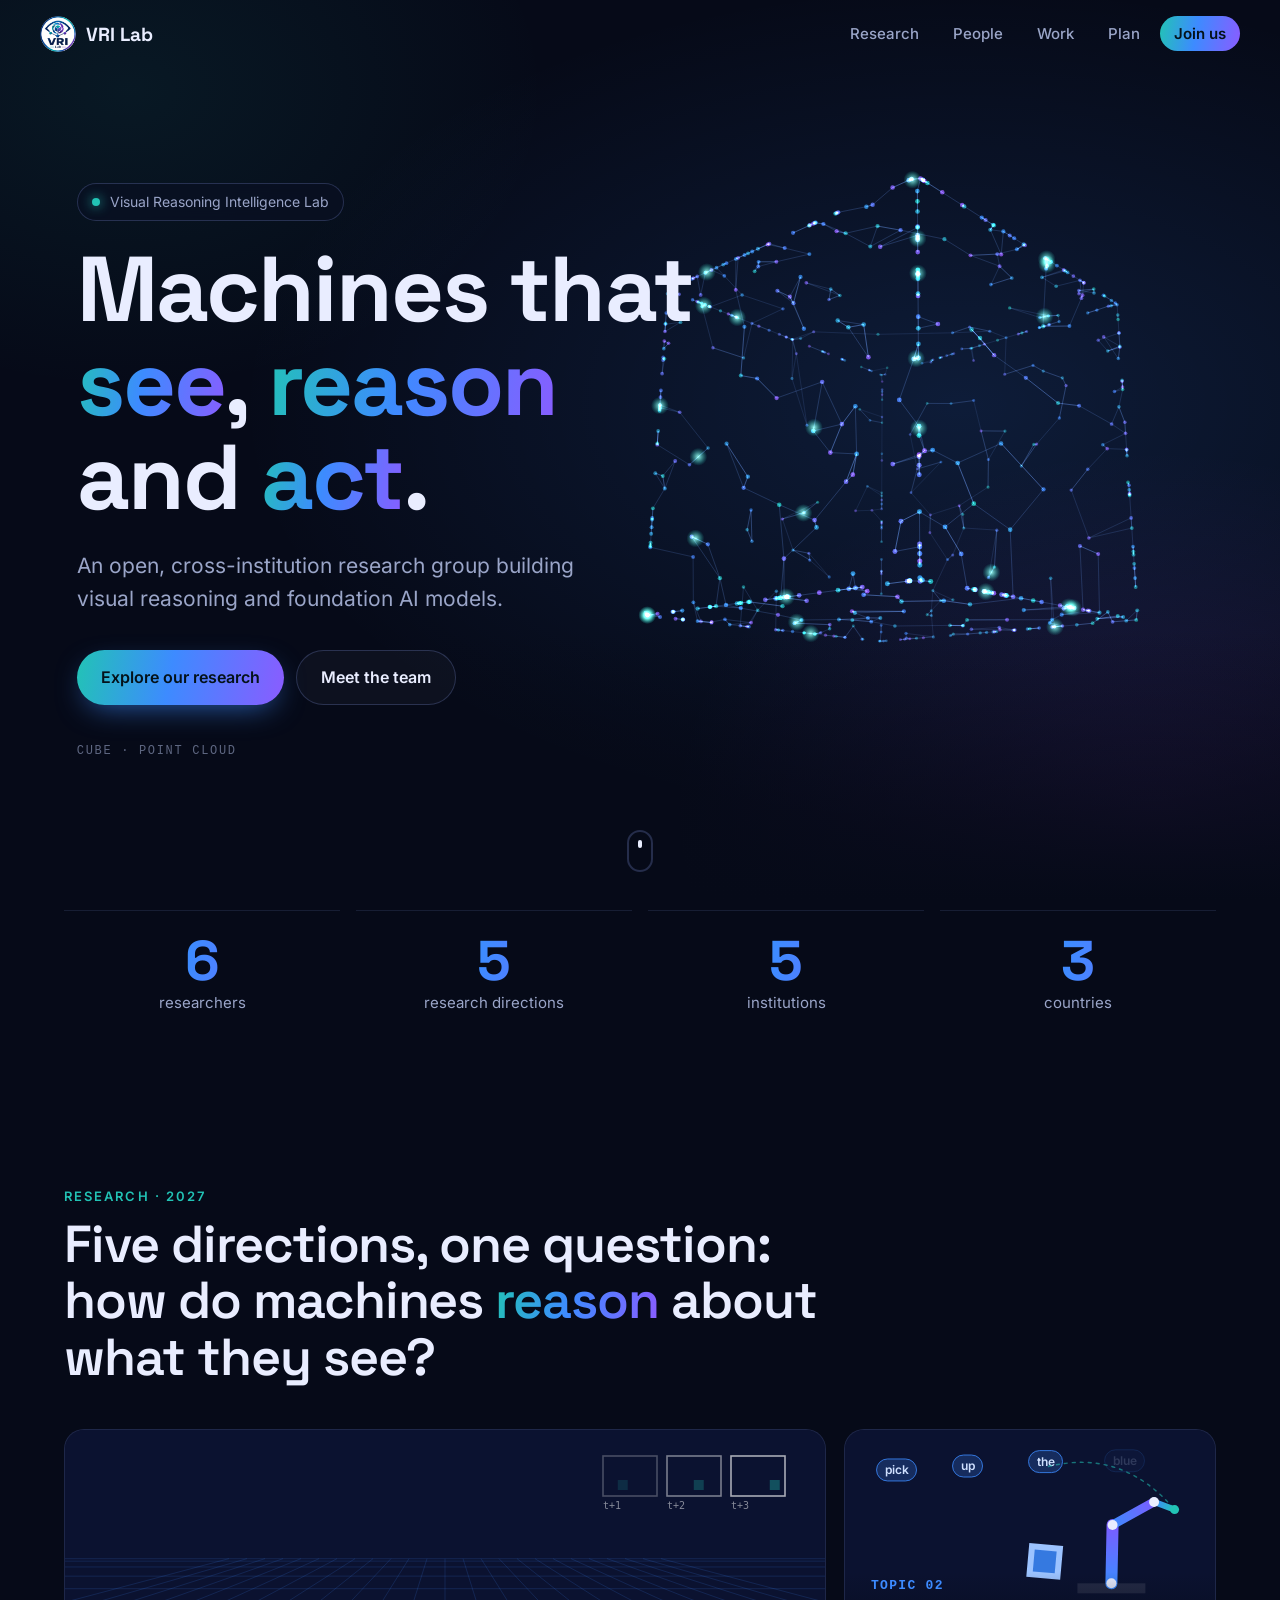
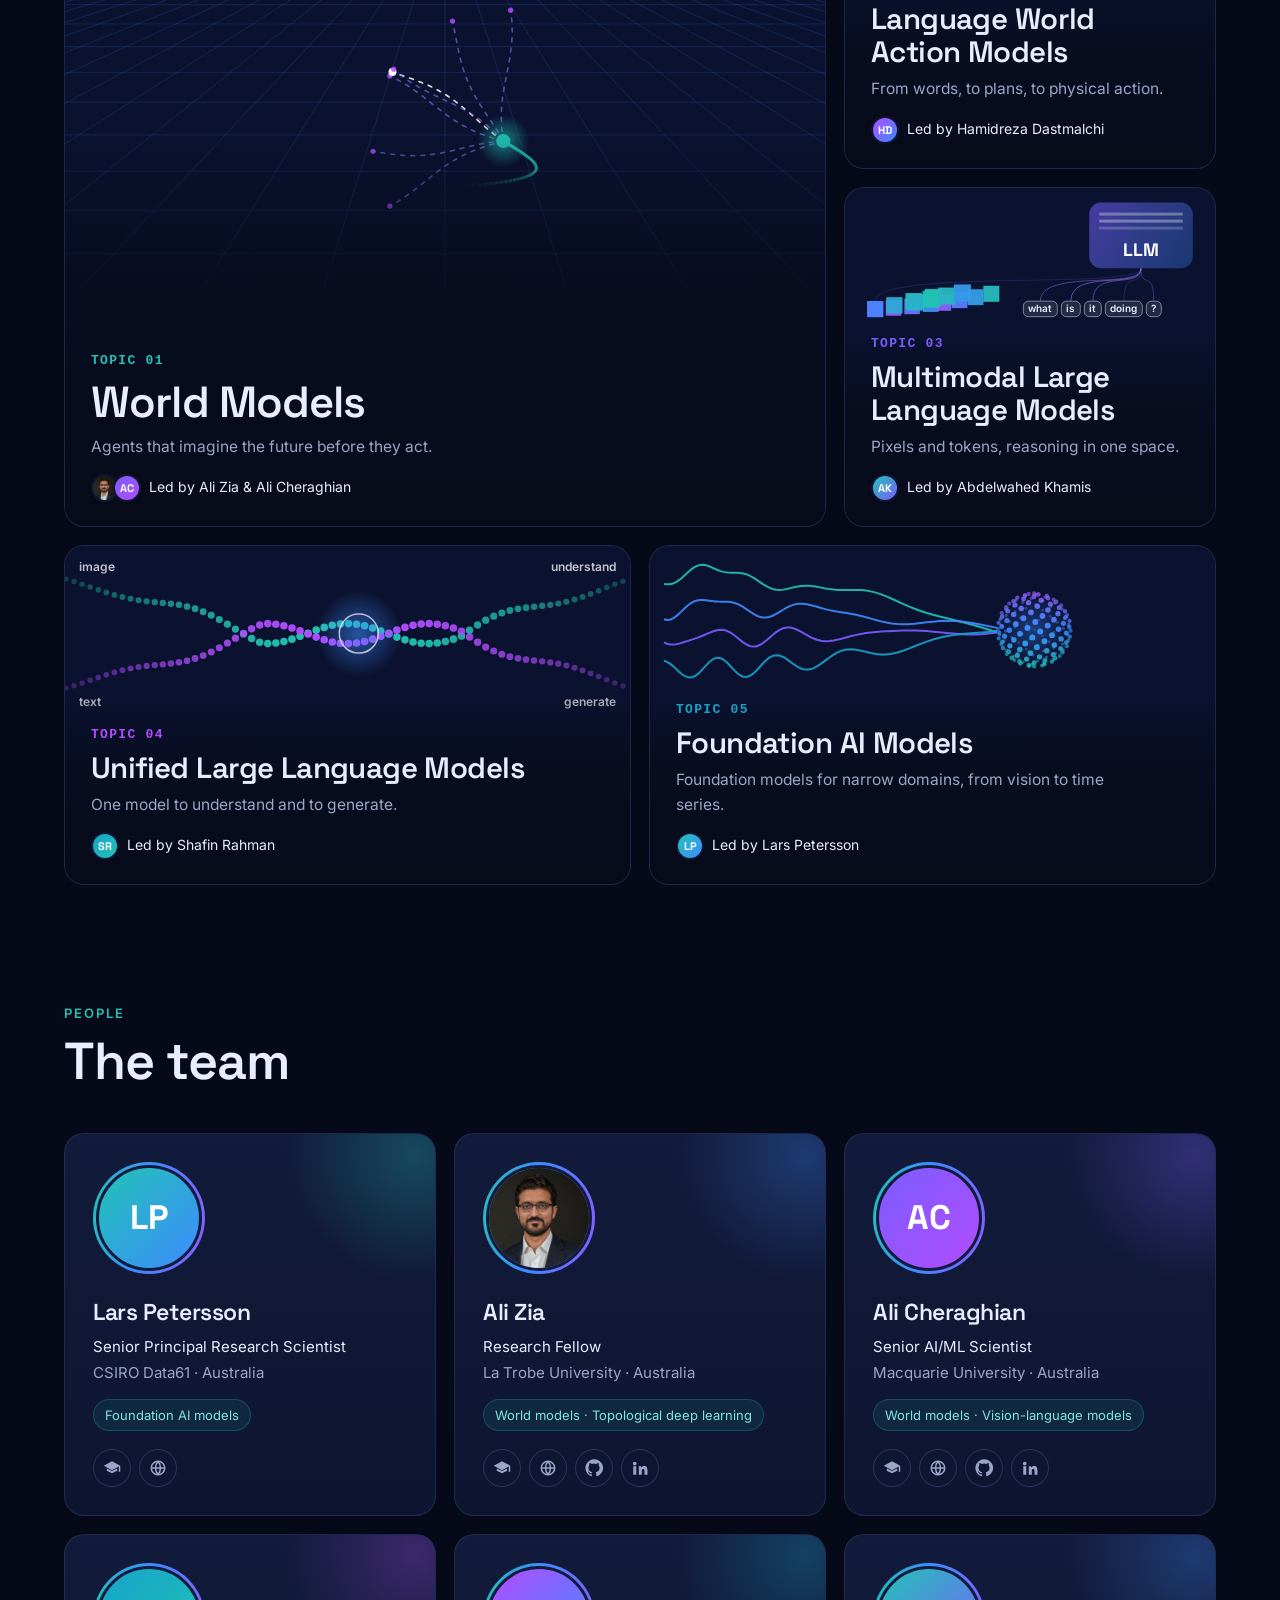
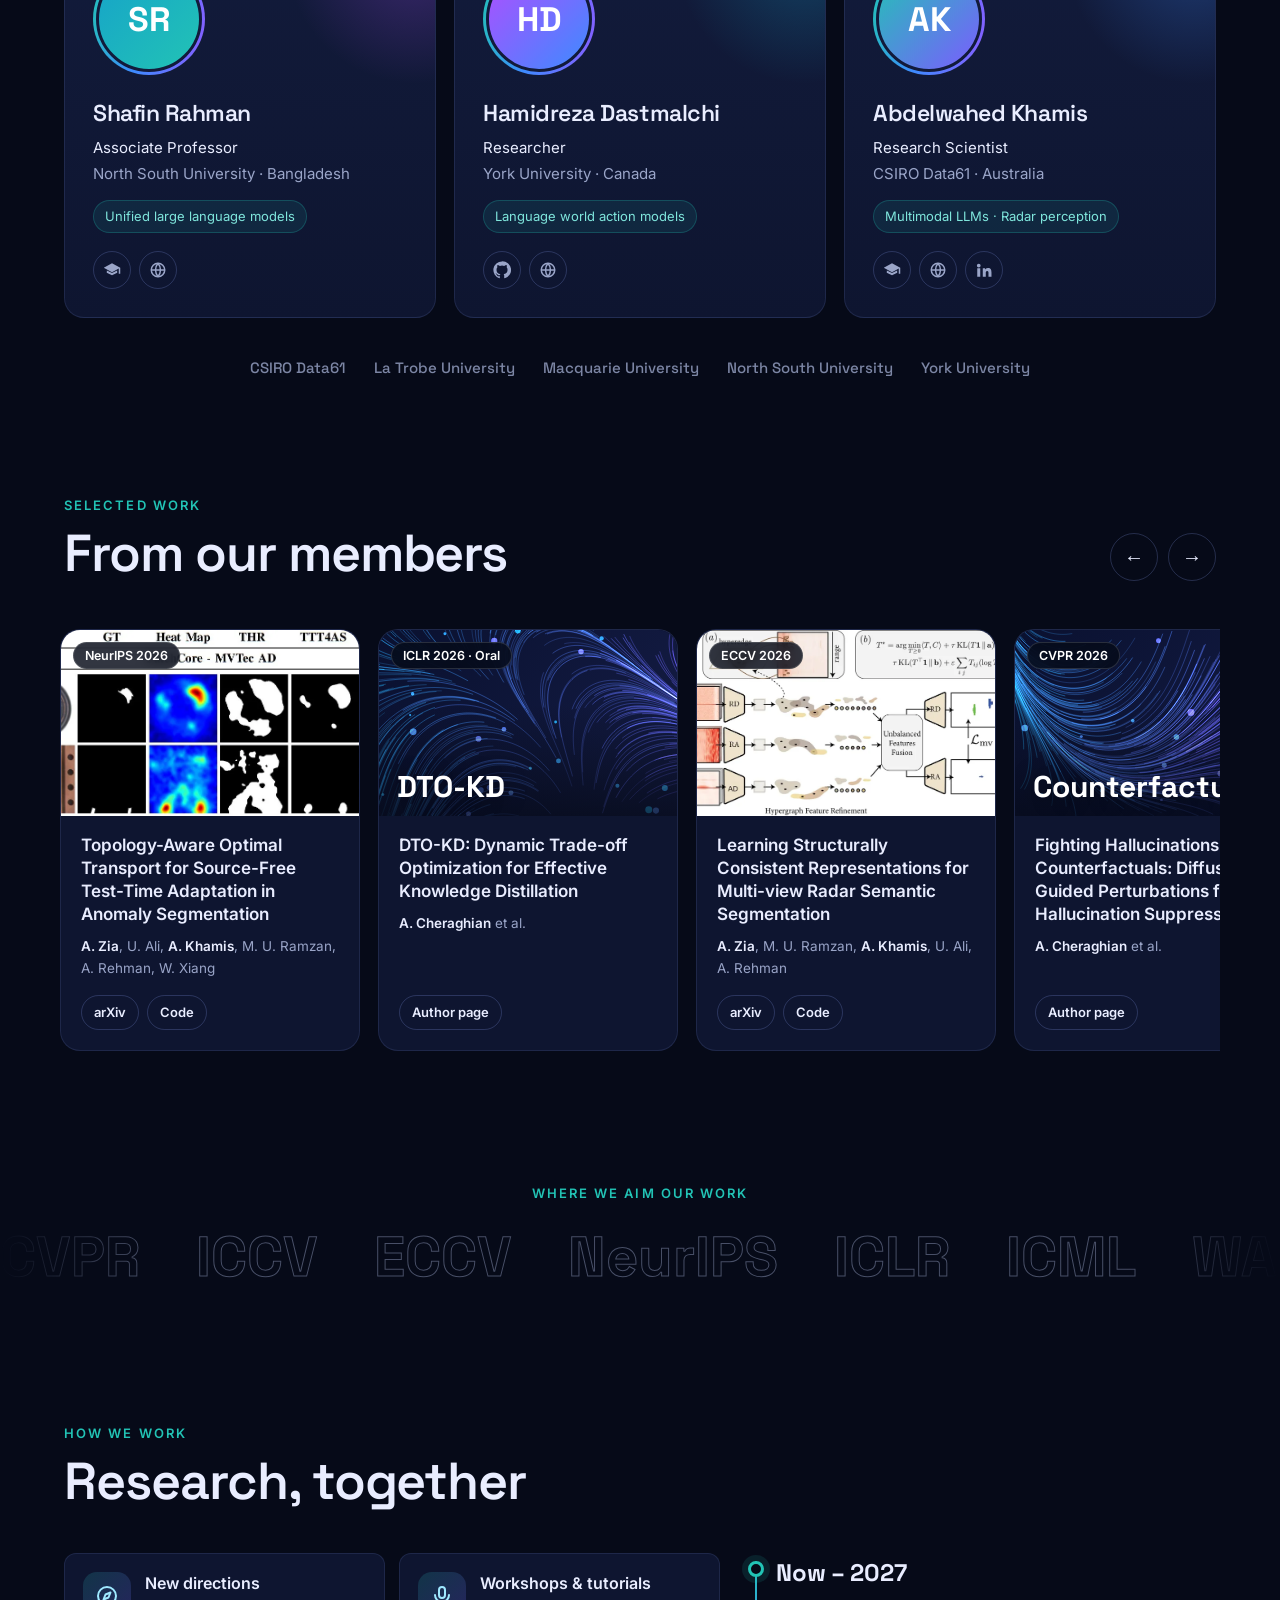
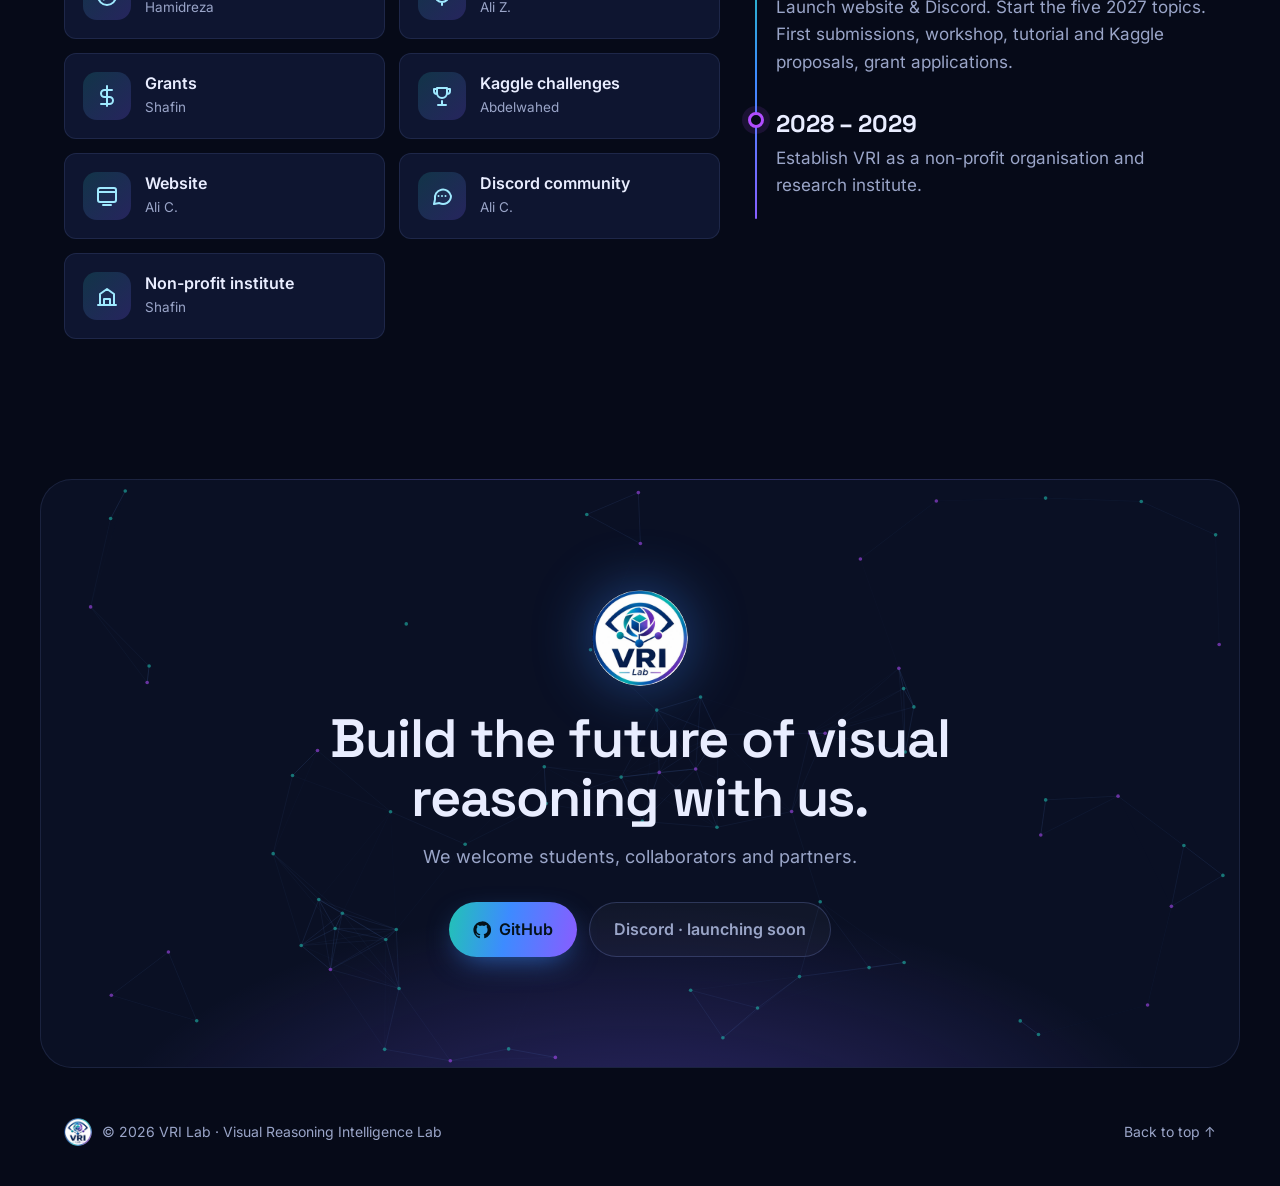
==== index.html @ 0ee5c843 "Crisper hero cube, fitted perspective, social preview image Co-Authored-By: Claude Opus 5.5 <noreply" ====
<!DOCTYPE html>
<html lang="en">
<head>
  <meta charset="utf-8">
  <meta name="viewport" content="width=device-width, initial-scale=1">
  <title>VRI Lab · Visual Reasoning Intelligence Lab</title>
  <meta name="description" content="VRI Lab is a collaborative research group advancing visual reasoning and foundation AI models: world models, language world action models, multimodal and unified large language models.">
  <meta name="keywords" content="VRI Lab, Visual Reasoning Intelligence Lab, computer vision, machine learning, world models, multimodal large language models, vision-language-action, foundation models">
  <meta name="theme-color" content="#060a18">
  <link rel="canonical" href="https://vri-lab.github.io/VRI/">

  <meta property="og:type" content="website">
  <meta property="og:site_name" content="VRI Lab">
  <meta property="og:title" content="VRI Lab · Visual Reasoning Intelligence Lab">
  <meta property="og:description" content="Machines that see, reason and act. A collaborative research group building visual reasoning and foundation AI models.">
  <meta property="og:url" content="https://vri-lab.github.io/VRI/">
  <meta property="og:image" content="https://vri-lab.github.io/VRI/assets/img/og.jpg">
  <meta name="twitter:card" content="summary_large_image">
  <meta name="twitter:title" content="VRI Lab · Visual Reasoning Intelligence Lab">
  <meta name="twitter:description" content="Machines that see, reason and act.">
  <meta name="twitter:image" content="https://vri-lab.github.io/VRI/assets/img/og.jpg">

  <link rel="icon" type="image/png" sizes="32x32" href="assets/img/favicon-32.png">
  <link rel="apple-touch-icon" href="assets/img/apple-touch-icon.png">
  <link rel="manifest" href="site.webmanifest">

  <link rel="preload" href="assets/fonts/space-grotesk.woff2" as="font" type="font/woff2" crossorigin>
  <link rel="preload" href="assets/fonts/inter.woff2" as="font" type="font/woff2" crossorigin>
  <link rel="stylesheet" href="assets/css/style.css">

  <script type="application/ld+json">
  {
    "@context": "https://schema.org",
    "@type": "ResearchOrganization",
    "name": "VRI Lab — Visual Reasoning Intelligence Lab",
    "alternateName": "VRI Lab",
    "url": "https://vri-lab.github.io/VRI/",
    "logo": "https://vri-lab.github.io/VRI/assets/img/logo-256.png",
    "description": "A collaborative research group advancing visual reasoning and foundation AI models.",
    "sameAs": ["https://github.com/VRI-Lab"],
    "knowsAbout": ["Computer vision", "Machine learning", "World models", "Multimodal large language models", "Vision-language-action models", "Foundation models"],
    "member": [
      {"@type": "Person", "name": "Lars Petersson"},
      {"@type": "Person", "name": "Ali Zia"},
      {"@type": "Person", "name": "Ali Cheraghian"},
      {"@type": "Person", "name": "Shafin Rahman"},
      {"@type": "Person", "name": "Hamidreza Dastmalchi"},
      {"@type": "Person", "name": "Abdelwahed Khamis"}
    ]
  }
  </script>
</head>
<body>
  <a class="skip" href="#main">Skip to content</a>

  <header class="nav" id="nav">
    <a class="brand" href="#top" aria-label="VRI Lab home">
      <img src="assets/img/logo-256.png" alt="" width="36" height="36">
      <span>VRI&nbsp;Lab</span>
    </a>
    <nav aria-label="Main">
      <button class="nav-toggle" id="navToggle" aria-expanded="false" aria-controls="navLinks" aria-label="Open menu">
        <span></span><span></span>
      </button>
      <ul id="navLinks">
        <li><a href="#research">Research</a></li>
        <li><a href="#people">People</a></li>
        <li><a href="#work">Work</a></li>
        <li><a href="#plan">Plan</a></li>
        <li><a class="nav-cta" href="#join">Join us</a></li>
      </ul>
    </nav>
  </header>

  <main id="main">
    <!-- ============ HERO ============ -->
    <section class="hero" id="top">
      <canvas id="heroCanvas" aria-hidden="true"></canvas>
      <div class="hero-glow" aria-hidden="true"></div>
      <div class="hero-inner">
        <p class="eyebrow"><span class="dot"></span> Visual Reasoning Intelligence Lab</p>
        <h1>Machines that<br><span class="grad">see</span>, <span class="grad">reason</span><br>and <span class="grad">act</span>.</h1>
        <p class="lede">An open, cross-institution research group building visual reasoning and foundation AI models.</p>
        <div class="hero-cta">
          <a class="btn btn-primary" href="#research">Explore our research</a>
          <a class="btn btn-ghost" href="#people">Meet the team</a>
        </div>
        <p class="shape-label" aria-hidden="true"><span id="shapeName">cube</span> · point cloud</p>
      </div>
      <a class="scroll-cue" href="#stats" aria-label="Scroll down"><span></span></a>
    </section>

    <!-- ============ STATS ============ -->
    <section class="stats" id="stats" aria-label="Lab at a glance">
      <div class="stat"><b data-count="6">6</b><span>researchers</span></div>
      <div class="stat"><b data-count="5">5</b><span>research directions</span></div>
      <div class="stat"><b data-count="5">5</b><span>institutions</span></div>
      <div class="stat"><b data-count="3">3</b><span>countries</span></div>
    </section>

    <!-- ============ RESEARCH ============ -->
    <section class="section" id="research">
      <div class="section-head reveal">
        <p class="kicker">Research · 2027</p>
        <h2>Five directions, one question:<br>how do machines <em>reason</em> about what they see?</h2>
      </div>
      <div class="topics" id="topics"></div>
    </section>

    <!-- ============ PEOPLE ============ -->
    <section class="section" id="people">
      <div class="section-head reveal">
        <p class="kicker">People</p>
        <h2>The team</h2>
      </div>
      <div class="people" id="peopleGrid"></div>
      <p class="orgs reveal" aria-label="Member institutions">
        <span>CSIRO Data61</span><span>La Trobe University</span><span>Macquarie University</span><span>North South University</span><span>York University</span>
      </p>
    </section>

    <!-- ============ WORK ============ -->
    <section class="section" id="work">
      <div class="section-head row reveal">
        <div>
          <p class="kicker">Selected work</p>
          <h2>From our members</h2>
        </div>
        <div class="scroller-btns">
          <button class="round" id="workPrev" aria-label="Previous papers">&#8592;</button>
          <button class="round" id="workNext" aria-label="Next papers">&#8594;</button>
        </div>
      </div>
      <div class="work" id="workTrack" tabindex="0" aria-label="Selected papers, scroll horizontally"></div>
    </section>

    <!-- ============ VENUES ============ -->
    <section class="venues" aria-label="Where we publish">
      <p class="kicker center">Where we aim our work</p>
      <div class="marquee"><div class="marquee-track" id="venueTrack"></div></div>
    </section>

    <!-- ============ PLAN ============ -->
    <section class="section" id="plan">
      <div class="section-head reveal">
        <p class="kicker">How we work</p>
        <h2>Research, together</h2>
      </div>
      <div class="plan">
        <div class="activities" id="activities"></div>
        <ol class="roadmap reveal" id="roadmap"></ol>
      </div>
    </section>

    <!-- ============ JOIN ============ -->
    <section class="join" id="join">
      <canvas id="joinCanvas" aria-hidden="true"></canvas>
      <div class="join-inner reveal">
        <img src="assets/img/logo-256.png" alt="VRI Lab logo" width="96" height="96">
        <h2>Build the future of visual reasoning with us.</h2>
        <p>We welcome students, collaborators and partners.</p>
        <div class="hero-cta center">
          <a class="btn btn-primary" href="https://github.com/VRI-Lab" target="_blank" rel="noopener">
            <svg viewBox="0 0 24 24" width="18" height="18" aria-hidden="true"><path fill="currentColor" d="M12 .5a11.5 11.5 0 0 0-3.64 22.41c.58.1.79-.25.79-.56v-2c-3.2.7-3.88-1.37-3.88-1.37-.52-1.33-1.28-1.69-1.28-1.69-1.05-.72.08-.7.08-.7 1.16.08 1.77 1.19 1.77 1.19 1.03 1.77 2.7 1.26 3.36.96.1-.75.4-1.26.73-1.55-2.55-.29-5.24-1.28-5.24-5.68 0-1.26.45-2.28 1.19-3.08-.12-.29-.52-1.46.11-3.05 0 0 .97-.31 3.17 1.18a10.9 10.9 0 0 1 5.76 0c2.2-1.49 3.17-1.18 3.17-1.18.63 1.59.23 2.76.11 3.05.74.8 1.19 1.82 1.19 3.08 0 4.41-2.69 5.38-5.25 5.67.41.36.78 1.06.78 2.14v3.17c0 .31.21.67.8.56A11.5 11.5 0 0 0 12 .5Z"/></svg>
            GitHub
          </a>
          <span class="btn btn-ghost is-soon" aria-disabled="true">Discord · launching soon</span>
        </div>
      </div>
    </section>
  </main>

  <footer class="footer">
    <div>
      <img src="assets/img/logo-256.png" alt="" width="28" height="28">
      <span>© <span id="year">2026</span> VRI Lab · Visual Reasoning Intelligence Lab</span>
    </div>
    <a href="#top">Back to top ↑</a>
  </footer>

  <script src="assets/js/data.js"></script>
  <script src="assets/js/main.js"></script>
</body>
</html>
---- assets/css/style.css ----
/* ==========================================================================
   VRI Lab — styles
   Palette from the lab logo: deep navy, teal, electric blue, violet.
   ========================================================================== */
@font-face { font-family: "Inter"; src: url("../fonts/inter.woff2") format("woff2"); font-weight: 100 900; font-display: swap; }
@font-face { font-family: "Space Grotesk"; src: url("../fonts/space-grotesk.woff2") format("woff2"); font-weight: 300 700; font-display: swap; }

:root {
  --bg: #060a18;
  --bg-2: #0a1024;
  --panel: #0e1530;
  --panel-2: #121b3b;
  --line: rgba(148, 170, 255, 0.12);
  --line-2: rgba(148, 170, 255, 0.22);
  --text: #e9edff;
  --muted: #9aa5c8;
  --teal: #22c3b5;
  --blue: #3d8bff;
  --violet: #7b5cff;
  --purple: #b14dff;
  --grad: linear-gradient(100deg, #22c3b5 0%, #3d8bff 45%, #8a5cff 100%);
  --radius: 20px;
  --radius-sm: 12px;
  --maxw: 1200px;
  --font: "Inter", system-ui, -apple-system, "Segoe UI", Roboto, sans-serif;
  --display: "Space Grotesk", "Inter", system-ui, sans-serif;
  --ease: cubic-bezier(.2, .7, .2, 1);
}

*, *::before, *::after { box-sizing: border-box; }
html { scroll-behavior: smooth; scroll-padding-top: 80px; }
body {
  margin: 0;
  background: var(--bg);
  color: var(--text);
  font: 400 17px/1.6 var(--font);
  -webkit-font-smoothing: antialiased;
  overflow-x: hidden;
}
img { max-width: 100%; display: block; }
a { color: inherit; }
h1, h2, h3 { font-family: var(--display); letter-spacing: -0.02em; margin: 0; }
:focus-visible { outline: 2px solid var(--teal); outline-offset: 3px; border-radius: 6px; }

.skip {
  position: absolute; left: 12px; top: -60px; z-index: 100;
  background: var(--teal); color: #031015; padding: 10px 16px; border-radius: 10px; font-weight: 600;
}
.skip:focus { top: 12px; }

/* ---------------- Nav ---------------- */
.nav {
  position: fixed; inset: 0 0 auto 0; z-index: 50;
  display: flex; align-items: center; justify-content: space-between;
  padding: 16px clamp(16px, 4vw, 40px);
  transition: background .35s var(--ease), border-color .35s, padding .35s;
  border-bottom: 1px solid transparent;
}
.nav.scrolled {
  background: rgba(6, 10, 24, 0.78);
  backdrop-filter: saturate(160%) blur(14px);
  -webkit-backdrop-filter: saturate(160%) blur(14px);
  border-color: var(--line);
  padding-top: 10px; padding-bottom: 10px;
}
.brand { display: flex; align-items: center; gap: 10px; text-decoration: none; font: 700 19px var(--display); }
.brand img { width: 36px; height: 36px; border-radius: 50%; }
.nav ul { list-style: none; display: flex; gap: 6px; margin: 0; padding: 0; align-items: center; }
.nav ul a {
  text-decoration: none; color: var(--muted); font-weight: 500; font-size: 15px;
  padding: 8px 14px; border-radius: 999px; transition: color .2s, background .2s;
}
.nav ul a:hover, .nav ul a.active { color: var(--text); background: rgba(255,255,255,.06); }
.nav ul a.nav-cta { color: #04121a; background: var(--grad); font-weight: 600; }
.nav ul a.nav-cta:hover { filter: brightness(1.1); color: #04121a; }
.nav-toggle { display: none; }

/* ---------------- Buttons ---------------- */
.btn {
  display: inline-flex; align-items: center; gap: 8px;
  padding: 14px 24px; border-radius: 999px; font-weight: 600; font-size: 16px;
  text-decoration: none; transition: transform .25s var(--ease), box-shadow .25s, background .25s;
}
.btn-primary { background: var(--grad); color: #04121a; box-shadow: 0 10px 30px -10px rgba(61,139,255,.7); }
.btn-primary:hover { transform: translateY(-2px); box-shadow: 0 16px 40px -12px rgba(61,139,255,.9); }
.btn-ghost { border: 1px solid var(--line-2); color: var(--text); background: rgba(255,255,255,.03); }
.btn-ghost:hover { background: rgba(255,255,255,.08); transform: translateY(-2px); }
.btn.is-soon { color: var(--muted); cursor: default; }
.btn.is-soon:hover { transform: none; background: rgba(255,255,255,.03); }

/* ---------------- Hero ---------------- */
.hero {
  position: relative; min-height: 100vh; min-height: 100svh;
  display: flex; align-items: center;
  padding: 120px clamp(20px, 6vw, 80px) 80px;
  overflow: hidden; isolation: isolate;
  background:
    radial-gradient(1200px 700px at 75% 45%, rgba(61,139,255,.14), transparent 60%),
    radial-gradient(800px 600px at 90% 90%, rgba(177,77,255,.12), transparent 60%),
    radial-gradient(700px 500px at 10% 10%, rgba(34,195,181,.08), transparent 60%),
    var(--bg);
}
#heroCanvas { position: absolute; inset: 0; width: 100%; height: 100%; z-index: -1; }
.hero-glow {
  position: absolute; inset: auto 0 0 0; height: 30%; z-index: -1; pointer-events: none;
  background: linear-gradient(to bottom, transparent, var(--bg));
}
.hero-inner { max-width: 640px; position: relative; }
.eyebrow {
  display: inline-flex; align-items: center; gap: 10px; margin: 0 0 22px;
  padding: 7px 14px; border: 1px solid var(--line-2); border-radius: 999px;
  font-size: 14px; color: var(--muted); background: rgba(10,16,36,.6); backdrop-filter: blur(6px);
}
.eyebrow .dot { width: 8px; height: 8px; border-radius: 50%; background: var(--teal); box-shadow: 0 0 12px var(--teal); animation: pulse 2s infinite; }
@keyframes pulse { 50% { opacity: .35; } }
.hero h1 { font-size: clamp(44px, 7.4vw, 92px); line-height: 1.02; font-weight: 700; }
.grad { background: var(--grad); -webkit-background-clip: text; background-clip: text; color: transparent; }
.lede { font-size: clamp(18px, 2vw, 21px); color: var(--muted); max-width: 520px; margin: 24px 0 34px; }
.hero-cta { display: flex; flex-wrap: wrap; gap: 12px; }
.hero-cta.center { justify-content: center; }
.shape-label {
  margin: 40px 0 0; font: 500 12px/1 ui-monospace, SFMono-Regular, Menlo, monospace;
  letter-spacing: .14em; text-transform: uppercase; color: rgba(154,165,200,.6);
}
.scroll-cue {
  position: absolute; left: 50%; bottom: 28px; transform: translateX(-50%);
  width: 26px; height: 42px; border: 2px solid var(--line-2); border-radius: 14px;
}
.scroll-cue span { position: absolute; left: 50%; top: 8px; width: 4px; height: 8px; margin-left: -2px; border-radius: 2px; background: var(--text); animation: cue 1.8s infinite; }
@keyframes cue { 0% { opacity: 0; transform: translateY(0); } 30% { opacity: 1; } 100% { opacity: 0; transform: translateY(14px); } }

/* ---------------- Stats ---------------- */
.stats {
  max-width: var(--maxw); margin: 0 auto; padding: 10px 24px 30px;
  display: grid; grid-template-columns: repeat(4, 1fr); gap: 16px;
}
.stat { text-align: center; padding: 22px 10px; border-top: 1px solid var(--line); }
.stat b { display: block; font: 700 clamp(38px, 5vw, 56px)/1 var(--display); background: var(--grad); -webkit-background-clip: text; background-clip: text; color: transparent; }
.stat span { color: var(--muted); font-size: 15px; }

/* ---------------- Sections ---------------- */
.section { max-width: var(--maxw); margin: 0 auto; padding: clamp(70px, 10vw, 120px) 24px 0; }
.section-head { margin-bottom: 44px; }
.section-head.row { display: flex; align-items: end; justify-content: space-between; gap: 20px; }
.kicker {
  margin: 0 0 12px; font: 600 13px var(--font); letter-spacing: .16em; text-transform: uppercase;
  color: var(--teal);
}
.kicker.center { text-align: center; }
.section h2 { font-size: clamp(30px, 4.2vw, 52px); line-height: 1.08; font-weight: 600; max-width: 880px; }
.section h2 em { font-style: normal; background: var(--grad); -webkit-background-clip: text; background-clip: text; color: transparent; }

/* ---------------- Topics (bento) ---------------- */
.topics {
  display: grid; gap: 18px;
  grid-template-columns: repeat(6, 1fr);
  grid-auto-rows: 340px;
}
.topic {
  position: relative; overflow: hidden; border-radius: var(--radius);
  background: var(--panel); border: 1px solid var(--line);
  transition: transform .5s var(--ease), border-color .3s, box-shadow .5s;
  isolation: isolate;
}
.topic:nth-child(1) { grid-column: span 4; grid-row: span 2; }
.topic:nth-child(2) { grid-column: span 2; }
.topic:nth-child(3) { grid-column: span 2; }
.topic:nth-child(4) { grid-column: span 3; }
.topic:nth-child(5) { grid-column: span 3; }
.topic:hover { transform: translateY(-4px); border-color: var(--line-2); box-shadow: 0 30px 60px -30px rgba(61,139,255,.45); }
.topic canvas { position: absolute; inset: 0; width: 100%; height: 100%; z-index: -1; }
.topic::after {
  content: ""; position: absolute; inset: 0; z-index: -1;
  background: linear-gradient(to top, rgba(6,10,24,.96) 0%, rgba(6,10,24,.7) 34%, transparent 58%);
}
.topic-body { position: absolute; left: 0; right: 0; bottom: 0; padding: 24px 26px; }
.topic-num { font: 600 13px ui-monospace, Menlo, monospace; letter-spacing: .1em; color: var(--c, var(--teal)); }
.topic h3 { font-size: clamp(22px, 2.3vw, 30px); line-height: 1.12; margin: 6px 0 8px; font-weight: 600; }
.topic:nth-child(1) h3 { font-size: clamp(28px, 3.4vw, 44px); }
.topic p { margin: 0; color: var(--muted); font-size: 15.5px; max-width: 460px; }
.topic .leads { display: flex; align-items: center; gap: 8px; margin-top: 14px; font-size: 14px; color: var(--text); }
.avatar-stack { display: flex; }
.avatar-stack .av { width: 28px; height: 28px; font-size: 11px; border: 2px solid var(--panel); margin-left: -6px; }
.avatar-stack .av:first-child { margin-left: 0; }

/* ---------------- Avatars ---------------- */
.av {
  border-radius: 50%; display: grid; place-items: center; overflow: hidden; flex: none;
  font: 700 14px var(--display); color: #fff;
  background: var(--av, var(--grad));
}
.av img { width: 100%; height: 100%; object-fit: cover; }

/* ---------------- People ---------------- */
.people { display: grid; grid-template-columns: repeat(3, 1fr); gap: 18px; }
.person {
  position: relative; padding: 28px; border-radius: var(--radius);
  background: linear-gradient(180deg, var(--panel-2), var(--panel));
  border: 1px solid var(--line); overflow: hidden;
  transition: transform .45s var(--ease), border-color .3s;
}
.person:hover { transform: translateY(-4px); border-color: var(--line-2); }
.person::before {
  content: ""; position: absolute; width: 260px; height: 260px; right: -110px; top: -110px; border-radius: 50%;
  background: radial-gradient(circle, var(--glow, rgba(61,139,255,.25)), transparent 70%);
  transition: transform .6s var(--ease);
}
.person:hover::before { transform: scale(1.3); }
.person .photo {
  position: relative; width: 112px; height: 112px; border-radius: 50%; padding: 3px;
  background: var(--grad); margin-bottom: 20px;
}
.person .photo .av { width: 100%; height: 100%; font-size: 34px; border: 3px solid var(--panel-2); }
.person h3 { font-size: 23px; font-weight: 600; }
.person .role { margin: 4px 0 0; color: var(--text); font-size: 15px; }
.person .org { margin: 2px 0 14px; color: var(--muted); font-size: 15px; }
.person .focus {
  display: inline-block; font-size: 13px; padding: 5px 11px; border-radius: 999px;
  background: rgba(34,195,181,.1); color: #7fe6dc; border: 1px solid rgba(34,195,181,.25);
}
.person .links { display: flex; gap: 8px; margin-top: 18px; position: relative; }
.icon-link {
  width: 38px; height: 38px; border-radius: 50%; display: grid; place-items: center;
  border: 1px solid var(--line-2); color: var(--muted); transition: all .2s;
}
.icon-link:hover { color: #04121a; background: var(--teal); border-color: var(--teal); }
.icon-link svg { width: 18px; height: 18px; }
.orgs { display: flex; flex-wrap: wrap; justify-content: center; gap: 10px 28px; margin: 40px 0 0; color: var(--muted); font: 500 15px var(--display); }
.orgs span { opacity: .8; }

/* ---------------- Work ---------------- */
.scroller-btns { display: flex; gap: 10px; }
.round {
  width: 48px; height: 48px; border-radius: 50%; border: 1px solid var(--line-2);
  background: transparent; color: var(--text); font-size: 20px; cursor: pointer; transition: background .2s;
}
.round:hover { background: rgba(255,255,255,.08); }
.work {
  display: grid; grid-auto-flow: column; grid-auto-columns: minmax(300px, 380px); gap: 18px;
  overflow-x: auto; scroll-snap-type: x mandatory; padding: 4px 4px 24px;
  scrollbar-width: thin; scrollbar-color: var(--line-2) transparent;
  margin: 0 -4px;
}
.paper {
  scroll-snap-align: start; display: flex; flex-direction: column;
  border-radius: var(--radius); overflow: hidden; background: var(--panel); border: 1px solid var(--line);
  transition: transform .45s var(--ease), border-color .3s;
}
.paper:hover { transform: translateY(-4px); border-color: var(--line-2); }
.paper .cover { position: relative; aspect-ratio: 16 / 10; background: #fff; overflow: hidden; }
.paper .cover img { width: 100%; height: 100%; object-fit: cover; transition: transform .8s var(--ease); }
.paper:hover .cover img { transform: scale(1.05); }
.paper .cover canvas { width: 100%; height: 100%; display: block; }
.paper .cover .gen-title {
  position: absolute; left: 18px; bottom: 14px; right: 18px;
  font: 700 30px/1.05 var(--display); color: #fff; text-shadow: 0 2px 20px rgba(0,0,0,.5);
}
.badge {
  position: absolute; top: 12px; left: 12px; padding: 5px 11px; border-radius: 999px;
  font: 600 12.5px var(--font); color: #fff; background: rgba(6,10,24,.82); backdrop-filter: blur(6px);
  border: 1px solid rgba(255,255,255,.14);
}
.paper .body { padding: 18px 20px 20px; display: flex; flex-direction: column; gap: 10px; flex: 1; }
.paper h3 { font: 600 17px/1.35 var(--font); letter-spacing: 0; }
.paper .authors { font-size: 13.5px; color: var(--muted); margin: 0; }
.paper .authors b { color: var(--text); font-weight: 600; }
.paper .plinks { display: flex; flex-wrap: wrap; gap: 8px; margin-top: auto; padding-top: 6px; }
.chip {
  font-size: 13px; font-weight: 600; padding: 6px 12px; border-radius: 999px; text-decoration: none;
  border: 1px solid var(--line-2); color: var(--text); transition: all .2s;
}
.chip:hover { background: var(--text); color: var(--bg); }

/* ---------------- Venues marquee ---------------- */
.venues { padding: clamp(60px, 9vw, 110px) 0 10px; }
.marquee {
  overflow: hidden; margin-top: 18px;
  -webkit-mask-image: linear-gradient(90deg, transparent, #000 12%, #000 88%, transparent);
  mask-image: linear-gradient(90deg, transparent, #000 12%, #000 88%, transparent);
}
.marquee-track { display: flex; gap: 56px; width: max-content; animation: marquee 38s linear infinite; padding: 10px 0; }
.marquee:hover .marquee-track { animation-play-state: paused; }
.marquee-track span { font: 700 clamp(30px, 4.6vw, 56px)/1 var(--display); color: transparent; -webkit-text-stroke: 1px rgba(154,165,200,.45); white-space: nowrap; transition: color .3s; }
.marquee-track span:hover { color: var(--text); -webkit-text-stroke-color: transparent; }
@keyframes marquee { to { transform: translateX(-50%); } }

/* ---------------- Plan ---------------- */
.plan { display: grid; grid-template-columns: 1.4fr 1fr; gap: 28px; align-items: start; }
.activities { display: grid; grid-template-columns: repeat(2, 1fr); gap: 14px; }
.act {
  display: flex; align-items: center; gap: 14px; padding: 18px; border-radius: var(--radius-sm);
  background: var(--panel); border: 1px solid var(--line); transition: border-color .3s, transform .4s var(--ease);
}
.act:hover { border-color: var(--line-2); transform: translateY(-3px); }
.act .ico {
  width: 48px; height: 48px; border-radius: 14px; flex: none; display: grid; place-items: center;
  background: linear-gradient(135deg, rgba(34,195,181,.18), rgba(123,92,255,.22)); color: #9fe9ff;
}
.act .ico svg { width: 24px; height: 24px; }
.act b { display: block; font: 600 16px var(--font); }
.act small { color: var(--muted); font-size: 13.5px; }
.roadmap { list-style: none; margin: 0; padding: 0 0 0 28px; position: relative; }
.roadmap::before { content: ""; position: absolute; left: 7px; top: 8px; bottom: 8px; width: 2px; background: var(--grad); border-radius: 2px; }
.roadmap li { position: relative; padding: 4px 0 28px; }
.roadmap li::before {
  content: ""; position: absolute; left: -28px; top: 8px; width: 16px; height: 16px; border-radius: 50%;
  background: var(--bg); border: 3px solid var(--teal); box-shadow: 0 0 0 6px rgba(34,195,181,.12);
}
.roadmap li:last-child::before { border-color: var(--purple); box-shadow: 0 0 0 6px rgba(177,77,255,.12); }
.roadmap .when { font: 700 24px var(--display); }
.roadmap p { margin: 6px 0 0; color: var(--muted); }

/* ---------------- Join ---------------- */
.join {
  position: relative; margin: clamp(80px, 11vw, 140px) auto 0; max-width: calc(var(--maxw) + 0px);
  border-radius: 32px; overflow: hidden; isolation: isolate;
  background: radial-gradient(800px 400px at 50% 120%, rgba(123,92,255,.35), transparent 70%), var(--bg-2);
  border: 1px solid var(--line);
  width: calc(100% - 48px);
}
#joinCanvas { position: absolute; inset: 0; width: 100%; height: 100%; z-index: -1; opacity: .7; }
.join-inner { text-align: center; padding: clamp(60px, 9vw, 110px) 24px; }
.join-inner img { margin: 0 auto 24px; border-radius: 50%; box-shadow: 0 0 60px rgba(61,139,255,.45); }
.join h2 { font-size: clamp(30px, 4.4vw, 54px); line-height: 1.08; max-width: 760px; margin: 0 auto; font-weight: 600; }
.join p { color: var(--muted); font-size: 18px; margin: 16px 0 30px; }

/* ---------------- Footer ---------------- */
.footer {
  max-width: var(--maxw); margin: 0 auto; padding: 50px 24px 40px;
  display: flex; justify-content: space-between; align-items: center; gap: 16px; flex-wrap: wrap;
  color: var(--muted); font-size: 14px;
}
.footer div { display: flex; align-items: center; gap: 10px; }
.footer img { border-radius: 50%; }
.footer a { text-decoration: none; }
.footer a:hover { color: var(--text); }

/* ---------------- Reveal ---------------- */
.reveal { opacity: 0; transform: translateY(26px); transition: opacity .9s var(--ease), transform .9s var(--ease); }
.reveal.in { opacity: 1; transform: none; }

/* ---------------- Responsive ---------------- */
@media (max-width: 1000px) {
  .topics { grid-template-columns: repeat(2, 1fr); grid-auto-rows: 320px; }
  .topic:nth-child(n) { grid-column: span 1; grid-row: span 1; }
  .topic:nth-child(1) { grid-column: span 2; grid-row: span 1; height: 380px; }
  .people { grid-template-columns: repeat(2, 1fr); }
  .plan { grid-template-columns: 1fr; }
}
@media (max-width: 760px) {
  body { font-size: 16px; }
  .nav-toggle {
    display: grid; gap: 6px; place-content: center; width: 44px; height: 44px; border-radius: 12px;
    background: rgba(255,255,255,.06); border: 1px solid var(--line-2); cursor: pointer;
  }
  .nav-toggle span { width: 20px; height: 2px; background: var(--text); border-radius: 2px; transition: transform .3s; }
  .nav-toggle[aria-expanded="true"] span:first-child { transform: translateY(4px) rotate(45deg); }
  .nav-toggle[aria-expanded="true"] span:last-child { transform: translateY(-4px) rotate(-45deg); }
  .nav ul {
    position: fixed; top: 68px; left: 12px; right: 12px; flex-direction: column; align-items: stretch;
    padding: 12px; gap: 4px; border-radius: 18px; background: rgba(10,16,36,.97); border: 1px solid var(--line-2);
    opacity: 0; transform: translateY(-10px); pointer-events: none; transition: all .25s var(--ease);
  }
  .nav ul.open { opacity: 1; transform: none; pointer-events: auto; }
  .nav ul a { display: block; padding: 14px 16px; font-size: 17px; }
  .nav ul a.nav-cta { text-align: center; margin-top: 6px; }
  .hero { padding-top: 110px; align-items: flex-end; padding-bottom: 110px; }
  .hero-inner { text-align: left; }
  .stats { grid-template-columns: repeat(2, 1fr); gap: 0; }
  .topics { grid-template-columns: 1fr; grid-auto-rows: 320px; }
  .topic:nth-child(1) { grid-column: span 1; height: auto; }
  .people { grid-template-columns: 1fr; }
  .activities { grid-template-columns: 1fr; }
  .work { grid-auto-columns: 84%; }
  .scroller-btns { display: none; }
  .join { width: calc(100% - 24px); border-radius: 24px; }
  .footer { justify-content: center; text-align: center; }
}
@media (prefers-reduced-motion: reduce) {
  html { scroll-behavior: auto; }
  *, *::before, *::after { animation-duration: .001ms !important; animation-iteration-count: 1 !important; transition-duration: .001ms !important; }
  .reveal { opacity: 1; transform: none; }
}
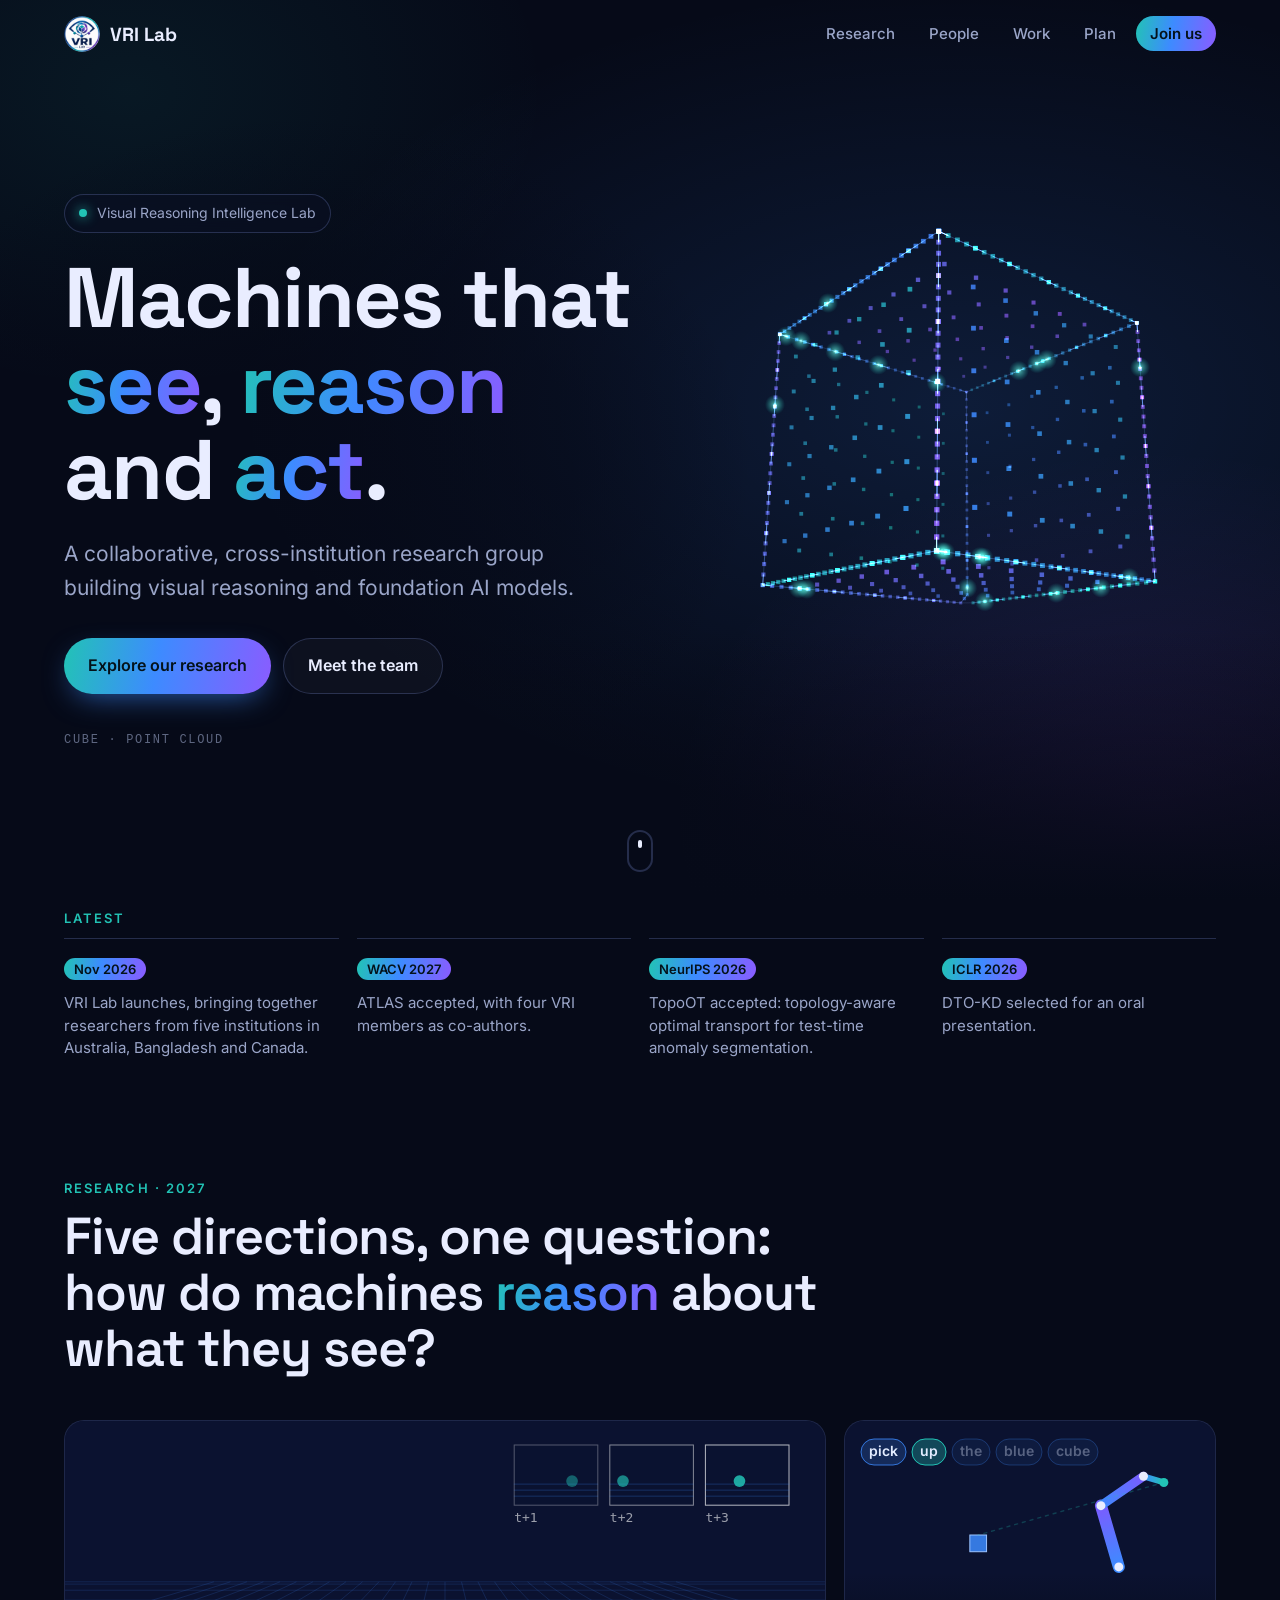
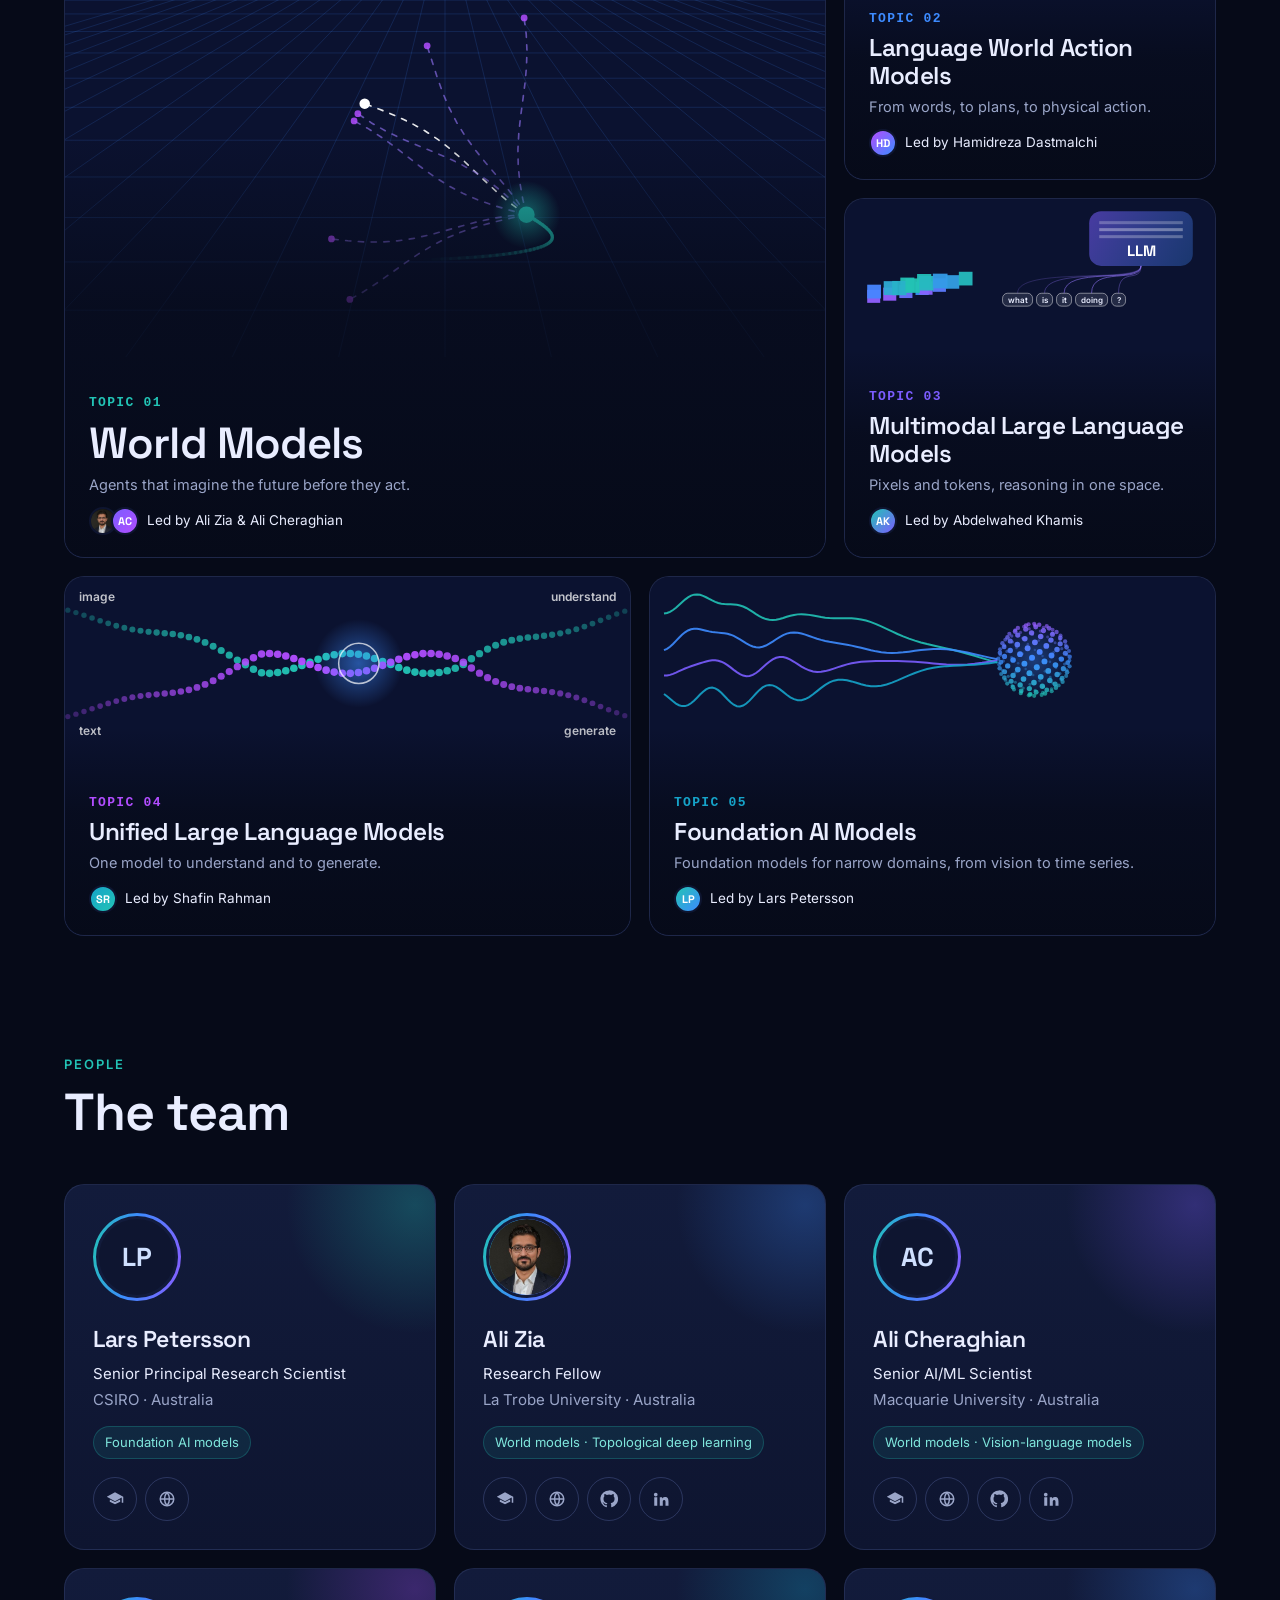
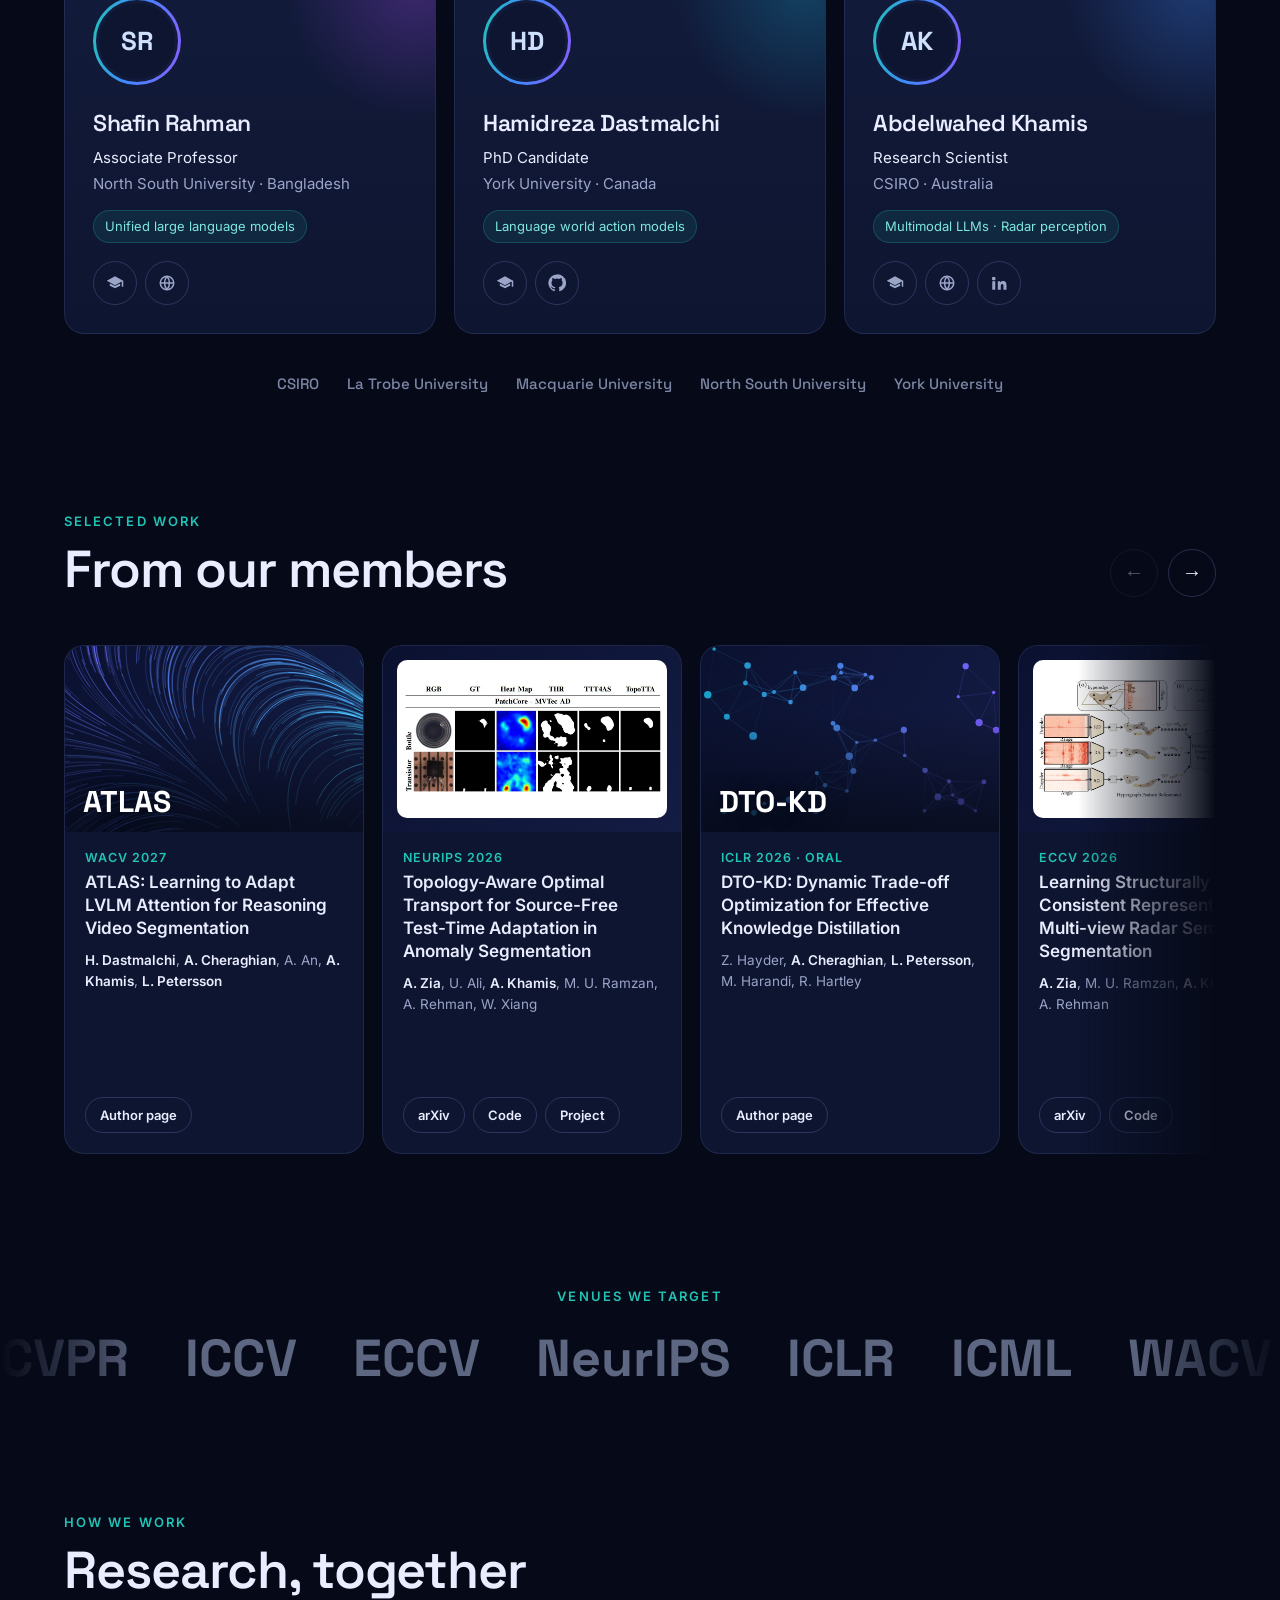
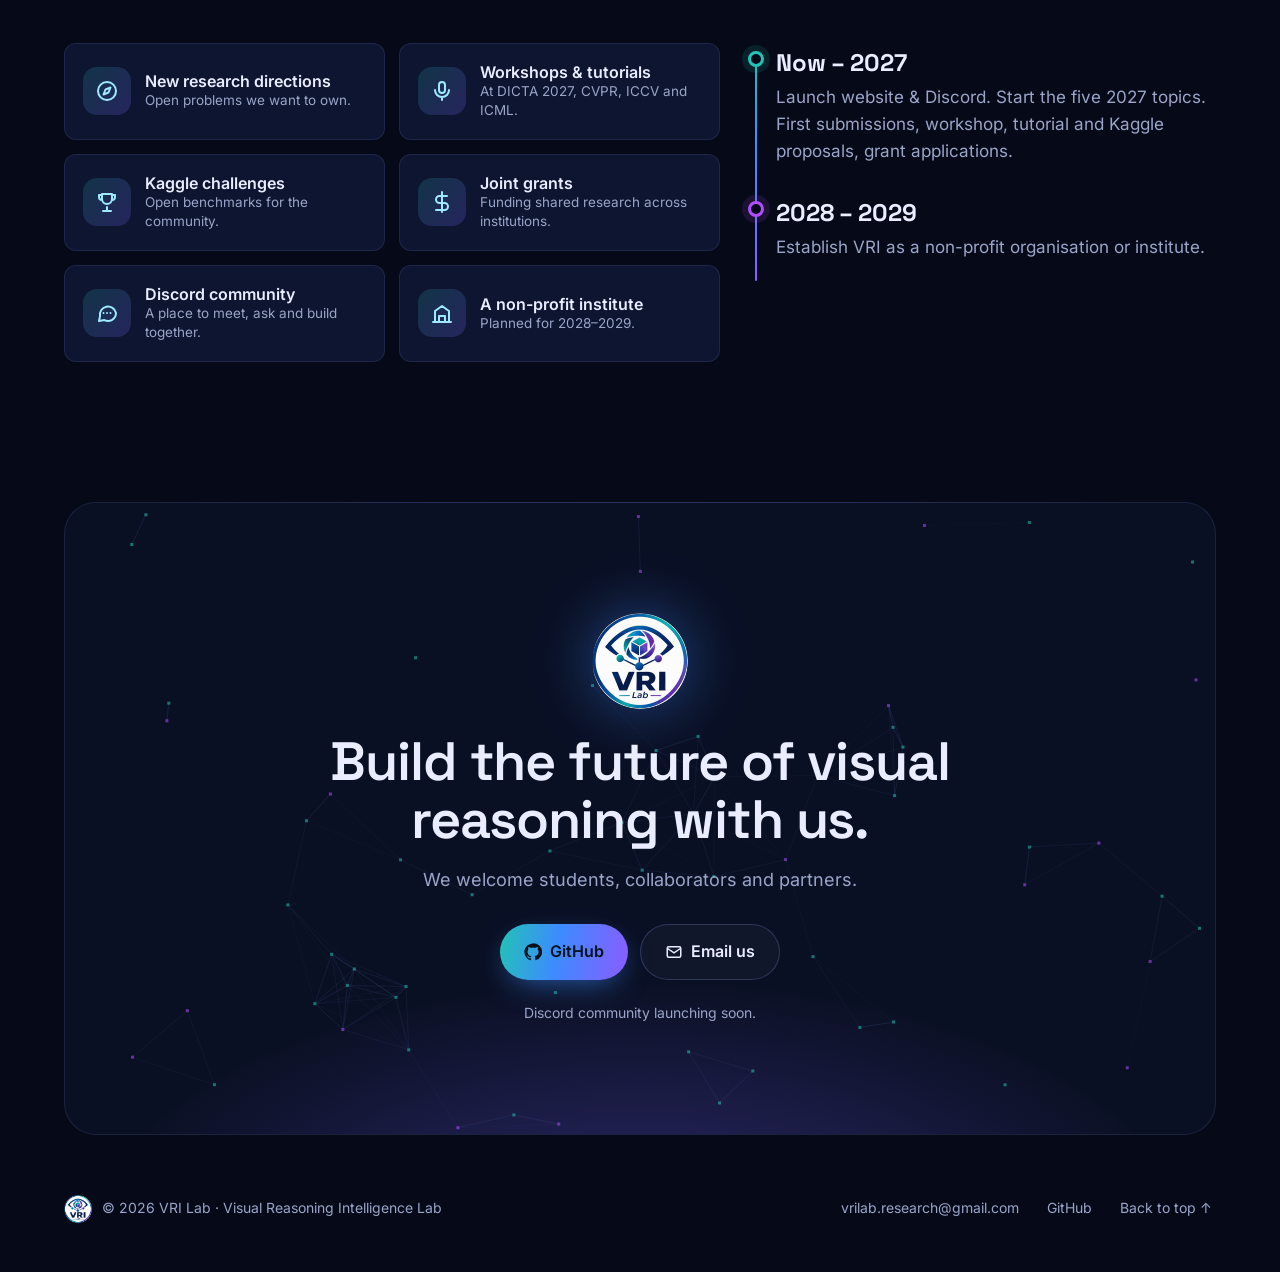
==== commit fc5d9bcd: "Round 1 tester fixes: corrected author lists and affiliations, news strip, contact email, faster her" ====
--- a/index.html
+++ b/index.html
@@ -4,7 +4,7 @@
   <meta charset="utf-8">
   <meta name="viewport" content="width=device-width, initial-scale=1">
   <title>VRI Lab · Visual Reasoning Intelligence Lab</title>
-  <meta name="description" content="VRI Lab is a collaborative research group advancing visual reasoning and foundation AI models: world models, language world action models, multimodal and unified large language models.">
+  <meta name="description" content="VRI Lab: a collaborative group researching world models, vision-language-action models, multimodal LLMs and foundation models, including time series.">
   <meta name="keywords" content="VRI Lab, Visual Reasoning Intelligence Lab, computer vision, machine learning, world models, multimodal large language models, vision-language-action, foundation models">
   <meta name="theme-color" content="#060a18">
   <link rel="canonical" href="https://vri-lab.github.io/VRI/">
@@ -15,10 +15,14 @@
   <meta property="og:description" content="Machines that see, reason and act. A collaborative research group building visual reasoning and foundation AI models.">
   <meta property="og:url" content="https://vri-lab.github.io/VRI/">
   <meta property="og:image" content="https://vri-lab.github.io/VRI/assets/img/og.jpg">
+  <meta property="og:image:width" content="1200">
+  <meta property="og:image:height" content="630">
+  <meta property="og:image:alt" content="VRI Lab: Machines that see, reason and act, beside a glowing 3D point cloud">
   <meta name="twitter:card" content="summary_large_image">
   <meta name="twitter:title" content="VRI Lab · Visual Reasoning Intelligence Lab">
   <meta name="twitter:description" content="Machines that see, reason and act.">
   <meta name="twitter:image" content="https://vri-lab.github.io/VRI/assets/img/og.jpg">
+  <meta name="twitter:image:alt" content="VRI Lab: Machines that see, reason and act, beside a glowing 3D point cloud">
 
   <link rel="icon" type="image/png" sizes="32x32" href="assets/img/favicon-32.png">
   <link rel="apple-touch-icon" href="assets/img/apple-touch-icon.png">
@@ -35,17 +39,18 @@
     "name": "VRI Lab — Visual Reasoning Intelligence Lab",
     "alternateName": "VRI Lab",
     "url": "https://vri-lab.github.io/VRI/",
-    "logo": "https://vri-lab.github.io/VRI/assets/img/logo-256.png",
+    "logo": "https://vri-lab.github.io/VRI/assets/img/logo.png",
     "description": "A collaborative research group advancing visual reasoning and foundation AI models.",
+    "email": "vrilab.research@gmail.com",
     "sameAs": ["https://github.com/VRI-Lab"],
     "knowsAbout": ["Computer vision", "Machine learning", "World models", "Multimodal large language models", "Vision-language-action models", "Foundation models"],
     "member": [
-      {"@type": "Person", "name": "Lars Petersson"},
-      {"@type": "Person", "name": "Ali Zia"},
-      {"@type": "Person", "name": "Ali Cheraghian"},
-      {"@type": "Person", "name": "Shafin Rahman"},
-      {"@type": "Person", "name": "Hamidreza Dastmalchi"},
-      {"@type": "Person", "name": "Abdelwahed Khamis"}
+      {"@type": "Person", "name": "Lars Petersson", "affiliation": {"@type": "Organization", "name": "CSIRO"}, "sameAs": ["https://scholar.google.com.au/citations?user=32RHN4oAAAAJ"]},
+      {"@type": "Person", "name": "Ali Zia", "affiliation": {"@type": "Organization", "name": "La Trobe University"}, "sameAs": ["https://scholar.google.com/citations?user=BVBJ06QAAAAJ", "https://www.ali-zia.me"]},
+      {"@type": "Person", "name": "Ali Cheraghian", "affiliation": {"@type": "Organization", "name": "Macquarie University"}, "sameAs": ["https://scholar.google.com/citations?user=QT0EXIkAAAAJ", "https://alichr.github.io"]},
+      {"@type": "Person", "name": "Shafin Rahman", "affiliation": {"@type": "Organization", "name": "North South University"}, "sameAs": ["https://scholar.google.com/citations?user=Pe8C-SUAAAAJ"]},
+      {"@type": "Person", "name": "Hamidreza Dastmalchi", "affiliation": {"@type": "Organization", "name": "York University"}, "sameAs": ["https://scholar.google.ca/citations?user=ewOyJ3MAAAAJ"]},
+      {"@type": "Person", "name": "Abdelwahed Khamis", "affiliation": {"@type": "Organization", "name": "CSIRO"}, "sameAs": ["https://scholar.google.com.au/citations?user=nj2jJB0AAAAJ", "https://abdelwahed.github.io"]}
     ]
   }
   </script>
@@ -55,7 +60,7 @@
 
   <header class="nav" id="nav">
     <a class="brand" href="#top" aria-label="VRI Lab home">
-      <img src="assets/img/logo-256.png" alt="" width="36" height="36">
+      <img src="assets/img/logo.png" alt="" width="36" height="36">
       <span>VRI&nbsp;Lab</span>
     </a>
     <nav aria-label="Main">
@@ -80,23 +85,39 @@
       <div class="hero-inner">
         <p class="eyebrow"><span class="dot"></span> Visual Reasoning Intelligence Lab</p>
         <h1>Machines that<br><span class="grad">see</span>, <span class="grad">reason</span><br>and <span class="grad">act</span>.</h1>
-        <p class="lede">An open, cross-institution research group building visual reasoning and foundation AI models.</p>
+        <p class="lede">A collaborative, cross-institution research group building visual reasoning and foundation AI models.</p>
         <div class="hero-cta">
           <a class="btn btn-primary" href="#research">Explore our research</a>
           <a class="btn btn-ghost" href="#people">Meet the team</a>
         </div>
         <p class="shape-label" aria-hidden="true"><span id="shapeName">cube</span> · point cloud</p>
       </div>
-      <a class="scroll-cue" href="#stats" aria-label="Scroll down"><span></span></a>
-    </section>
-
-    <!-- ============ STATS ============ -->
-    <section class="stats" id="stats" aria-label="Lab at a glance">
-      <div class="stat"><b data-count="6">6</b><span>researchers</span></div>
-      <div class="stat"><b data-count="5">5</b><span>research directions</span></div>
-      <div class="stat"><b data-count="5">5</b><span>institutions</span></div>
-      <div class="stat"><b data-count="3">3</b><span>countries</span></div>
-    </section>
+      <a class="scroll-cue" href="#news-section" aria-label="Scroll down"><span></span></a>
+    </section>
+
+    <!-- ============ NEWS ============ -->
+    <section class="news-wrap" id="news-section" aria-labelledby="newsTitle">
+      <h2 id="newsTitle" class="kicker">Latest</h2>
+      <ul class="news" id="news"></ul>
+    </section>
+
+
+    <noscript>
+      <section class="section">
+        <h2>People</h2>
+        <ul>
+          <li>Lars Petersson, Senior Principal Research Scientist, CSIRO (Foundation AI models)</li>
+          <li>Ali Zia, Research Fellow, La Trobe University (World models)</li>
+          <li>Ali Cheraghian, Senior AI/ML Scientist, Macquarie University (World models)</li>
+          <li>Shafin Rahman, Associate Professor, North South University (Unified large language models)</li>
+          <li>Hamidreza Dastmalchi, PhD Candidate, York University (Language world action models)</li>
+          <li>Abdelwahed Khamis, Research Scientist, CSIRO (Multimodal large language models)</li>
+        </ul>
+        <h2>Research topics 2027</h2>
+        <p>World models · Language world action models · Multimodal large language models · Unified large language models · Foundation AI models</p>
+        <p>Contact: <a href="mailto:vrilab.research@gmail.com">vrilab.research@gmail.com</a></p>
+      </section>
+    </noscript>
 
     <!-- ============ RESEARCH ============ -->
     <section class="section" id="research">
@@ -115,7 +136,7 @@
       </div>
       <div class="people" id="peopleGrid"></div>
       <p class="orgs reveal" aria-label="Member institutions">
-        <span>CSIRO Data61</span><span>La Trobe University</span><span>Macquarie University</span><span>North South University</span><span>York University</span>
+        <span>CSIRO</span><span>La Trobe University</span><span>Macquarie University</span><span>North South University</span><span>York University</span>
       </p>
     </section>
 
@@ -131,12 +152,12 @@
           <button class="round" id="workNext" aria-label="Next papers">&#8594;</button>
         </div>
       </div>
-      <div class="work" id="workTrack" tabindex="0" aria-label="Selected papers, scroll horizontally"></div>
+      <div class="work" id="workTrack" tabindex="0" role="region" aria-label="Selected papers, scroll horizontally"></div>
     </section>
 
     <!-- ============ VENUES ============ -->
     <section class="venues" aria-label="Where we publish">
-      <p class="kicker center">Where we aim our work</p>
+      <p class="kicker center">Venues we target</p>
       <div class="marquee"><div class="marquee-track" id="venueTrack"></div></div>
     </section>
 
@@ -156,7 +177,7 @@
     <section class="join" id="join">
       <canvas id="joinCanvas" aria-hidden="true"></canvas>
       <div class="join-inner reveal">
-        <img src="assets/img/logo-256.png" alt="VRI Lab logo" width="96" height="96">
+        <img src="assets/img/logo.png" alt="VRI Lab logo" width="96" height="96">
         <h2>Build the future of visual reasoning with us.</h2>
         <p>We welcome students, collaborators and partners.</p>
         <div class="hero-cta center">
@@ -164,18 +185,26 @@
             <svg viewBox="0 0 24 24" width="18" height="18" aria-hidden="true"><path fill="currentColor" d="M12 .5a11.5 11.5 0 0 0-3.64 22.41c.58.1.79-.25.79-.56v-2c-3.2.7-3.88-1.37-3.88-1.37-.52-1.33-1.28-1.69-1.28-1.69-1.05-.72.08-.7.08-.7 1.16.08 1.77 1.19 1.77 1.19 1.03 1.77 2.7 1.26 3.36.96.1-.75.4-1.26.73-1.55-2.55-.29-5.24-1.28-5.24-5.68 0-1.26.45-2.28 1.19-3.08-.12-.29-.52-1.46.11-3.05 0 0 .97-.31 3.17 1.18a10.9 10.9 0 0 1 5.76 0c2.2-1.49 3.17-1.18 3.17-1.18.63 1.59.23 2.76.11 3.05.74.8 1.19 1.82 1.19 3.08 0 4.41-2.69 5.38-5.25 5.67.41.36.78 1.06.78 2.14v3.17c0 .31.21.67.8.56A11.5 11.5 0 0 0 12 .5Z"/></svg>
             GitHub
           </a>
-          <span class="btn btn-ghost is-soon" aria-disabled="true">Discord · launching soon</span>
-        </div>
+          <a class="btn btn-ghost" href="mailto:vrilab.research@gmail.com">
+            <svg viewBox="0 0 24 24" width="18" height="18" fill="none" stroke="currentColor" stroke-width="2" aria-hidden="true"><rect x="3" y="5" width="18" height="14" rx="2"/><path d="m3 7 9 6 9-6"/></svg>
+            Email us
+          </a>
+        </div>
+        <p class="soon">Discord community launching soon.</p>
       </div>
     </section>
   </main>
 
   <footer class="footer">
     <div>
-      <img src="assets/img/logo-256.png" alt="" width="28" height="28">
+      <img src="assets/img/logo.png" alt="" width="28" height="28">
       <span>© <span id="year">2026</span> VRI Lab · Visual Reasoning Intelligence Lab</span>
     </div>
-    <a href="#top">Back to top ↑</a>
+    <nav class="foot-links" aria-label="Footer">
+      <a href="mailto:vrilab.research@gmail.com">vrilab.research@gmail.com</a>
+      <a href="https://github.com/VRI-Lab" target="_blank" rel="noopener">GitHub</a>
+      <a href="#top">Back to top ↑</a>
+    </nav>
   </footer>
 
   <script src="assets/js/data.js"></script>
--- a/assets/css/style.css
+++ b/assets/css/style.css
@@ -25,6 +25,7 @@
   --font: "Inter", system-ui, -apple-system, "Segoe UI", Roboto, sans-serif;
   --display: "Space Grotesk", "Inter", system-ui, sans-serif;
   --ease: cubic-bezier(.2, .7, .2, 1);
+  --gutter: max(24px, calc((100vw - var(--maxw)) / 2 + 24px));
 }
 
 *, *::before, *::after { box-sizing: border-box; }
@@ -52,7 +53,7 @@
 .nav {
   position: fixed; inset: 0 0 auto 0; z-index: 50;
   display: flex; align-items: center; justify-content: space-between;
-  padding: 16px clamp(16px, 4vw, 40px);
+  padding: 16px var(--gutter);
   transition: background .35s var(--ease), border-color .35s, padding .35s;
   border-bottom: 1px solid transparent;
 }
@@ -92,7 +93,7 @@
 .hero {
   position: relative; min-height: 100vh; min-height: 100svh;
   display: flex; align-items: center;
-  padding: 120px clamp(20px, 6vw, 80px) 80px;
+  padding: 120px var(--gutter) 80px;
   overflow: hidden; isolation: isolate;
   background:
     radial-gradient(1200px 700px at 75% 45%, rgba(61,139,255,.14), transparent 60%),
@@ -105,7 +106,11 @@
   position: absolute; inset: auto 0 0 0; height: 30%; z-index: -1; pointer-events: none;
   background: linear-gradient(to bottom, transparent, var(--bg));
 }
-.hero-inner { max-width: 640px; position: relative; }
+.hero-inner { max-width: 600px; position: relative; }
+.hero-inner::before {
+  content: ""; position: absolute; inset: -80px -120px -80px -200px; z-index: -1; pointer-events: none;
+  background: radial-gradient(closest-side, rgba(6,10,24,.82), rgba(6,10,24,.5) 60%, transparent);
+}
 .eyebrow {
   display: inline-flex; align-items: center; gap: 10px; margin: 0 0 22px;
   padding: 7px 14px; border: 1px solid var(--line-2); border-radius: 999px;
@@ -113,7 +118,7 @@
 }
 .eyebrow .dot { width: 8px; height: 8px; border-radius: 50%; background: var(--teal); box-shadow: 0 0 12px var(--teal); animation: pulse 2s infinite; }
 @keyframes pulse { 50% { opacity: .35; } }
-.hero h1 { font-size: clamp(44px, 7.4vw, 92px); line-height: 1.02; font-weight: 700; }
+.hero h1 { font-size: clamp(44px, 6.6vw, 88px); line-height: 1.02; font-weight: 700; }
 .grad { background: var(--grad); -webkit-background-clip: text; background-clip: text; color: transparent; }
 .lede { font-size: clamp(18px, 2vw, 21px); color: var(--muted); max-width: 520px; margin: 24px 0 34px; }
 .hero-cta { display: flex; flex-wrap: wrap; gap: 12px; }
@@ -129,14 +134,13 @@
 .scroll-cue span { position: absolute; left: 50%; top: 8px; width: 4px; height: 8px; margin-left: -2px; border-radius: 2px; background: var(--text); animation: cue 1.8s infinite; }
 @keyframes cue { 0% { opacity: 0; transform: translateY(0); } 30% { opacity: 1; } 100% { opacity: 0; transform: translateY(14px); } }
 
-/* ---------------- Stats ---------------- */
-.stats {
-  max-width: var(--maxw); margin: 0 auto; padding: 10px 24px 30px;
-  display: grid; grid-template-columns: repeat(4, 1fr); gap: 16px;
-}
-.stat { text-align: center; padding: 22px 10px; border-top: 1px solid var(--line); }
-.stat b { display: block; font: 700 clamp(38px, 5vw, 56px)/1 var(--display); background: var(--grad); -webkit-background-clip: text; background-clip: text; color: transparent; }
-.stat span { color: var(--muted); font-size: 15px; }
+/* ---------------- News ---------------- */
+.news-wrap { max-width: var(--maxw); margin: 0 auto; padding: 10px 24px 0; }
+.news-wrap .kicker { font-family: var(--font); }
+.news { list-style: none; margin: 0; padding: 0; display: grid; grid-template-columns: repeat(4, 1fr); gap: 18px; }
+.news-item { border-top: 1px solid var(--line-2); padding-top: 16px; }
+.news-tag { display: inline-block; font: 600 13px var(--font); color: #04121a; background: var(--grad); padding: 3px 10px; border-radius: 999px; }
+.news-item p { margin: 10px 0 0; font-size: 15px; color: var(--muted); line-height: 1.5; }
 
 /* ---------------- Sections ---------------- */
 .section { max-width: var(--maxw); margin: 0 auto; padding: clamp(70px, 10vw, 120px) 24px 0; }
@@ -154,7 +158,7 @@
 .topics {
   display: grid; gap: 18px;
   grid-template-columns: repeat(6, 1fr);
-  grid-auto-rows: 340px;
+  grid-auto-rows: 360px;
 }
 .topic {
   position: relative; overflow: hidden; border-radius: var(--radius);
@@ -173,12 +177,12 @@
   content: ""; position: absolute; inset: 0; z-index: -1;
   background: linear-gradient(to top, rgba(6,10,24,.96) 0%, rgba(6,10,24,.7) 34%, transparent 58%);
 }
-.topic-body { position: absolute; left: 0; right: 0; bottom: 0; padding: 24px 26px; }
+.topic-body { position: absolute; left: 0; right: 0; bottom: 0; padding: 20px 24px 22px; }
 .topic-num { font: 600 13px ui-monospace, Menlo, monospace; letter-spacing: .1em; color: var(--c, var(--teal)); }
-.topic h3 { font-size: clamp(22px, 2.3vw, 30px); line-height: 1.12; margin: 6px 0 8px; font-weight: 600; }
+.topic h3 { font-size: clamp(20px, 1.9vw, 25px); line-height: 1.15; margin: 4px 0 6px; font-weight: 600; }
 .topic:nth-child(1) h3 { font-size: clamp(28px, 3.4vw, 44px); }
-.topic p { margin: 0; color: var(--muted); font-size: 15.5px; max-width: 460px; }
-.topic .leads { display: flex; align-items: center; gap: 8px; margin-top: 14px; font-size: 14px; color: var(--text); }
+.topic p { margin: 0; color: var(--muted); font-size: 14.5px; max-width: 460px; line-height: 1.45; }
+.topic .leads { display: flex; align-items: center; gap: 8px; margin-top: 12px; font-size: 13.5px; color: var(--text); }
 .avatar-stack { display: flex; }
 .avatar-stack .av { width: 28px; height: 28px; font-size: 11px; border: 2px solid var(--panel); margin-left: -6px; }
 .avatar-stack .av:first-child { margin-left: 0; }
@@ -207,10 +211,11 @@
 }
 .person:hover::before { transform: scale(1.3); }
 .person .photo {
-  position: relative; width: 112px; height: 112px; border-radius: 50%; padding: 3px;
+  position: relative; width: 88px; height: 88px; border-radius: 50%; padding: 3px;
   background: var(--grad); margin-bottom: 20px;
 }
-.person .photo .av { width: 100%; height: 100%; font-size: 34px; border: 3px solid var(--panel-2); }
+.person .photo .av { width: 100%; height: 100%; font-size: 26px; border: 3px solid var(--panel-2); background: var(--panel); color: #cfe0ff; }
+.person .photo .av.has-photo { background: var(--panel); }
 .person h3 { font-size: 23px; font-weight: 600; }
 .person .role { margin: 4px 0 0; color: var(--text); font-size: 15px; }
 .person .org { margin: 2px 0 14px; color: var(--muted); font-size: 15px; }
@@ -220,7 +225,7 @@
 }
 .person .links { display: flex; gap: 8px; margin-top: 18px; position: relative; }
 .icon-link {
-  width: 38px; height: 38px; border-radius: 50%; display: grid; place-items: center;
+  width: 44px; height: 44px; border-radius: 50%; display: grid; place-items: center;
   border: 1px solid var(--line-2); color: var(--muted); transition: all .2s;
 }
 .icon-link:hover { color: #04121a; background: var(--teal); border-color: var(--teal); }
@@ -237,58 +242,65 @@
 .round:hover { background: rgba(255,255,255,.08); }
 .work {
   display: grid; grid-auto-flow: column; grid-auto-columns: minmax(300px, 380px); gap: 18px;
-  overflow-x: auto; scroll-snap-type: x mandatory; padding: 4px 4px 24px;
+  overflow-x: auto; scroll-snap-type: x mandatory; padding: 4px 0 24px;
   scrollbar-width: thin; scrollbar-color: var(--line-2) transparent;
-  margin: 0 -4px;
-}
+  -webkit-mask-image: linear-gradient(90deg, #000 88%, transparent);
+  mask-image: linear-gradient(90deg, #000 88%, transparent);
+}
+.work.at-end { -webkit-mask-image: none; mask-image: none; }
+.round:disabled { opacity: .35; cursor: default; }
+.round:disabled:hover { background: transparent; }
 .paper {
   scroll-snap-align: start; display: flex; flex-direction: column;
   border-radius: var(--radius); overflow: hidden; background: var(--panel); border: 1px solid var(--line);
   transition: transform .45s var(--ease), border-color .3s;
 }
 .paper:hover { transform: translateY(-4px); border-color: var(--line-2); }
-.paper .cover { position: relative; aspect-ratio: 16 / 10; background: #fff; overflow: hidden; }
-.paper .cover img { width: 100%; height: 100%; object-fit: cover; transition: transform .8s var(--ease); }
-.paper:hover .cover img { transform: scale(1.05); }
+.paper .cover { position: relative; aspect-ratio: 16 / 10; background: linear-gradient(135deg, #0a1130, #141c44); overflow: hidden; }
+.paper .cover.is-figure { padding: 14px; display: grid; place-items: center; }
+.paper .cover.is-figure img { width: 100%; height: 100%; object-fit: contain; background: #fff; border-radius: 10px; padding: 6px; transition: transform .8s var(--ease); }
+.paper:hover .cover img { transform: scale(1.03); }
 .paper .cover canvas { width: 100%; height: 100%; display: block; }
 .paper .cover .gen-title {
   position: absolute; left: 18px; bottom: 14px; right: 18px;
   font: 700 30px/1.05 var(--display); color: #fff; text-shadow: 0 2px 20px rgba(0,0,0,.5);
 }
 .badge {
-  position: absolute; top: 12px; left: 12px; padding: 5px 11px; border-radius: 999px;
+  position: absolute; top: 12px; right: 12px; padding: 5px 11px; border-radius: 999px;
   font: 600 12.5px var(--font); color: #fff; background: rgba(6,10,24,.82); backdrop-filter: blur(6px);
   border: 1px solid rgba(255,255,255,.14);
 }
 .paper .body { padding: 18px 20px 20px; display: flex; flex-direction: column; gap: 10px; flex: 1; }
-.paper h3 { font: 600 17px/1.35 var(--font); letter-spacing: 0; }
+.paper .venue { font: 600 12.5px var(--font); letter-spacing: .08em; text-transform: uppercase; color: var(--teal); }
+.paper h3 { font: 600 17px/1.35 var(--font); letter-spacing: 0; margin-top: -4px; }
 .paper .authors { font-size: 13.5px; color: var(--muted); margin: 0; }
 .paper .authors b { color: var(--text); font-weight: 600; }
 .paper .plinks { display: flex; flex-wrap: wrap; gap: 8px; margin-top: auto; padding-top: 6px; }
 .chip {
-  font-size: 13px; font-weight: 600; padding: 6px 12px; border-radius: 999px; text-decoration: none;
+  display: inline-flex; align-items: center; min-height: 36px;
+  font-size: 13px; font-weight: 600; padding: 6px 14px; border-radius: 999px; text-decoration: none;
   border: 1px solid var(--line-2); color: var(--text); transition: all .2s;
 }
 .chip:hover { background: var(--text); color: var(--bg); }
 
 /* ---------------- Venues marquee ---------------- */
-.venues { padding: clamp(60px, 9vw, 110px) 0 10px; }
+.venues { padding: clamp(60px, 9vw, 110px) 0 0; }
 .marquee {
   overflow: hidden; margin-top: 18px;
   -webkit-mask-image: linear-gradient(90deg, transparent, #000 12%, #000 88%, transparent);
   mask-image: linear-gradient(90deg, transparent, #000 12%, #000 88%, transparent);
 }
 .marquee-track { display: flex; gap: 56px; width: max-content; animation: marquee 38s linear infinite; padding: 10px 0; }
-.marquee:hover .marquee-track { animation-play-state: paused; }
-.marquee-track span { font: 700 clamp(30px, 4.6vw, 56px)/1 var(--display); color: transparent; -webkit-text-stroke: 1px rgba(154,165,200,.45); white-space: nowrap; transition: color .3s; }
-.marquee-track span:hover { color: var(--text); -webkit-text-stroke-color: transparent; }
+.marquee:hover .marquee-track, .marquee:focus-within .marquee-track { animation-play-state: paused; }
+.marquee-track span { font: 700 clamp(28px, 4.2vw, 52px)/1 var(--display); color: rgba(154,165,200,.6); white-space: nowrap; transition: color .3s; }
+.marquee-track span:hover { color: var(--text); }
 @keyframes marquee { to { transform: translateX(-50%); } }
 
 /* ---------------- Plan ---------------- */
 .plan { display: grid; grid-template-columns: 1.4fr 1fr; gap: 28px; align-items: start; }
 .activities { display: grid; grid-template-columns: repeat(2, 1fr); gap: 14px; }
 .act {
-  display: flex; align-items: center; gap: 14px; padding: 18px; border-radius: var(--radius-sm);
+  display: grid; grid-template-columns: 48px 1fr; column-gap: 14px; align-items: center; padding: 18px; border-radius: var(--radius-sm);
   background: var(--panel); border: 1px solid var(--line); transition: border-color .3s, transform .4s var(--ease);
 }
 .act:hover { border-color: var(--line-2); transform: translateY(-3px); }
@@ -297,8 +309,9 @@
   background: linear-gradient(135deg, rgba(34,195,181,.18), rgba(123,92,255,.22)); color: #9fe9ff;
 }
 .act .ico svg { width: 24px; height: 24px; }
-.act b { display: block; font: 600 16px var(--font); }
-.act small { color: var(--muted); font-size: 13.5px; }
+.act .ico { grid-row: span 2; }
+.act b { display: block; font: 600 16px var(--font); align-self: end; }
+.act small { color: var(--muted); font-size: 13.5px; align-self: start; line-height: 1.45; }
 .roadmap { list-style: none; margin: 0; padding: 0 0 0 28px; position: relative; }
 .roadmap::before { content: ""; position: absolute; left: 7px; top: 8px; bottom: 8px; width: 2px; background: var(--grad); border-radius: 2px; }
 .roadmap li { position: relative; padding: 4px 0 28px; }
@@ -312,7 +325,7 @@
 
 /* ---------------- Join ---------------- */
 .join {
-  position: relative; margin: clamp(80px, 11vw, 140px) auto 0; max-width: calc(var(--maxw) + 0px);
+  position: relative; margin: clamp(80px, 11vw, 140px) auto 0; max-width: calc(var(--maxw) - 48px);
   border-radius: 32px; overflow: hidden; isolation: isolate;
   background: radial-gradient(800px 400px at 50% 120%, rgba(123,92,255,.35), transparent 70%), var(--bg-2);
   border: 1px solid var(--line);
@@ -323,6 +336,7 @@
 .join-inner img { margin: 0 auto 24px; border-radius: 50%; box-shadow: 0 0 60px rgba(61,139,255,.45); }
 .join h2 { font-size: clamp(30px, 4.4vw, 54px); line-height: 1.08; max-width: 760px; margin: 0 auto; font-weight: 600; }
 .join p { color: var(--muted); font-size: 18px; margin: 16px 0 30px; }
+.join p.soon { font-size: 14px; margin: 22px 0 0; }
 
 /* ---------------- Footer ---------------- */
 .footer {
@@ -332,7 +346,8 @@
 }
 .footer div { display: flex; align-items: center; gap: 10px; }
 .footer img { border-radius: 50%; }
-.footer a { text-decoration: none; }
+.footer a { text-decoration: none; padding: 12px 4px; }
+.foot-links { display: flex; flex-wrap: wrap; gap: 4px 20px; }
 .footer a:hover { color: var(--text); }
 
 /* ---------------- Reveal ---------------- */
@@ -341,9 +356,12 @@
 
 /* ---------------- Responsive ---------------- */
 @media (max-width: 1000px) {
-  .topics { grid-template-columns: repeat(2, 1fr); grid-auto-rows: 320px; }
+  .topics { grid-template-columns: repeat(2, 1fr); grid-auto-rows: 340px; }
   .topic:nth-child(n) { grid-column: span 1; grid-row: span 1; }
-  .topic:nth-child(1) { grid-column: span 2; grid-row: span 1; height: 380px; }
+  .topic:nth-child(1) { grid-column: span 2; }
+  .news { grid-template-columns: repeat(2, 1fr); }
+  .hero { align-items: flex-end; padding-bottom: 110px; }
+  .hero-inner::before { inset: -60px -40px -40px -40px; }
   .people { grid-template-columns: repeat(2, 1fr); }
   .plan { grid-template-columns: 1fr; }
 }
@@ -359,18 +377,28 @@
   .nav ul {
     position: fixed; top: 68px; left: 12px; right: 12px; flex-direction: column; align-items: stretch;
     padding: 12px; gap: 4px; border-radius: 18px; background: rgba(10,16,36,.97); border: 1px solid var(--line-2);
-    opacity: 0; transform: translateY(-10px); pointer-events: none; transition: all .25s var(--ease);
+    opacity: 0; transform: translateY(-10px); pointer-events: none; visibility: hidden;
+    transition: opacity .25s var(--ease), transform .25s var(--ease), visibility 0s linear .25s;
   }
-  .nav ul.open { opacity: 1; transform: none; pointer-events: auto; }
+  .nav ul.open { opacity: 1; transform: none; pointer-events: auto; visibility: visible; transition-delay: 0s; }
   .nav ul a { display: block; padding: 14px 16px; font-size: 17px; }
   .nav ul a.nav-cta { text-align: center; margin-top: 6px; }
   .hero { padding-top: 110px; align-items: flex-end; padding-bottom: 110px; }
   .hero-inner { text-align: left; }
-  .stats { grid-template-columns: repeat(2, 1fr); gap: 0; }
+  .news { grid-template-columns: 1fr; gap: 0; }
+  .news-item { padding: 14px 0; }
   .topics { grid-template-columns: 1fr; grid-auto-rows: 320px; }
-  .topic:nth-child(1) { grid-column: span 1; height: auto; }
-  .people { grid-template-columns: 1fr; }
-  .activities { grid-template-columns: 1fr; }
+  .topic:nth-child(1) { grid-column: span 1; }
+  .people { grid-template-columns: 1fr; gap: 14px; }
+  .person { display: grid; grid-template-columns: 76px 1fr; column-gap: 18px; padding: 20px; align-items: start; }
+  .person .photo { width: 76px; height: 76px; margin: 0; grid-row: span 5; }
+  .person .photo .av { font-size: 22px; }
+  .person h3 { font-size: 20px; }
+  .person .org { margin-bottom: 10px; }
+  .person .focus { justify-self: start; }
+  .person .links { margin-top: 12px; }
+  .activities { grid-template-columns: 1fr; gap: 10px; }
+  .act { padding: 14px; }
   .work { grid-auto-columns: 84%; }
   .scroller-btns { display: none; }
   .join { width: calc(100% - 24px); border-radius: 24px; }
@@ -380,4 +408,11 @@
   html { scroll-behavior: auto; }
   *, *::before, *::after { animation-duration: .001ms !important; animation-iteration-count: 1 !important; transition-duration: .001ms !important; }
   .reveal { opacity: 1; transform: none; }
-}
+  .marquee { -webkit-mask-image: none; mask-image: none; }
+  .marquee-track { flex-wrap: wrap; width: auto; justify-content: center; gap: 18px 36px; padding: 10px 24px; }
+  .marquee-track .dup { display: none; }
+  .marquee-track span { font-size: clamp(22px, 3vw, 34px); }
+}
+@media (pointer: coarse) {
+  .chip { min-height: 44px; }
+}
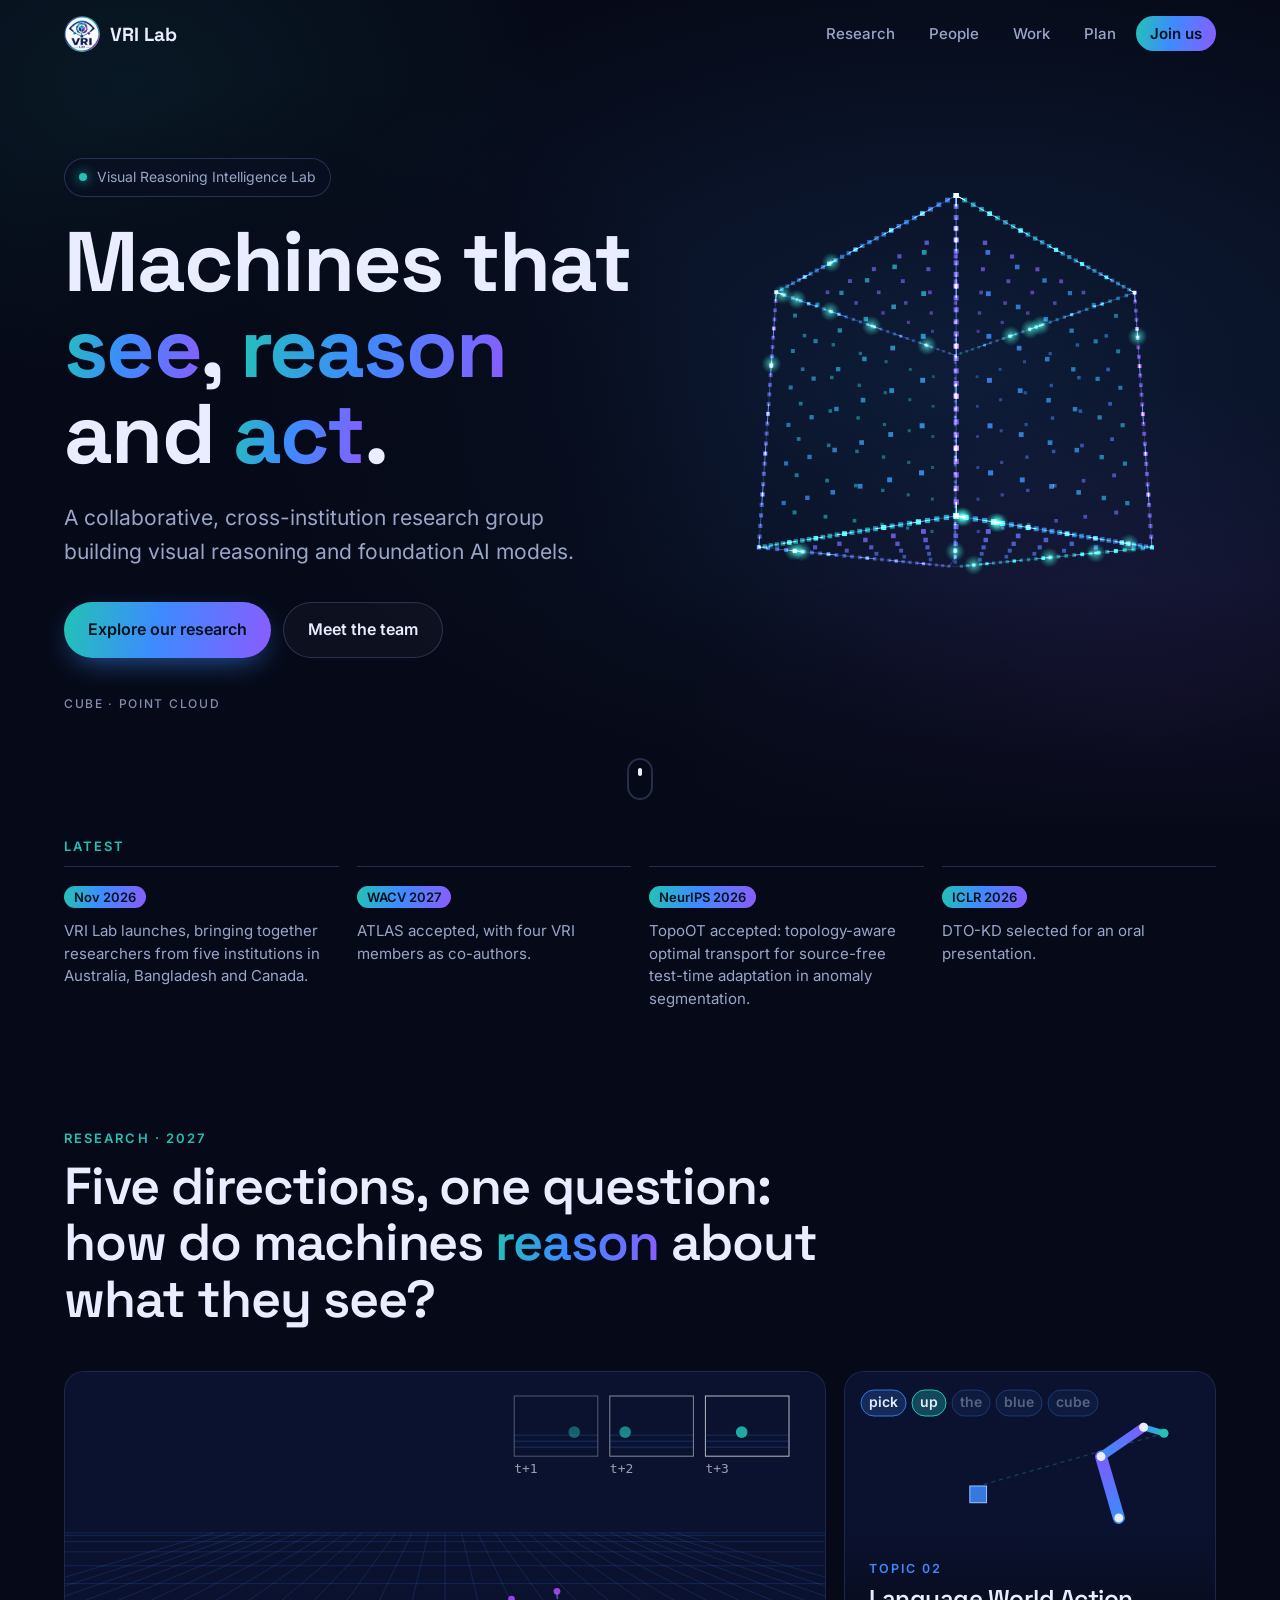
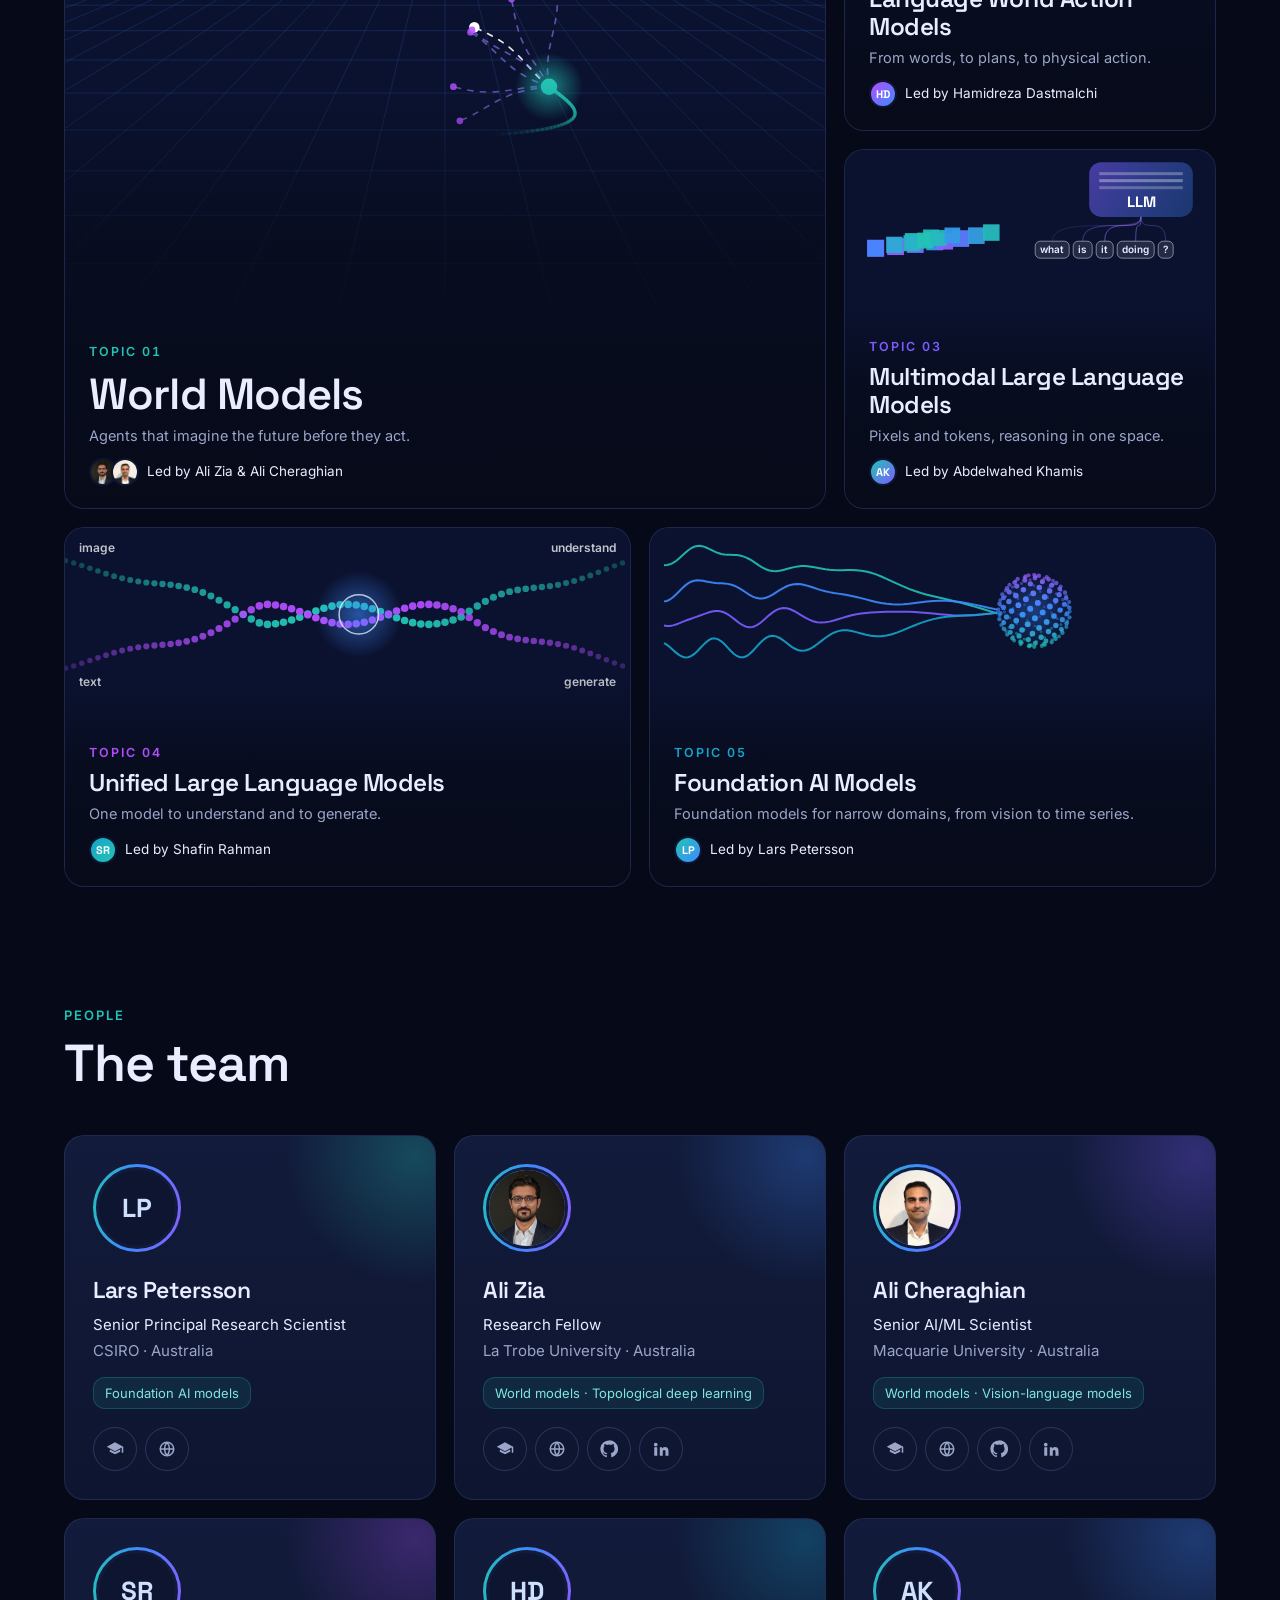
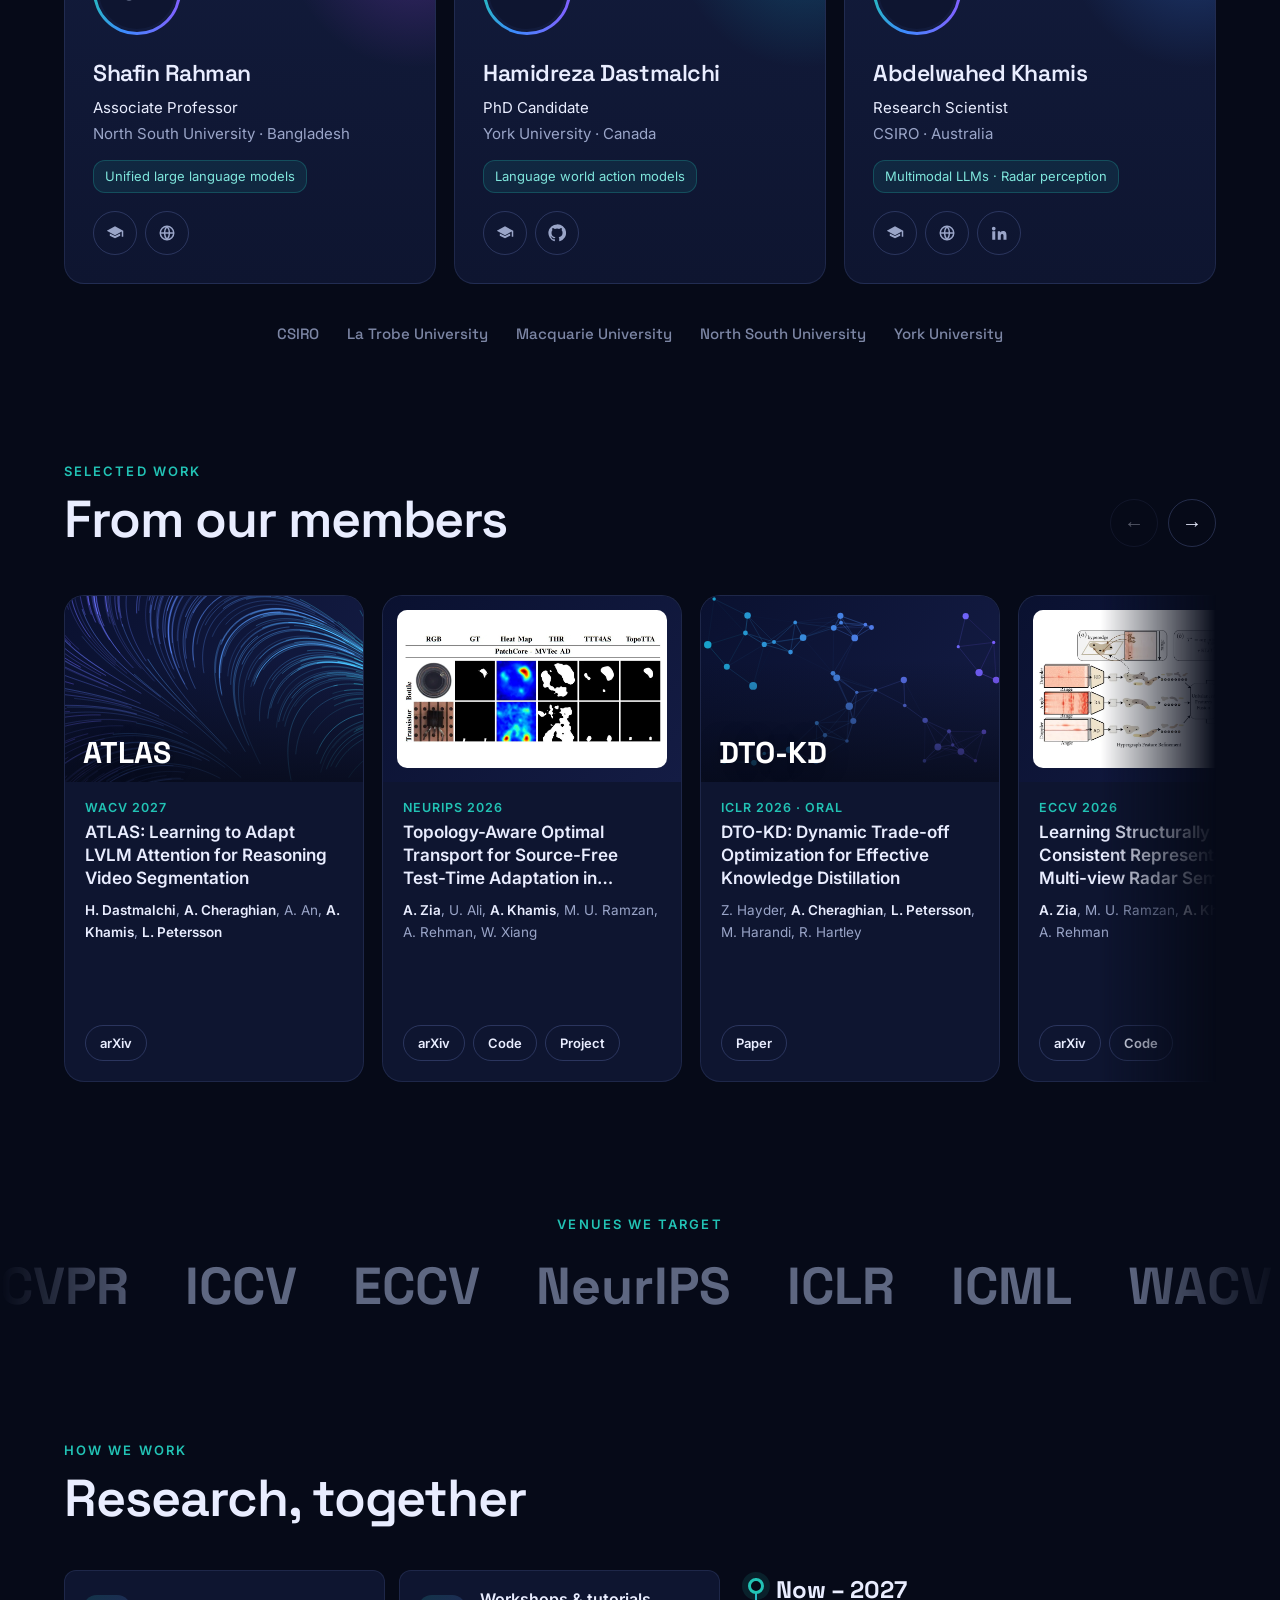
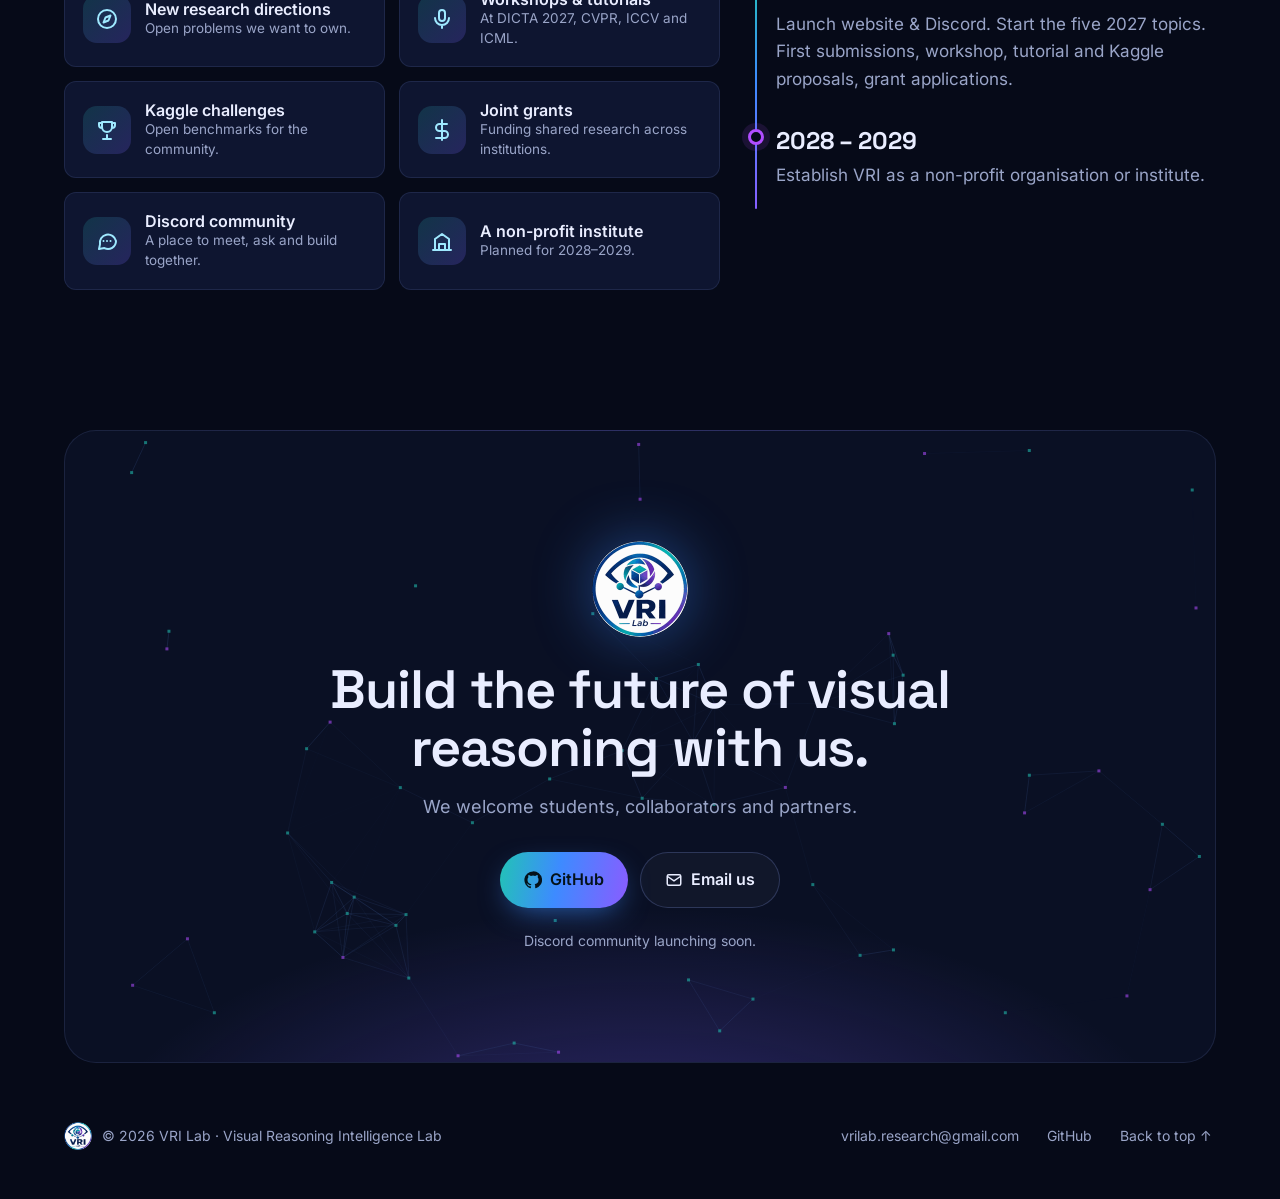
==== commit 04d49608: "Round 2 fixes: Ali Cheraghian photo, ATLAS/DTO-KD links, seamless torus, carousel fades, tile frame " ====
--- a/index.html
+++ b/index.html
@@ -115,6 +115,15 @@
         </ul>
         <h2>Research topics 2027</h2>
         <p>World models · Language world action models · Multimodal large language models · Unified large language models · Foundation AI models</p>
+        <h2>Selected work</h2>
+        <ul>
+          <li><a href="https://arxiv.org/abs/2610.24783">ATLAS: Learning to Adapt LVLM Attention for Reasoning Video Segmentation</a> (WACV 2027)</li>
+          <li><a href="https://arxiv.org/abs/2601.20333">Topology-Aware Optimal Transport for Source-Free Test-Time Adaptation in Anomaly Segmentation</a> (NeurIPS 2026)</li>
+          <li><a href="https://openreview.net/forum?id=QMItTyQW92">DTO-KD: Dynamic Trade-off Optimization for Effective Knowledge Distillation</a> (ICLR 2026, Oral)</li>
+          <li><a href="https://arxiv.org/abs/2603.10470">Fighting Hallucinations with Counterfactuals</a> (CVPR 2026)</li>
+          <li><a href="https://arxiv.org/abs/2302.03836">Topological Deep Learning: A Review of an Emerging Paradigm</a> (Artificial Intelligence Review 2024)</li>
+        </ul>
+        <p>Member pages: <a href="https://people.csiro.au/P/L/Lars-Petersson">Lars Petersson</a> · <a href="https://www.ali-zia.me">Ali Zia</a> · <a href="https://alichr.github.io">Ali Cheraghian</a> · <a href="https://sites.google.com/site/rshafin">Shafin Rahman</a> · <a href="https://github.com/hamidreza-dastmalchi">Hamidreza Dastmalchi</a> · <a href="https://abdelwahed.github.io">Abdelwahed Khamis</a></p>
         <p>Contact: <a href="mailto:vrilab.research@gmail.com">vrilab.research@gmail.com</a></p>
       </section>
     </noscript>
--- a/assets/css/style.css
+++ b/assets/css/style.css
@@ -91,7 +91,7 @@
 
 /* ---------------- Hero ---------------- */
 .hero {
-  position: relative; min-height: 100vh; min-height: 100svh;
+  position: relative; min-height: 92vh; min-height: 92svh;
   display: flex; align-items: center;
   padding: 120px var(--gutter) 80px;
   overflow: hidden; isolation: isolate;
@@ -124,8 +124,8 @@
 .hero-cta { display: flex; flex-wrap: wrap; gap: 12px; }
 .hero-cta.center { justify-content: center; }
 .shape-label {
-  margin: 40px 0 0; font: 500 12px/1 ui-monospace, SFMono-Regular, Menlo, monospace;
-  letter-spacing: .14em; text-transform: uppercase; color: rgba(154,165,200,.6);
+  margin: 40px 0 0; font: 500 12px/1 var(--font);
+  letter-spacing: .14em; text-transform: uppercase; color: rgba(154,165,200,.85);
 }
 .scroll-cue {
   position: absolute; left: 50%; bottom: 28px; transform: translateX(-50%);
@@ -178,7 +178,7 @@
   background: linear-gradient(to top, rgba(6,10,24,.96) 0%, rgba(6,10,24,.7) 34%, transparent 58%);
 }
 .topic-body { position: absolute; left: 0; right: 0; bottom: 0; padding: 20px 24px 22px; }
-.topic-num { font: 600 13px ui-monospace, Menlo, monospace; letter-spacing: .1em; color: var(--c, var(--teal)); }
+.topic-num { font: 600 12.5px var(--font); letter-spacing: .16em; font-variant-numeric: tabular-nums; color: var(--c, var(--teal)); }
 .topic h3 { font-size: clamp(20px, 1.9vw, 25px); line-height: 1.15; margin: 4px 0 6px; font-weight: 600; }
 .topic:nth-child(1) h3 { font-size: clamp(28px, 3.4vw, 44px); }
 .topic p { margin: 0; color: var(--muted); font-size: 14.5px; max-width: 460px; line-height: 1.45; }
@@ -220,7 +220,7 @@
 .person .role { margin: 4px 0 0; color: var(--text); font-size: 15px; }
 .person .org { margin: 2px 0 14px; color: var(--muted); font-size: 15px; }
 .person .focus {
-  display: inline-block; font-size: 13px; padding: 5px 11px; border-radius: 999px;
+  display: inline-block; font-size: 13px; padding: 5px 11px; border-radius: 12px;
   background: rgba(34,195,181,.1); color: #7fe6dc; border: 1px solid rgba(34,195,181,.25);
 }
 .person .links { display: flex; gap: 8px; margin-top: 18px; position: relative; }
@@ -244,10 +244,12 @@
   display: grid; grid-auto-flow: column; grid-auto-columns: minmax(300px, 380px); gap: 18px;
   overflow-x: auto; scroll-snap-type: x mandatory; padding: 4px 0 24px;
   scrollbar-width: thin; scrollbar-color: var(--line-2) transparent;
-  -webkit-mask-image: linear-gradient(90deg, #000 88%, transparent);
-  mask-image: linear-gradient(90deg, #000 88%, transparent);
-}
-.work.at-end { -webkit-mask-image: none; mask-image: none; }
+  -webkit-mask-image: linear-gradient(90deg, transparent, #000 6%, #000 90%, transparent);
+  mask-image: linear-gradient(90deg, transparent, #000 6%, #000 90%, transparent);
+}
+.work.at-start { -webkit-mask-image: linear-gradient(90deg, #000 90%, transparent); mask-image: linear-gradient(90deg, #000 90%, transparent); }
+.work.at-end { -webkit-mask-image: linear-gradient(90deg, transparent, #000 6%); mask-image: linear-gradient(90deg, transparent, #000 6%); }
+.work.at-start.at-end { -webkit-mask-image: none; mask-image: none; }
 .round:disabled { opacity: .35; cursor: default; }
 .round:disabled:hover { background: transparent; }
 .paper {
@@ -271,8 +273,8 @@
   border: 1px solid rgba(255,255,255,.14);
 }
 .paper .body { padding: 18px 20px 20px; display: flex; flex-direction: column; gap: 10px; flex: 1; }
-.paper .venue { font: 600 12.5px var(--font); letter-spacing: .08em; text-transform: uppercase; color: var(--teal); }
-.paper h3 { font: 600 17px/1.35 var(--font); letter-spacing: 0; margin-top: -4px; }
+.paper .venue { white-space: nowrap; overflow: hidden; text-overflow: ellipsis; font: 600 12.5px var(--font); letter-spacing: .08em; text-transform: uppercase; color: var(--teal); }
+.paper h3 { font: 600 17px/1.35 var(--font); letter-spacing: 0; margin-top: -4px; display: -webkit-box; -webkit-line-clamp: 3; -webkit-box-orient: vertical; overflow: hidden; }
 .paper .authors { font-size: 13.5px; color: var(--muted); margin: 0; }
 .paper .authors b { color: var(--text); font-weight: 600; }
 .paper .plinks { display: flex; flex-wrap: wrap; gap: 8px; margin-top: auto; padding-top: 6px; }
@@ -402,7 +404,8 @@
   .work { grid-auto-columns: 84%; }
   .scroller-btns { display: none; }
   .join { width: calc(100% - 24px); border-radius: 24px; }
-  .footer { justify-content: center; text-align: center; }
+  .footer { justify-content: center; text-align: center; flex-direction: column; }
+  .footer div, .foot-links { justify-content: center; }
 }
 @media (prefers-reduced-motion: reduce) {
   html { scroll-behavior: auto; }
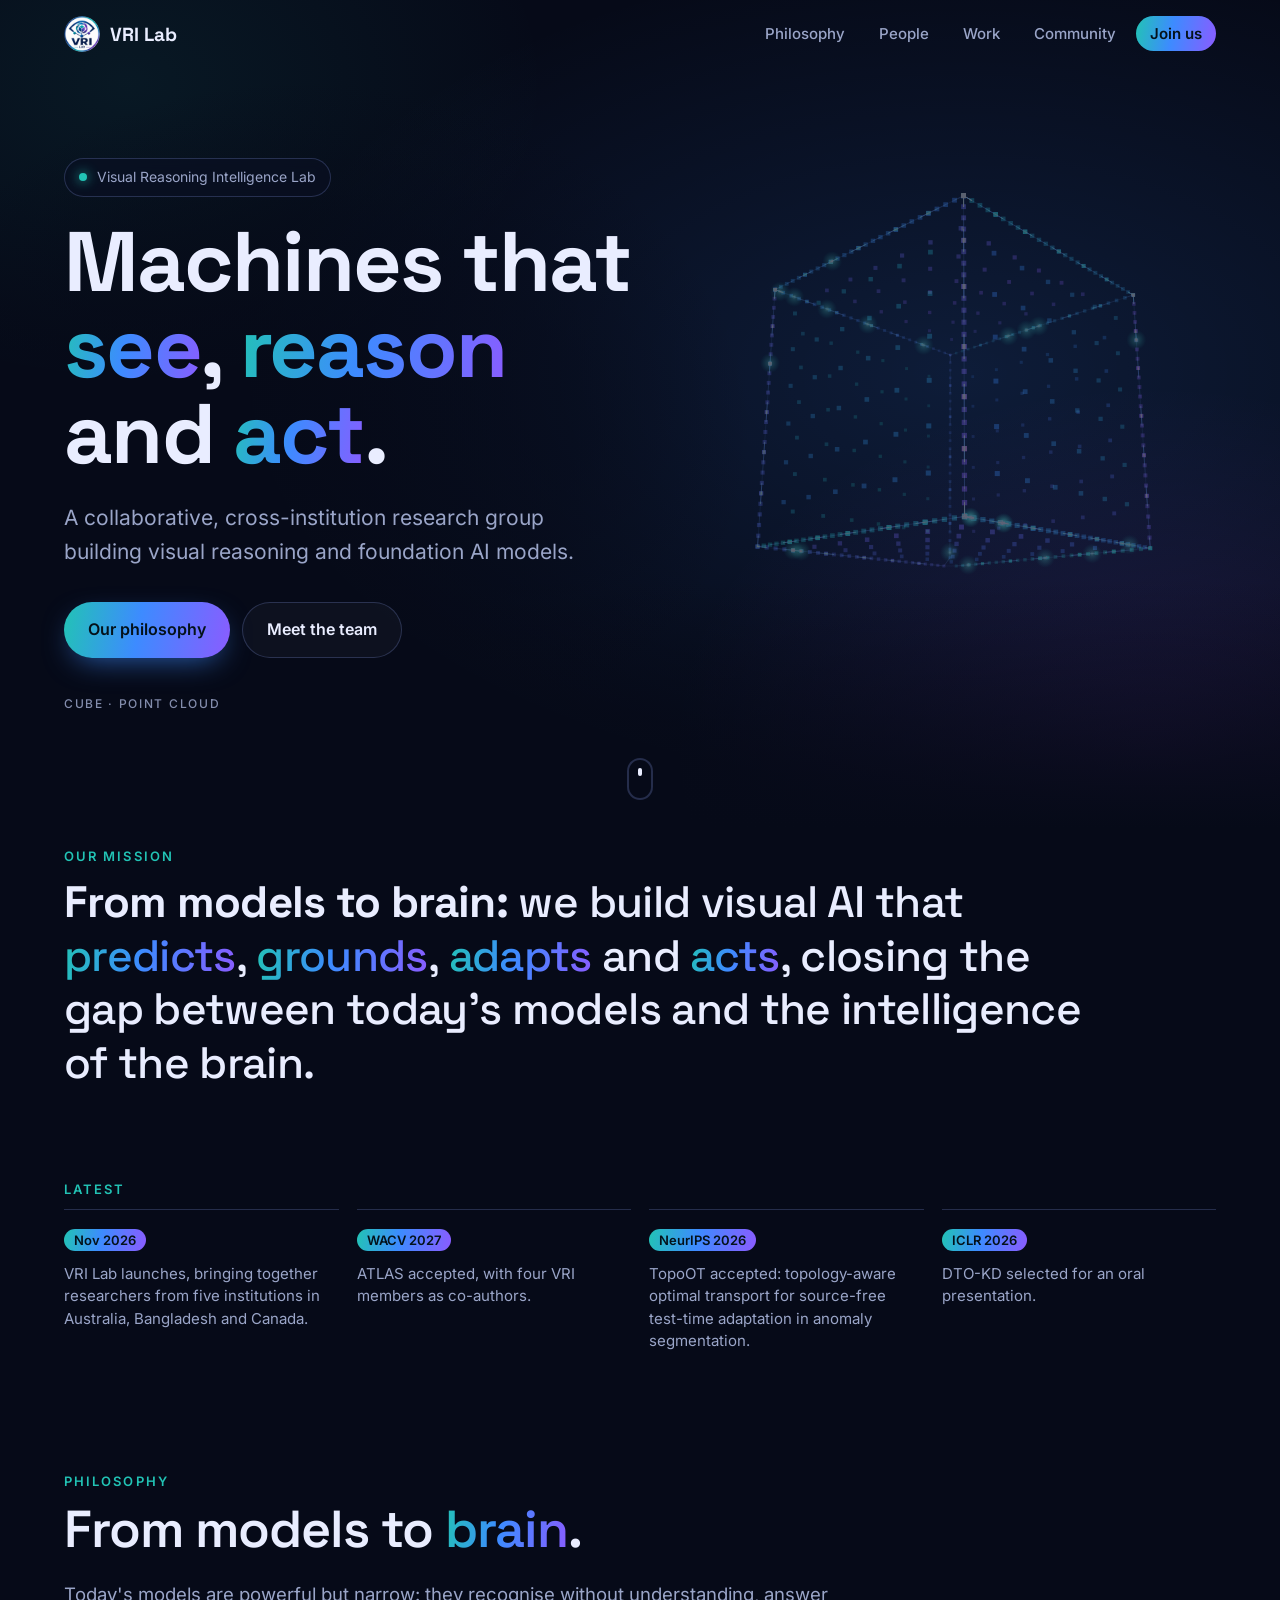
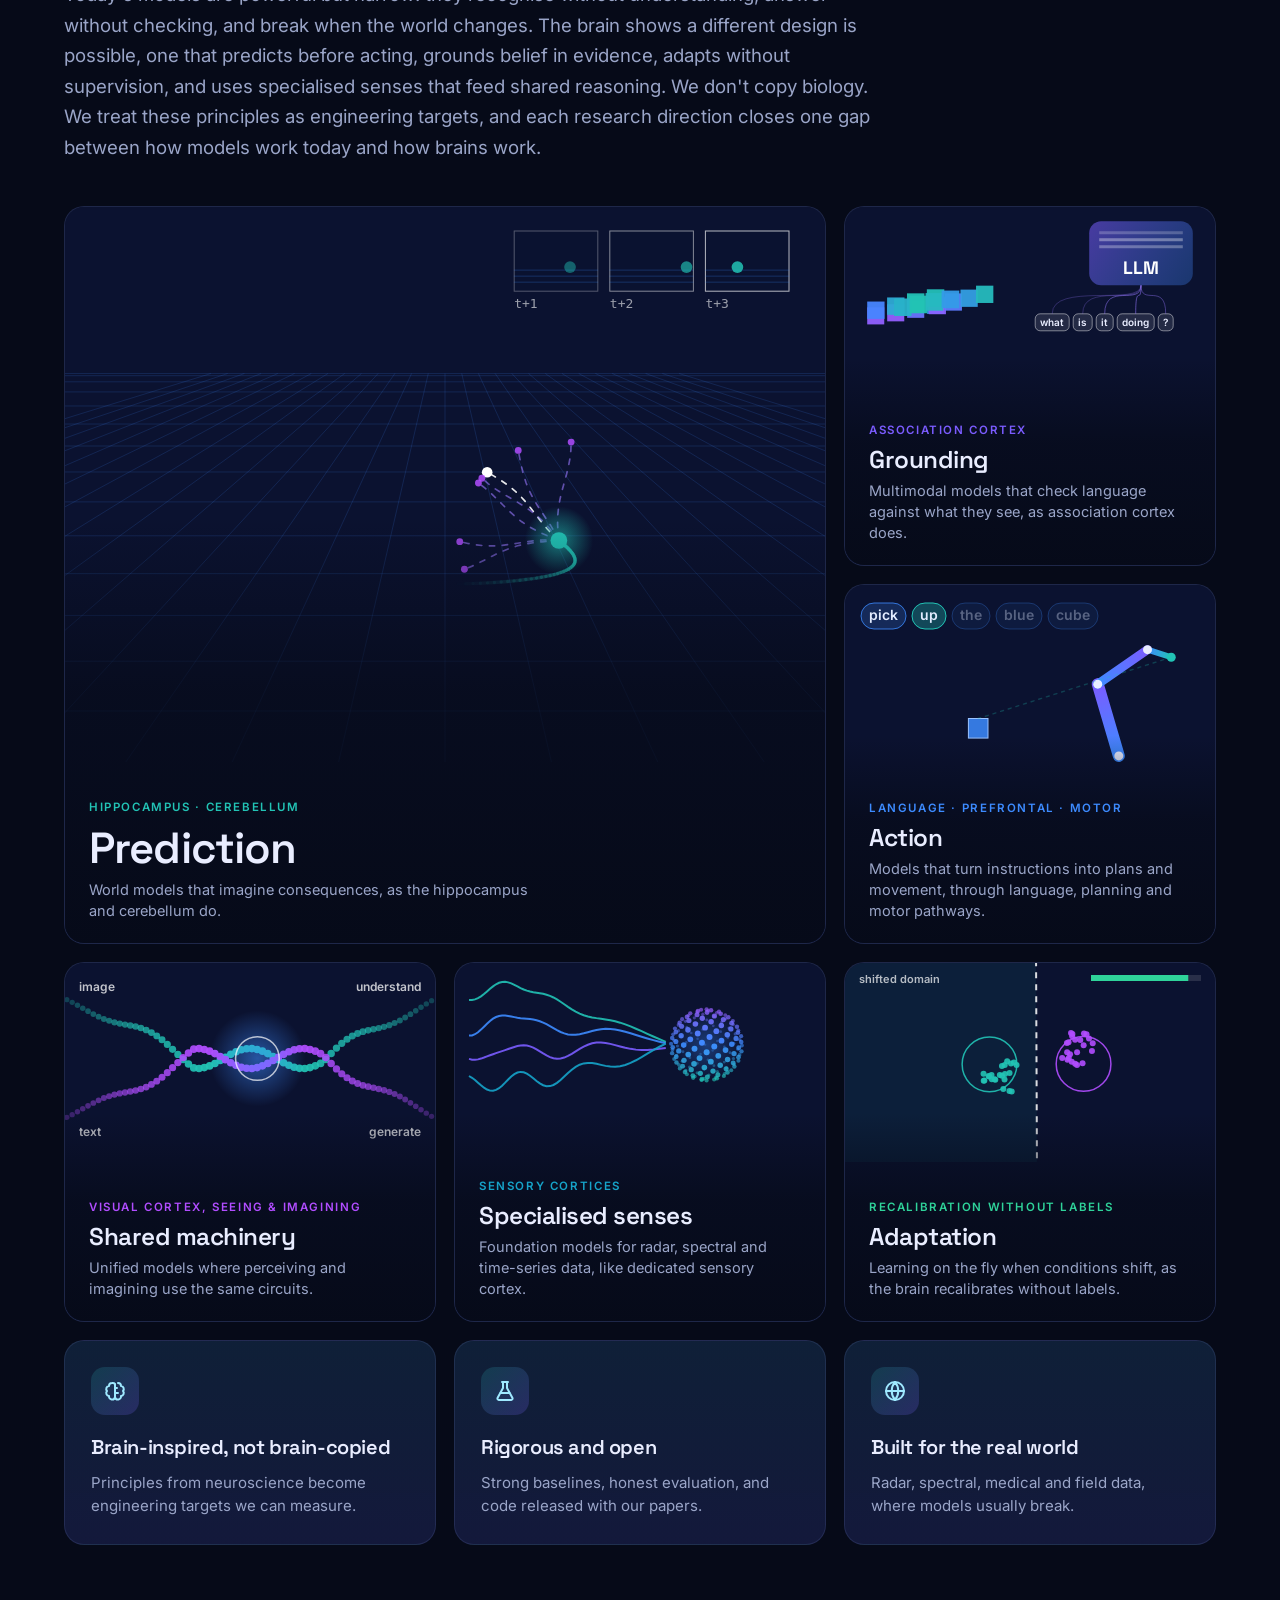
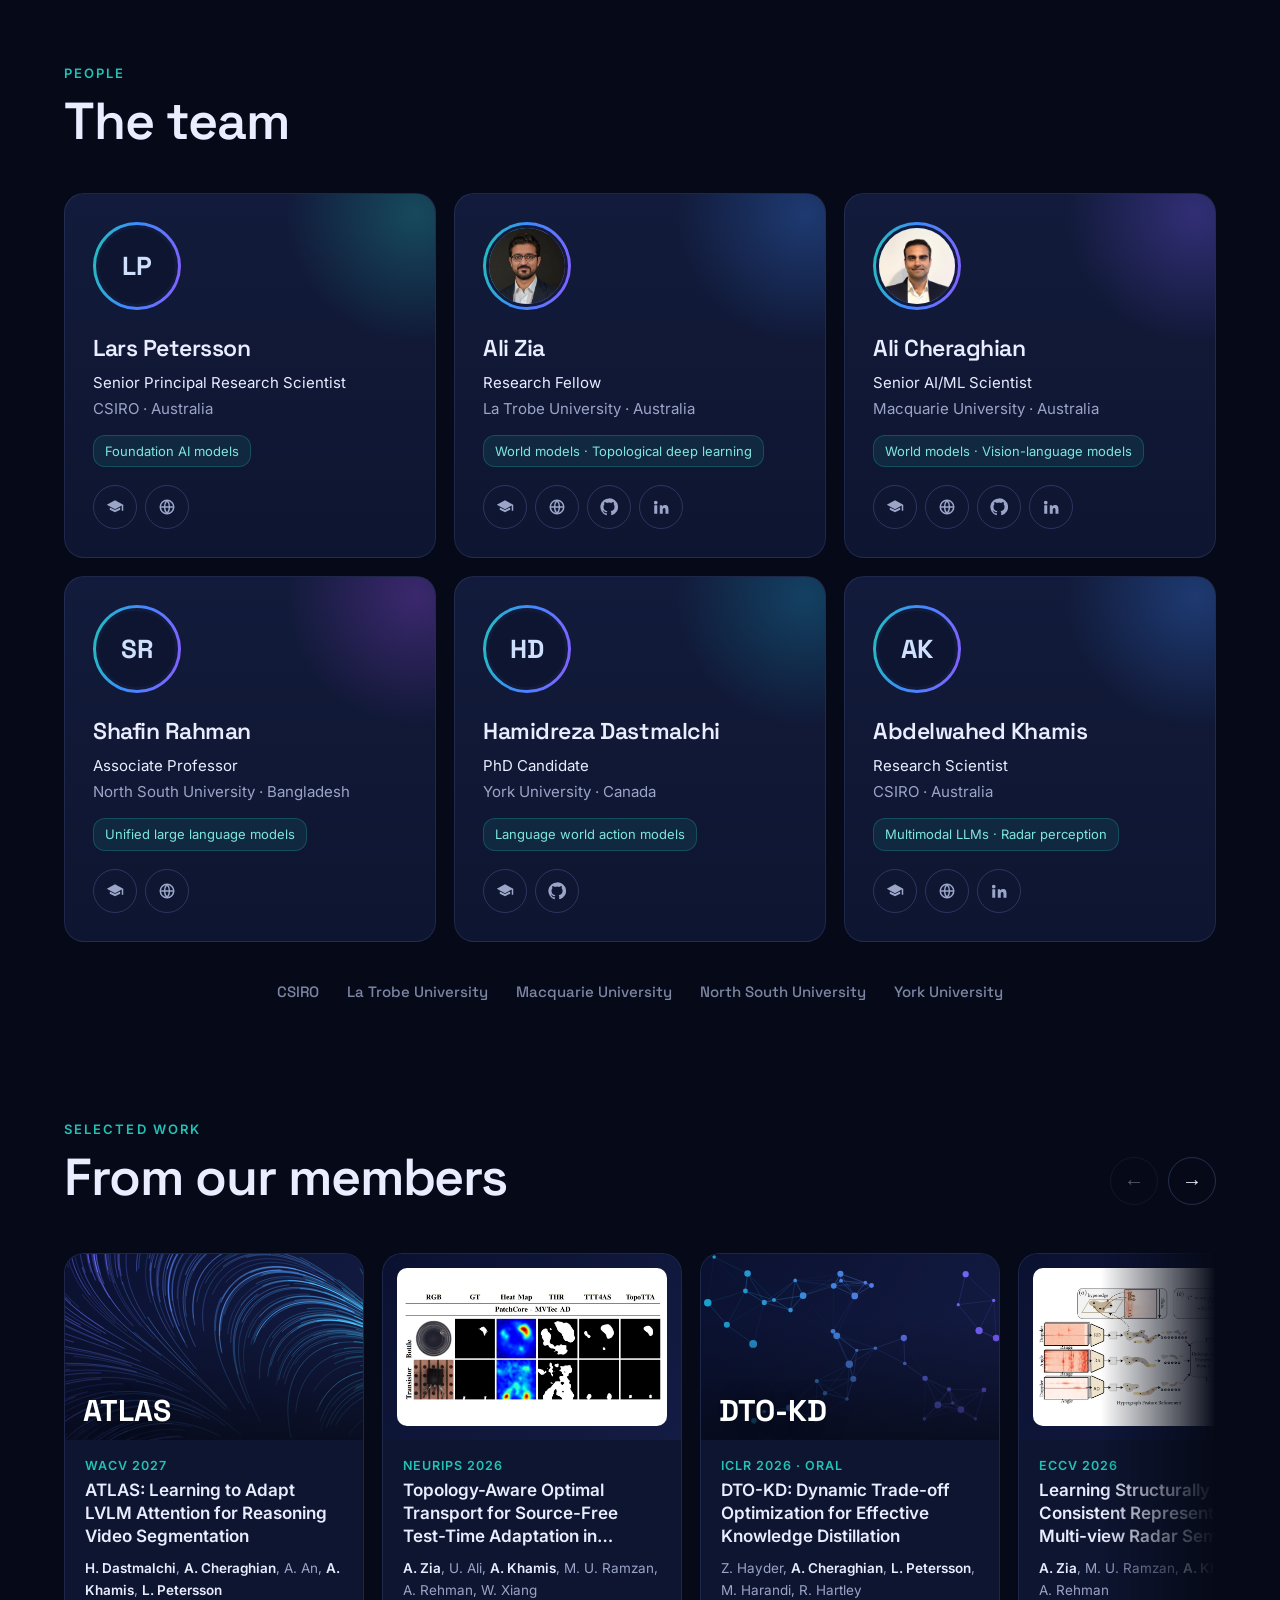
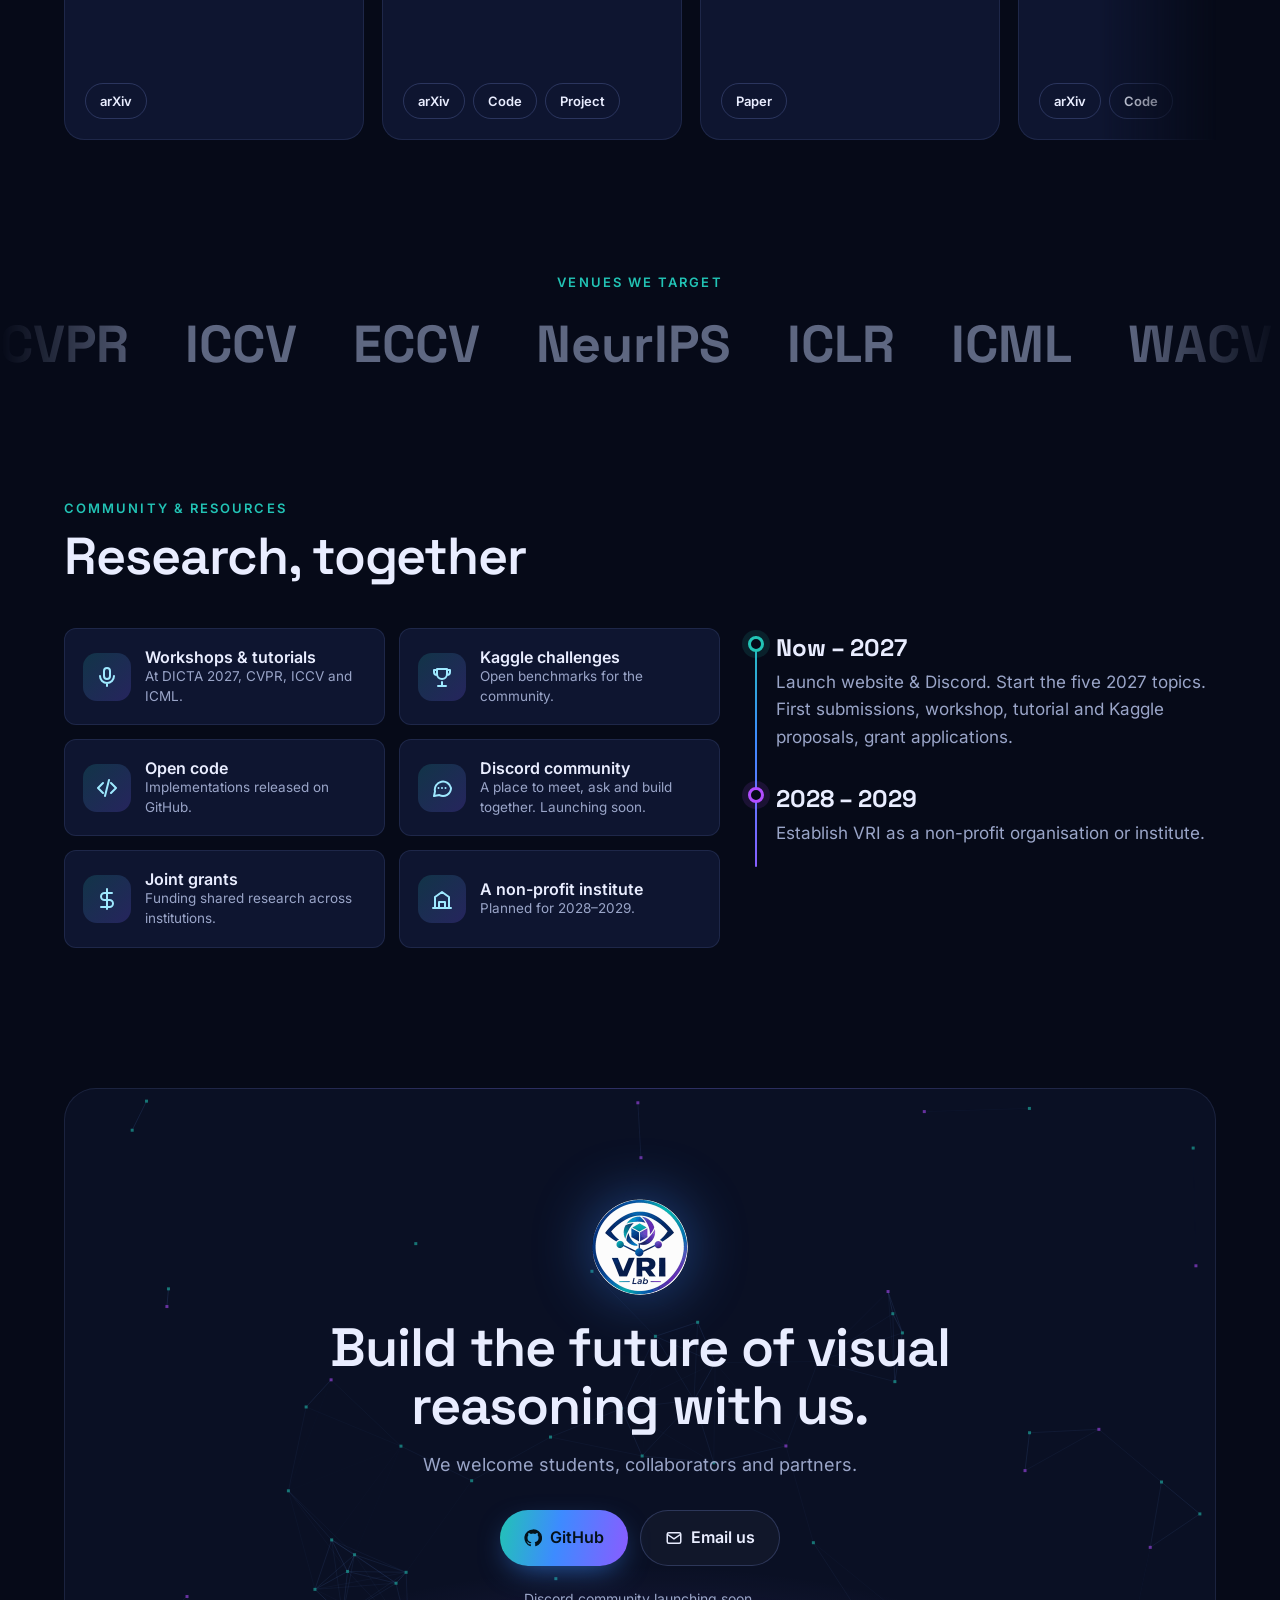
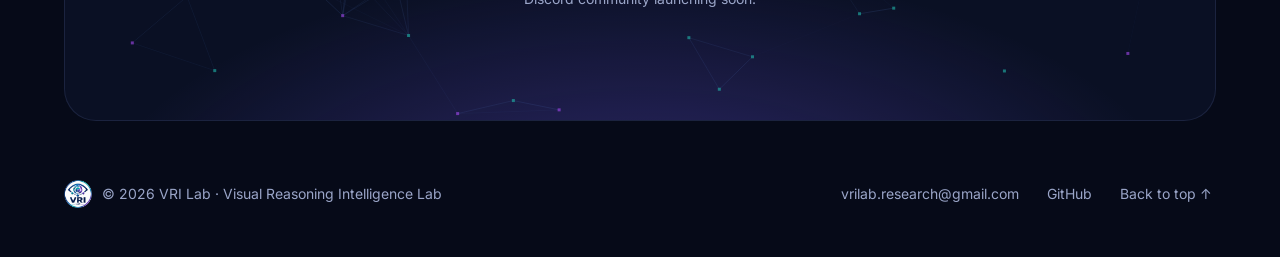
==== commit 6b41641a: "Restructure around mission and philosophy: mission band, six brain-inspired principles with animatio" ====
--- a/index.html
+++ b/index.html
@@ -12,7 +12,7 @@
   <meta property="og:type" content="website">
   <meta property="og:site_name" content="VRI Lab">
   <meta property="og:title" content="VRI Lab · Visual Reasoning Intelligence Lab">
-  <meta property="og:description" content="Machines that see, reason and act. A collaborative research group building visual reasoning and foundation AI models.">
+  <meta property="og:description" content="From models to brain: visual AI that predicts, grounds, adapts and acts.">
   <meta property="og:url" content="https://vri-lab.github.io/VRI/">
   <meta property="og:image" content="https://vri-lab.github.io/VRI/assets/img/og.jpg">
   <meta property="og:image:width" content="1200">
@@ -68,10 +68,10 @@
         <span></span><span></span>
       </button>
       <ul id="navLinks">
-        <li><a href="#research">Research</a></li>
+        <li><a href="#philosophy">Philosophy</a></li>
         <li><a href="#people">People</a></li>
         <li><a href="#work">Work</a></li>
-        <li><a href="#plan">Plan</a></li>
+        <li><a href="#plan">Community</a></li>
         <li><a class="nav-cta" href="#join">Join us</a></li>
       </ul>
     </nav>
@@ -87,12 +87,18 @@
         <h1>Machines that<br><span class="grad">see</span>, <span class="grad">reason</span><br>and <span class="grad">act</span>.</h1>
         <p class="lede">A collaborative, cross-institution research group building visual reasoning and foundation AI models.</p>
         <div class="hero-cta">
-          <a class="btn btn-primary" href="#research">Explore our research</a>
+          <a class="btn btn-primary" href="#philosophy">Our philosophy</a>
           <a class="btn btn-ghost" href="#people">Meet the team</a>
         </div>
         <p class="shape-label" aria-hidden="true"><span id="shapeName">cube</span> · point cloud</p>
       </div>
-      <a class="scroll-cue" href="#news-section" aria-label="Scroll down"><span></span></a>
+      <a class="scroll-cue" href="#mission" aria-label="Scroll down"><span></span></a>
+    </section>
+
+    <!-- ============ MISSION ============ -->
+    <section class="mission" id="mission" aria-labelledby="missionTitle">
+      <p class="kicker" id="missionTitle">Our mission</p>
+      <blockquote class="mission-text reveal" id="missionText"></blockquote>
     </section>
 
     <!-- ============ NEWS ============ -->
@@ -113,8 +119,10 @@
           <li>Hamidreza Dastmalchi, PhD Candidate, York University (Language world action models)</li>
           <li>Abdelwahed Khamis, Research Scientist, CSIRO (Multimodal large language models)</li>
         </ul>
-        <h2>Research topics 2027</h2>
-        <p>World models · Language world action models · Multimodal large language models · Unified large language models · Foundation AI models</p>
+        <h2>Mission</h2>
+        <p>From models to brain: we build visual AI that predicts, grounds, adapts and acts, closing the gap between today's models and the intelligence of the brain.</p>
+        <h2>Philosophy</h2>
+        <p>Prediction · Grounding · Action · Shared machinery · Specialised senses · Adaptation</p>
         <h2>Selected work</h2>
         <ul>
           <li><a href="https://arxiv.org/abs/2610.24783">ATLAS: Learning to Adapt LVLM Attention for Reasoning Video Segmentation</a> (WACV 2027)</li>
@@ -128,13 +136,15 @@
       </section>
     </noscript>
 
-    <!-- ============ RESEARCH ============ -->
-    <section class="section" id="research">
+    <!-- ============ PHILOSOPHY ============ -->
+    <section class="section" id="philosophy">
       <div class="section-head reveal">
-        <p class="kicker">Research · 2027</p>
-        <h2>Five directions, one question:<br>how do machines <em>reason</em> about what they see?</h2>
-      </div>
-      <div class="topics" id="topics"></div>
+        <p class="kicker">Philosophy</p>
+        <h2>From models to <em>brain</em>.</h2>
+        <p class="intro">Today's models are powerful but narrow: they recognise without understanding, answer without checking, and break when the world changes. The brain shows a different design is possible, one that predicts before acting, grounds belief in evidence, adapts without supervision, and uses specialised senses that feed shared reasoning. We don't copy biology. We treat these principles as engineering targets, and each research direction closes one gap between how models work today and how brains work.</p>
+      </div>
+      <div class="topics" id="principles"></div>
+      <div class="approach" id="approach"></div>
     </section>
 
     <!-- ============ PEOPLE ============ -->
@@ -173,7 +183,7 @@
     <!-- ============ PLAN ============ -->
     <section class="section" id="plan">
       <div class="section-head reveal">
-        <p class="kicker">How we work</p>
+        <p class="kicker">Community &amp; resources</p>
         <h2>Research, together</h2>
       </div>
       <div class="plan">
--- a/assets/css/style.css
+++ b/assets/css/style.css
@@ -169,8 +169,7 @@
 .topic:nth-child(1) { grid-column: span 4; grid-row: span 2; }
 .topic:nth-child(2) { grid-column: span 2; }
 .topic:nth-child(3) { grid-column: span 2; }
-.topic:nth-child(4) { grid-column: span 3; }
-.topic:nth-child(5) { grid-column: span 3; }
+.topic:nth-child(4), .topic:nth-child(5), .topic:nth-child(6) { grid-column: span 2; }
 .topic:hover { transform: translateY(-4px); border-color: var(--line-2); box-shadow: 0 30px 60px -30px rgba(61,139,255,.45); }
 .topic canvas { position: absolute; inset: 0; width: 100%; height: 100%; z-index: -1; }
 .topic::after {
@@ -178,7 +177,7 @@
   background: linear-gradient(to top, rgba(6,10,24,.96) 0%, rgba(6,10,24,.7) 34%, transparent 58%);
 }
 .topic-body { position: absolute; left: 0; right: 0; bottom: 0; padding: 20px 24px 22px; }
-.topic-num { font: 600 12.5px var(--font); letter-spacing: .16em; font-variant-numeric: tabular-nums; color: var(--c, var(--teal)); }
+.topic-num { font: 600 11.5px var(--font); letter-spacing: .14em; text-transform: uppercase; color: var(--c, var(--teal)); }
 .topic h3 { font-size: clamp(20px, 1.9vw, 25px); line-height: 1.15; margin: 4px 0 6px; font-weight: 600; }
 .topic:nth-child(1) h3 { font-size: clamp(28px, 3.4vw, 44px); }
 .topic p { margin: 0; color: var(--muted); font-size: 14.5px; max-width: 460px; line-height: 1.45; }
@@ -186,6 +185,29 @@
 .avatar-stack { display: flex; }
 .avatar-stack .av { width: 28px; height: 28px; font-size: 11px; border: 2px solid var(--panel); margin-left: -6px; }
 .avatar-stack .av:first-child { margin-left: 0; }
+
+/* ---------------- Mission ---------------- */
+.mission { max-width: var(--maxw); margin: 0 auto; padding: 20px 24px clamp(50px, 7vw, 80px); }
+.mission-text {
+  margin: 0; max-width: 1040px;
+  font: 500 clamp(26px, 3.6vw, 44px)/1.22 var(--display); letter-spacing: -0.015em; color: var(--text);
+}
+.mission-text strong { font-weight: 700; }
+.section .intro { margin: 22px 0 0; max-width: 820px; color: var(--muted); font-size: clamp(16px, 1.5vw, 18.5px); line-height: 1.65; }
+
+/* ---------------- Approach ---------------- */
+.approach { display: grid; grid-template-columns: repeat(3, 1fr); gap: 18px; margin-top: 18px; }
+.appr {
+  padding: 26px; border-radius: var(--radius); border: 1px solid var(--line);
+  background: linear-gradient(180deg, rgba(34,195,181,.06), rgba(123,92,255,.05)), var(--panel);
+}
+.appr .ico {
+  width: 48px; height: 48px; border-radius: 14px; display: grid; place-items: center; margin-bottom: 16px;
+  background: linear-gradient(135deg, rgba(34,195,181,.18), rgba(123,92,255,.22)); color: #9fe9ff;
+}
+.appr .ico svg { width: 24px; height: 24px; }
+.appr h3 { font-size: 20px; font-weight: 600; }
+.appr p { margin: 8px 0 0; color: var(--muted); font-size: 15px; line-height: 1.55; }
 
 /* ---------------- Avatars ---------------- */
 .av {
@@ -306,6 +328,7 @@
   background: var(--panel); border: 1px solid var(--line); transition: border-color .3s, transform .4s var(--ease);
 }
 .act:hover { border-color: var(--line-2); transform: translateY(-3px); }
+a.act { text-decoration: none; color: inherit; }
 .act .ico {
   width: 48px; height: 48px; border-radius: 14px; flex: none; display: grid; place-items: center;
   background: linear-gradient(135deg, rgba(34,195,181,.18), rgba(123,92,255,.22)); color: #9fe9ff;
@@ -360,8 +383,9 @@
 @media (max-width: 1000px) {
   .topics { grid-template-columns: repeat(2, 1fr); grid-auto-rows: 340px; }
   .topic:nth-child(n) { grid-column: span 1; grid-row: span 1; }
-  .topic:nth-child(1) { grid-column: span 2; }
+  .topic:nth-child(1), .topic:nth-child(6) { grid-column: span 2; }
   .news { grid-template-columns: repeat(2, 1fr); }
+  .approach { grid-template-columns: 1fr; }
   .hero { align-items: flex-end; padding-bottom: 110px; }
   .hero-inner::before { inset: -60px -40px -40px -40px; }
   .people { grid-template-columns: repeat(2, 1fr); }
@@ -390,7 +414,7 @@
   .news { grid-template-columns: 1fr; gap: 0; }
   .news-item { padding: 14px 0; }
   .topics { grid-template-columns: 1fr; grid-auto-rows: 320px; }
-  .topic:nth-child(1) { grid-column: span 1; }
+  .topic:nth-child(1), .topic:nth-child(6) { grid-column: span 1; }
   .people { grid-template-columns: 1fr; gap: 14px; }
   .person { display: grid; grid-template-columns: 76px 1fr; column-gap: 18px; padding: 20px; align-items: start; }
   .person .photo { width: 76px; height: 76px; margin: 0; grid-row: span 5; }
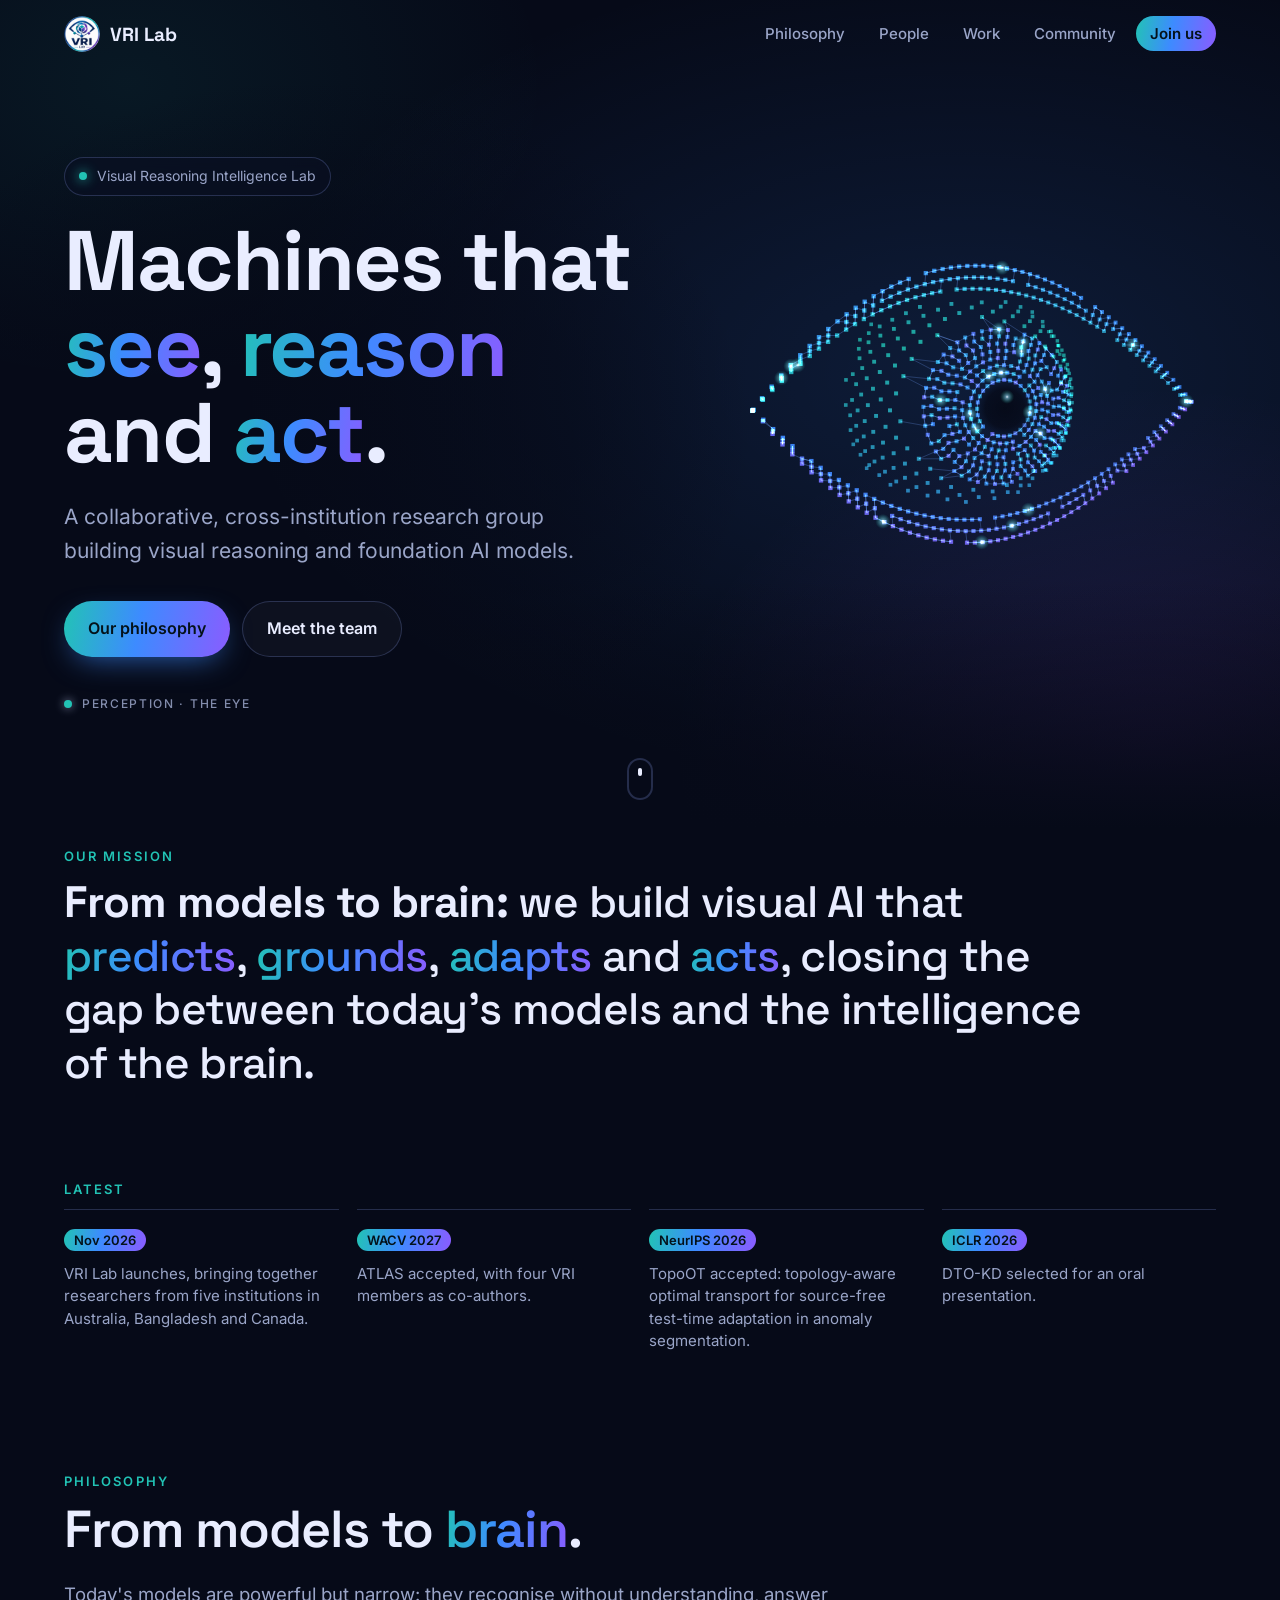
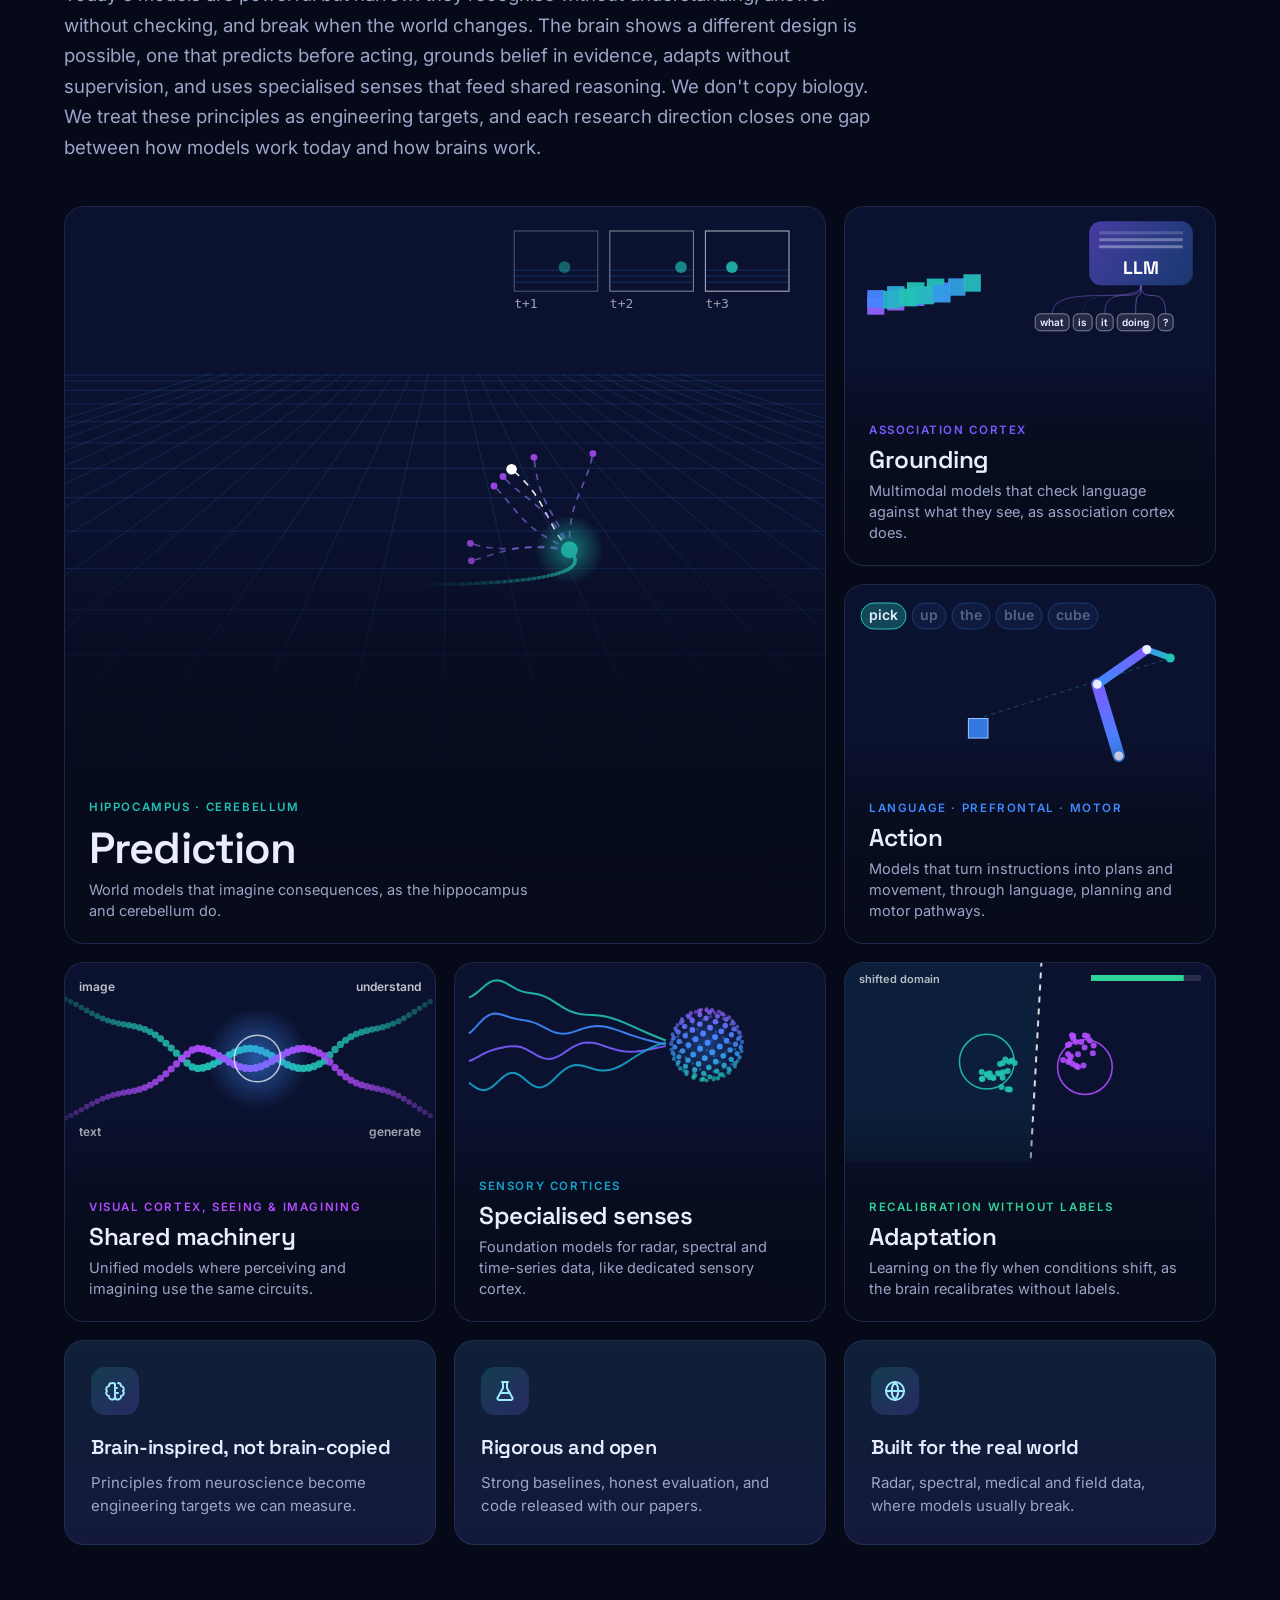
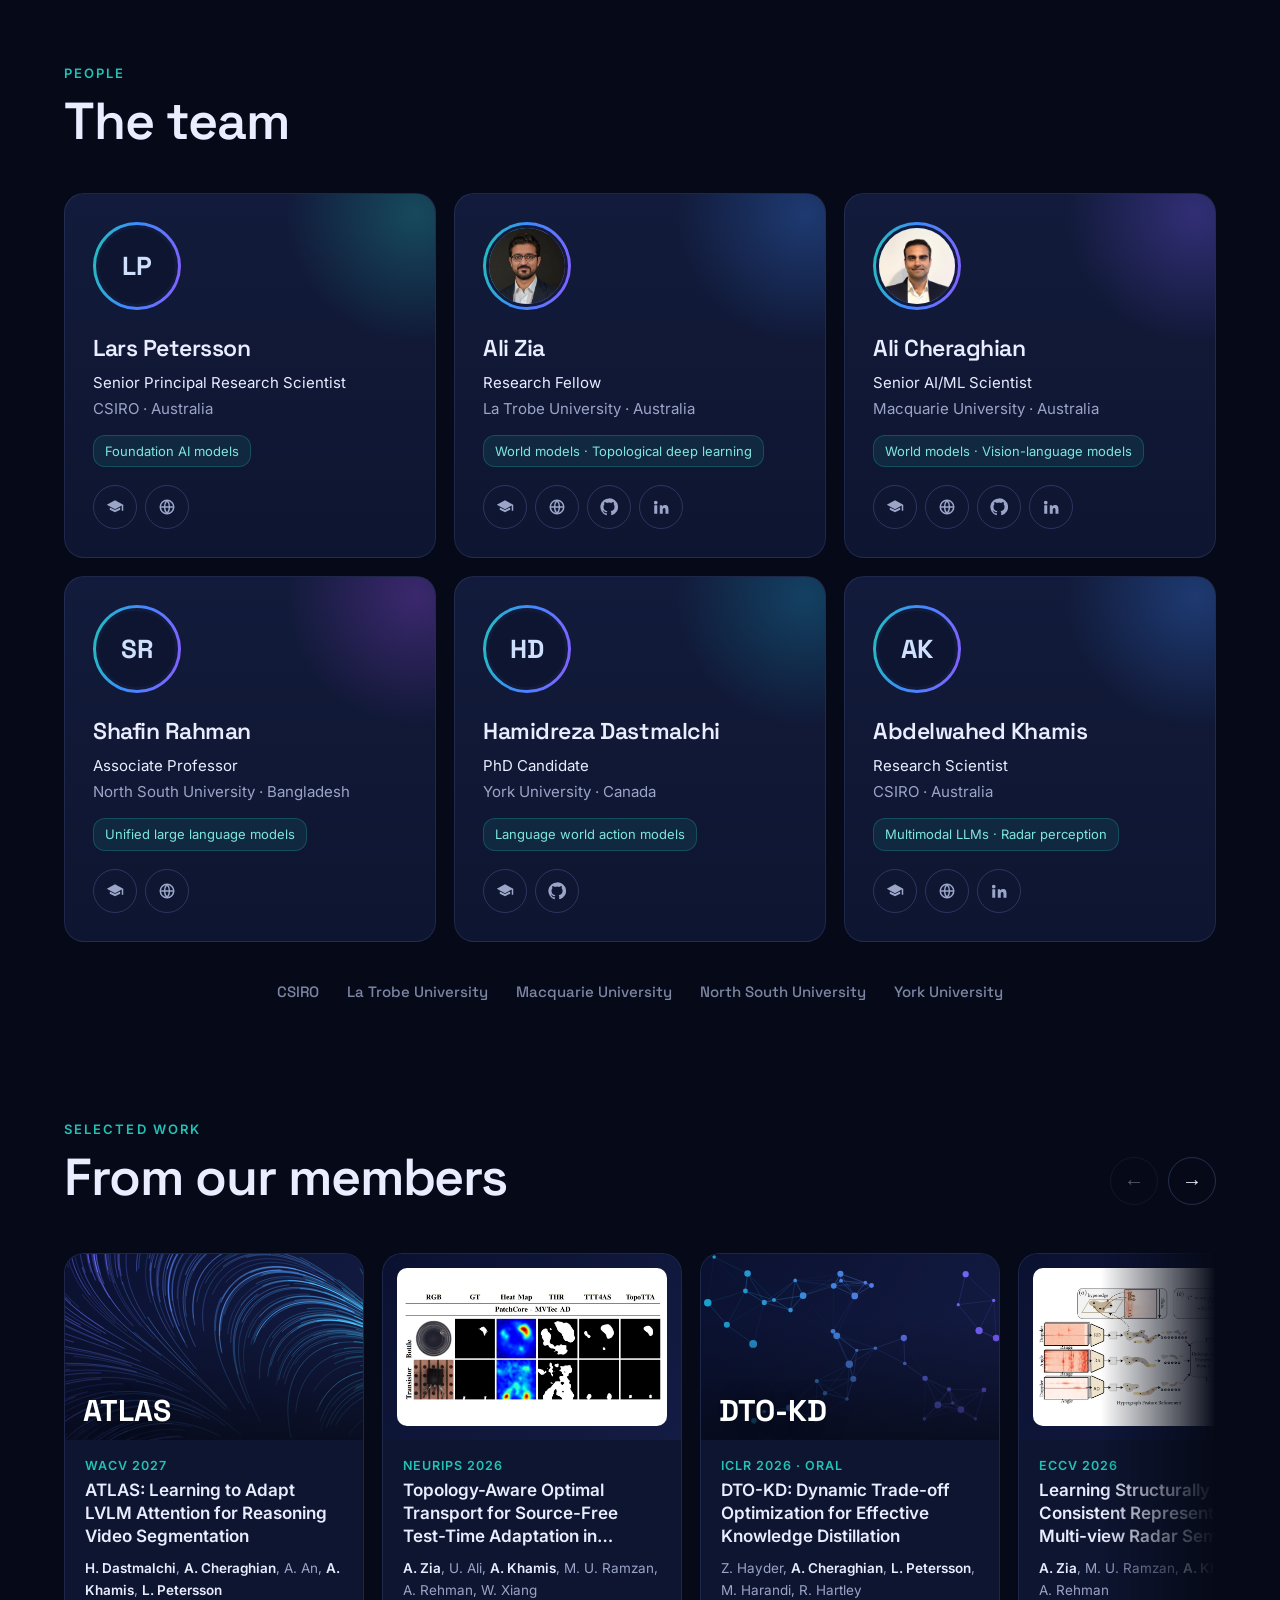
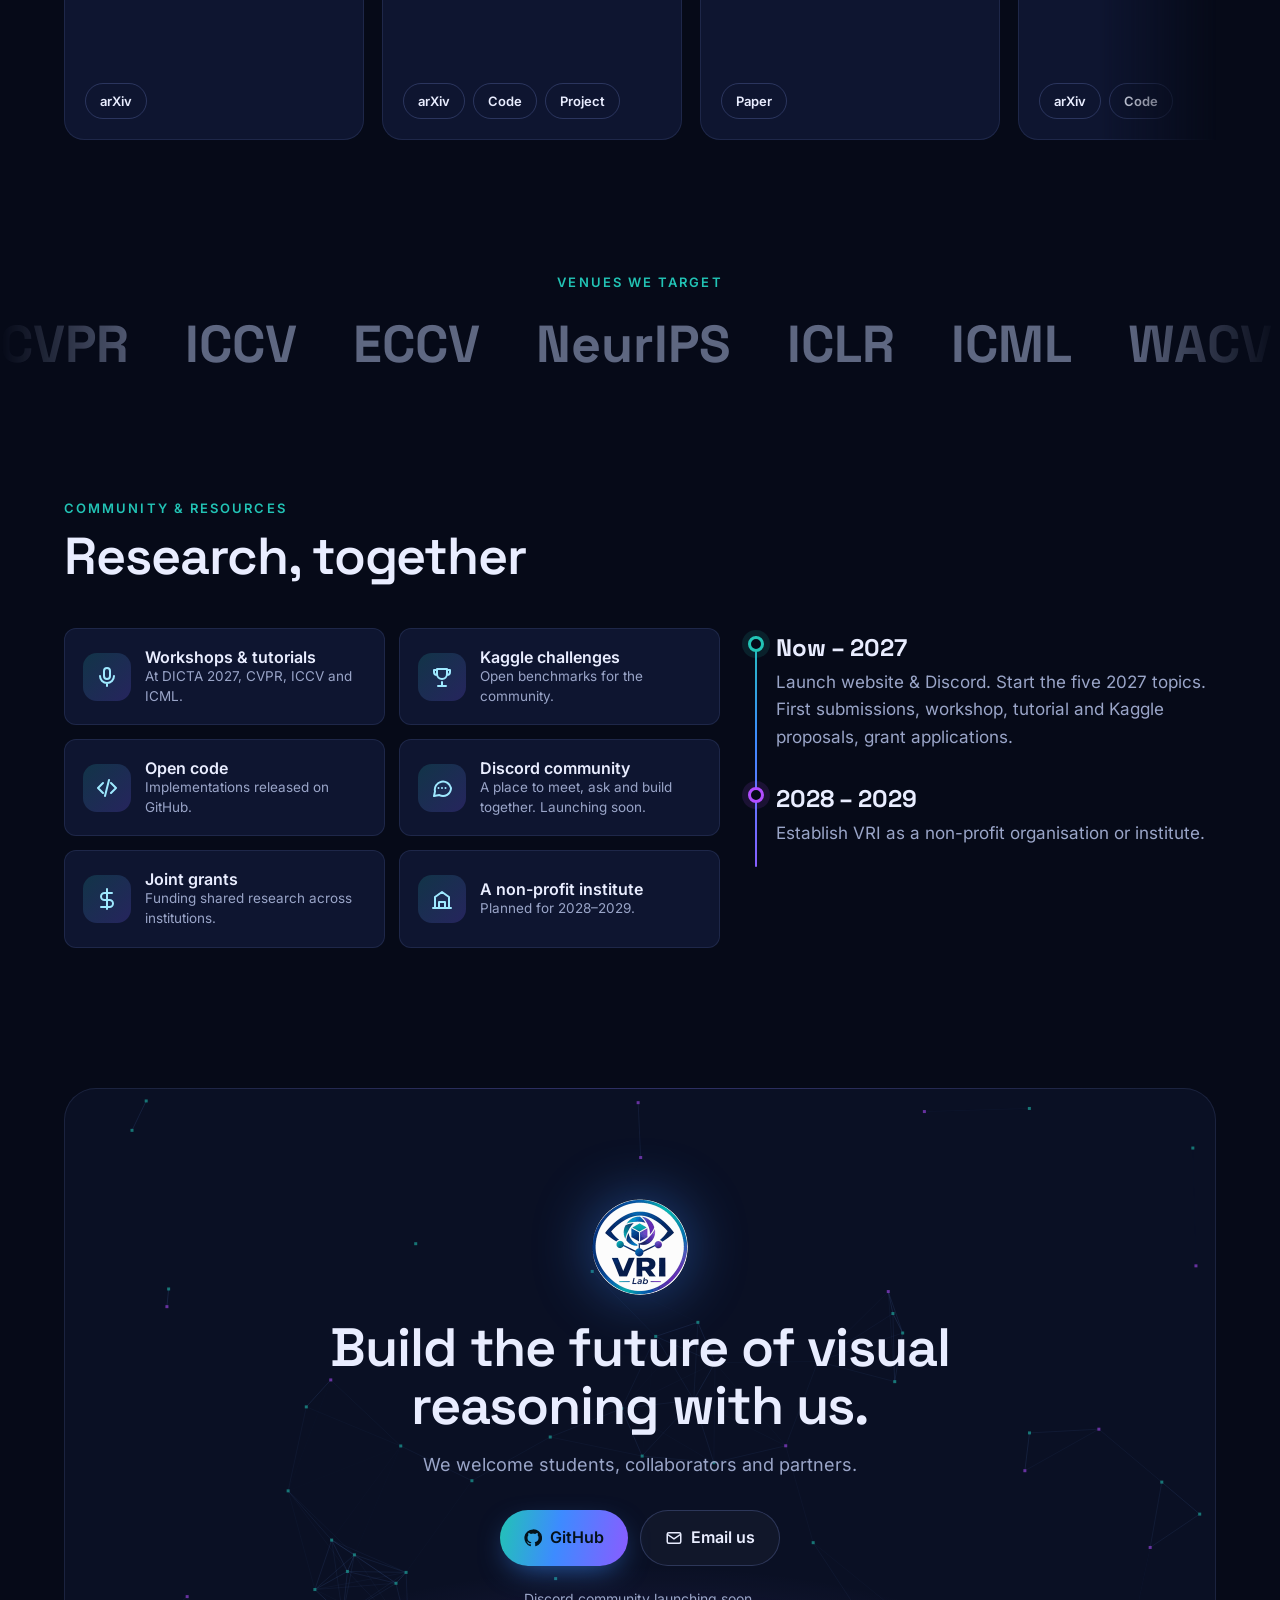
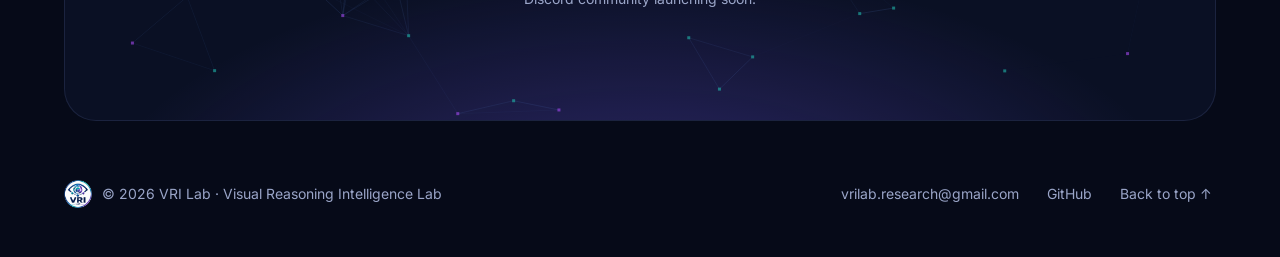
==== commit e56c3cfc: "Hero: eye (perception) morphs into a brain whose regions light up in turn, with callouts Co-Authored" ====
--- a/index.html
+++ b/index.html
@@ -17,12 +17,12 @@
   <meta property="og:image" content="https://vri-lab.github.io/VRI/assets/img/og.jpg">
   <meta property="og:image:width" content="1200">
   <meta property="og:image:height" content="630">
-  <meta property="og:image:alt" content="VRI Lab: Machines that see, reason and act, beside a glowing 3D point cloud">
+  <meta property="og:image:alt" content="VRI Lab: Machines that see, reason and act, beside a glowing point-cloud brain">
   <meta name="twitter:card" content="summary_large_image">
   <meta name="twitter:title" content="VRI Lab · Visual Reasoning Intelligence Lab">
   <meta name="twitter:description" content="Machines that see, reason and act.">
   <meta name="twitter:image" content="https://vri-lab.github.io/VRI/assets/img/og.jpg">
-  <meta name="twitter:image:alt" content="VRI Lab: Machines that see, reason and act, beside a glowing 3D point cloud">
+  <meta name="twitter:image:alt" content="VRI Lab: Machines that see, reason and act, beside a glowing point-cloud brain">
 
   <link rel="icon" type="image/png" sizes="32x32" href="assets/img/favicon-32.png">
   <link rel="apple-touch-icon" href="assets/img/apple-touch-icon.png">
@@ -90,7 +90,7 @@
           <a class="btn btn-primary" href="#philosophy">Our philosophy</a>
           <a class="btn btn-ghost" href="#people">Meet the team</a>
         </div>
-        <p class="shape-label" aria-hidden="true"><span id="shapeName">cube</span> · point cloud</p>
+        <p class="shape-label" aria-hidden="true"><span class="sdot" id="shapeDot"></span><span id="shapeName">Perception · the eye</span></p>
       </div>
       <a class="scroll-cue" href="#mission" aria-label="Scroll down"><span></span></a>
     </section>
--- a/assets/css/style.css
+++ b/assets/css/style.css
@@ -124,9 +124,11 @@
 .hero-cta { display: flex; flex-wrap: wrap; gap: 12px; }
 .hero-cta.center { justify-content: center; }
 .shape-label {
+  display: flex; align-items: center; gap: 10px; min-height: 14px;
   margin: 40px 0 0; font: 500 12px/1 var(--font);
   letter-spacing: .14em; text-transform: uppercase; color: rgba(154,165,200,.85);
 }
+.shape-label .sdot { width: 8px; height: 8px; border-radius: 50%; background: #22c3b5; box-shadow: 0 0 10px currentColor; transition: background .4s; }
 .scroll-cue {
   position: absolute; left: 50%; bottom: 28px; transform: translateX(-50%);
   width: 26px; height: 42px; border: 2px solid var(--line-2); border-radius: 14px;
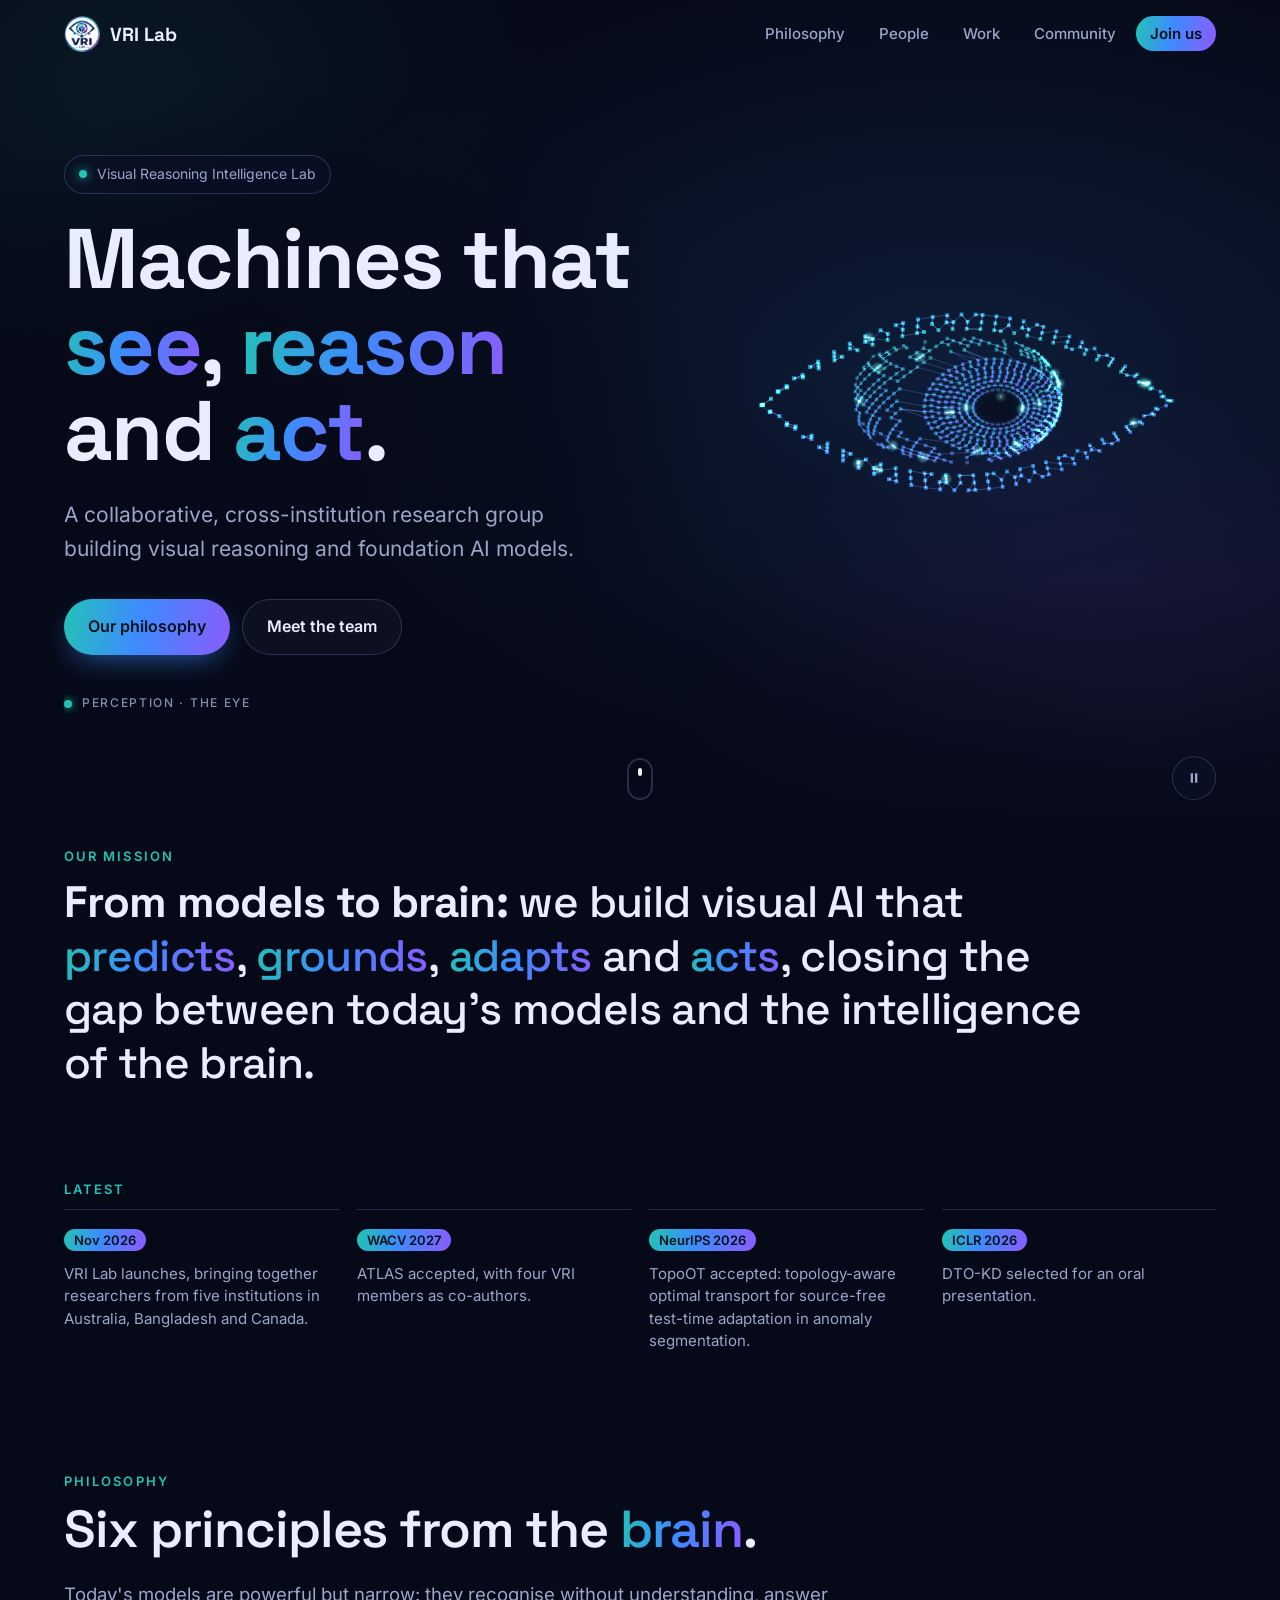
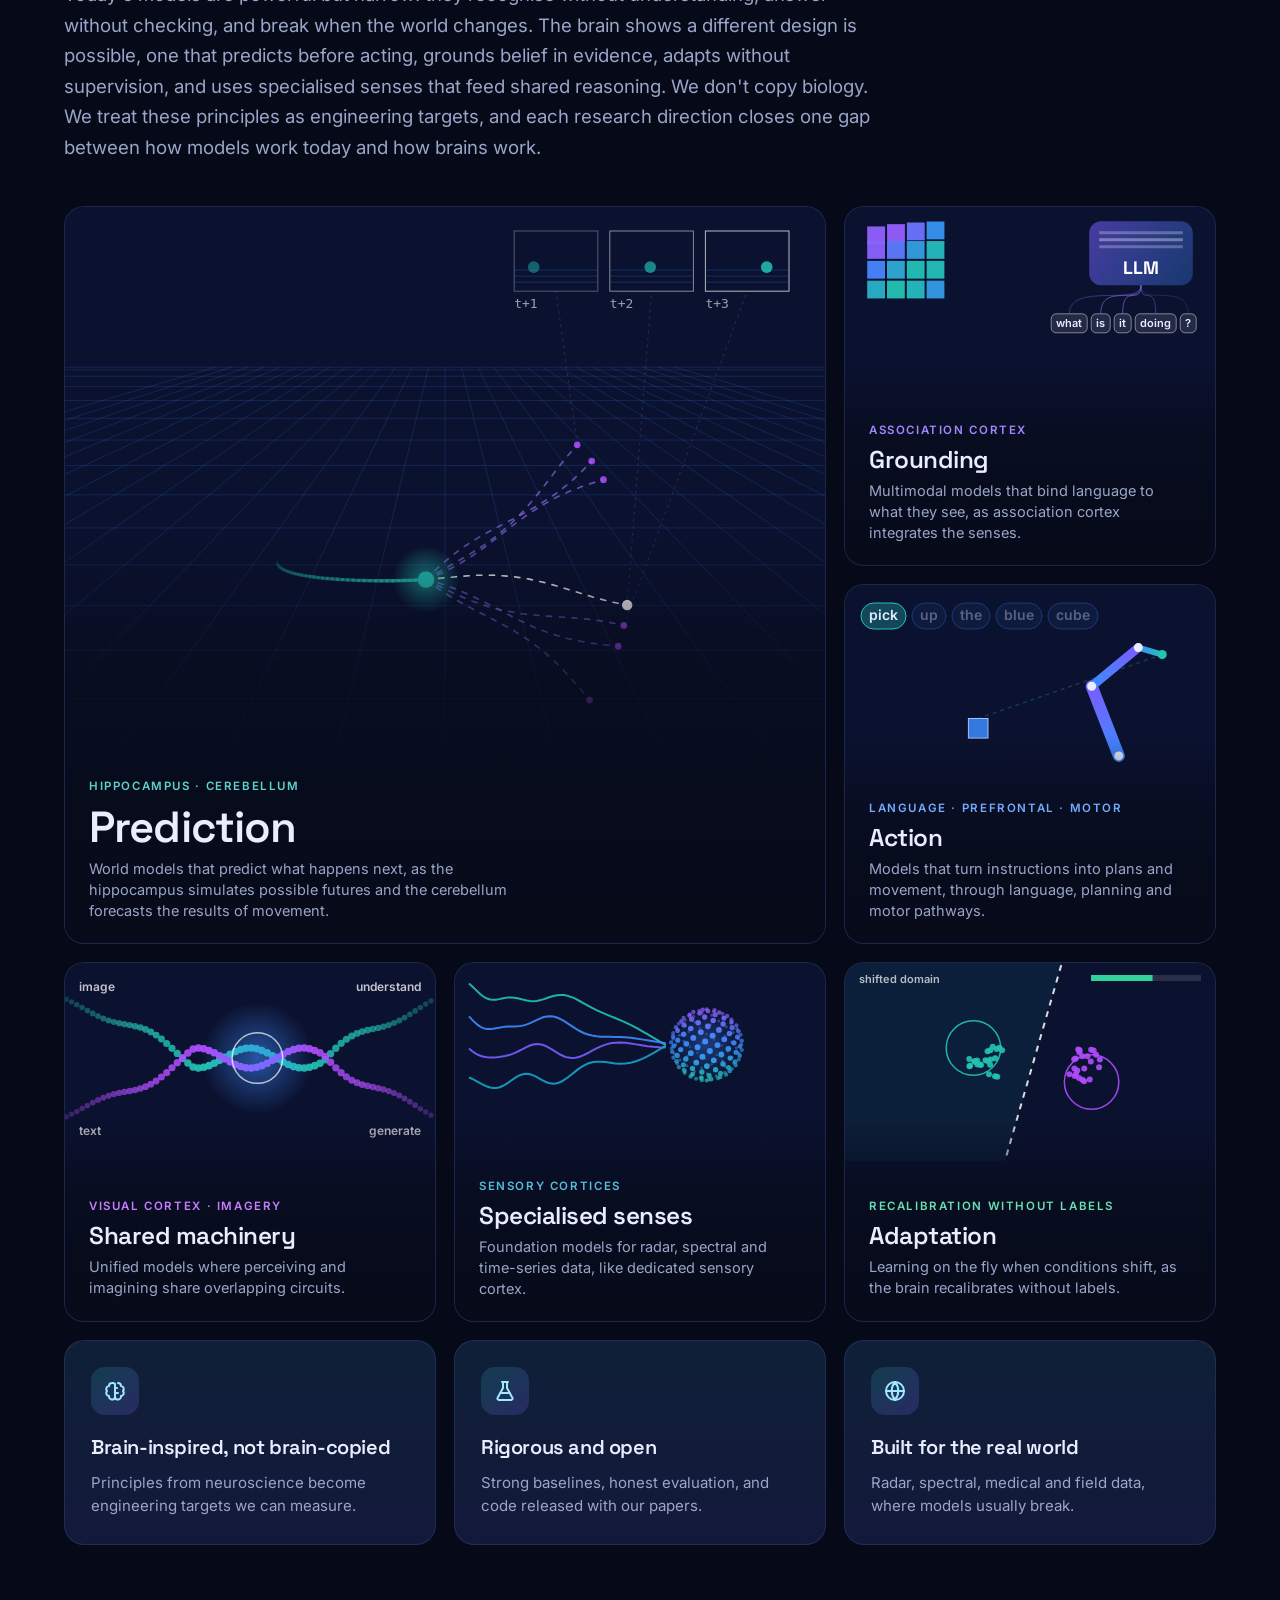
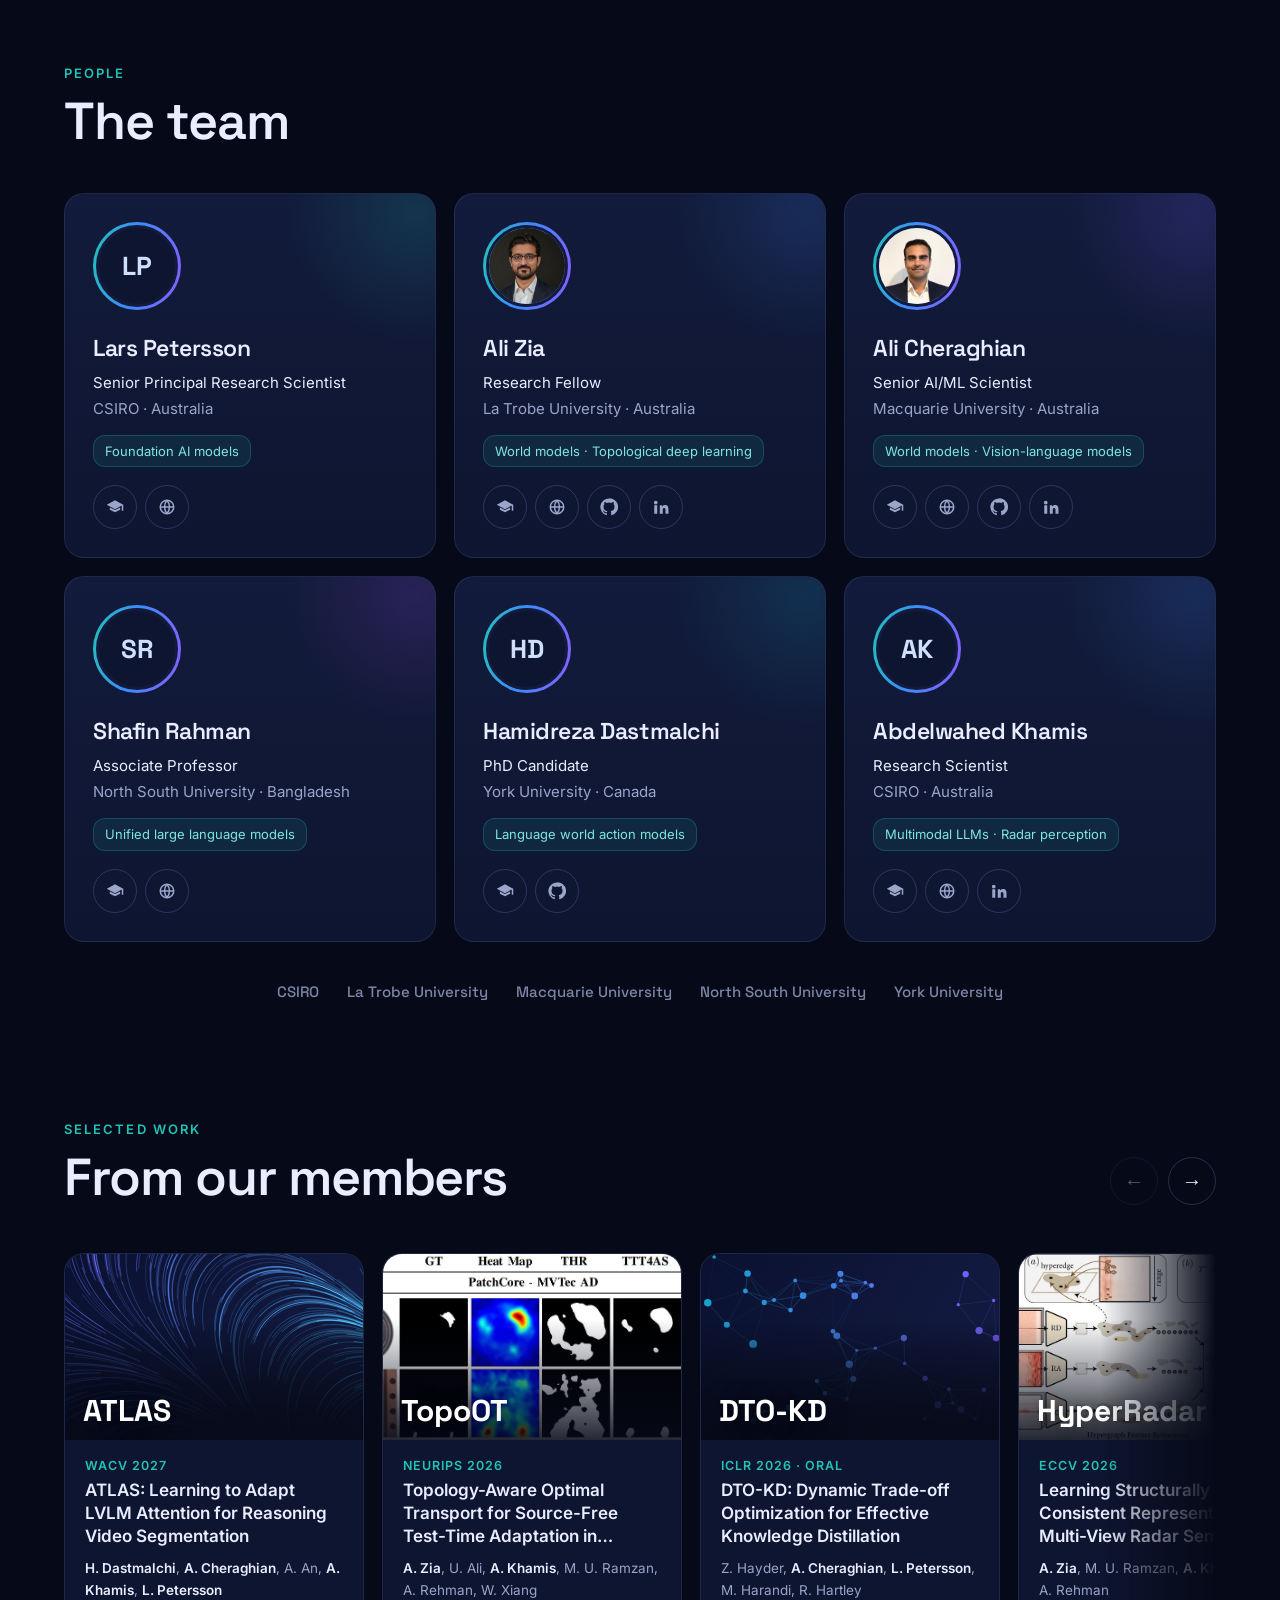
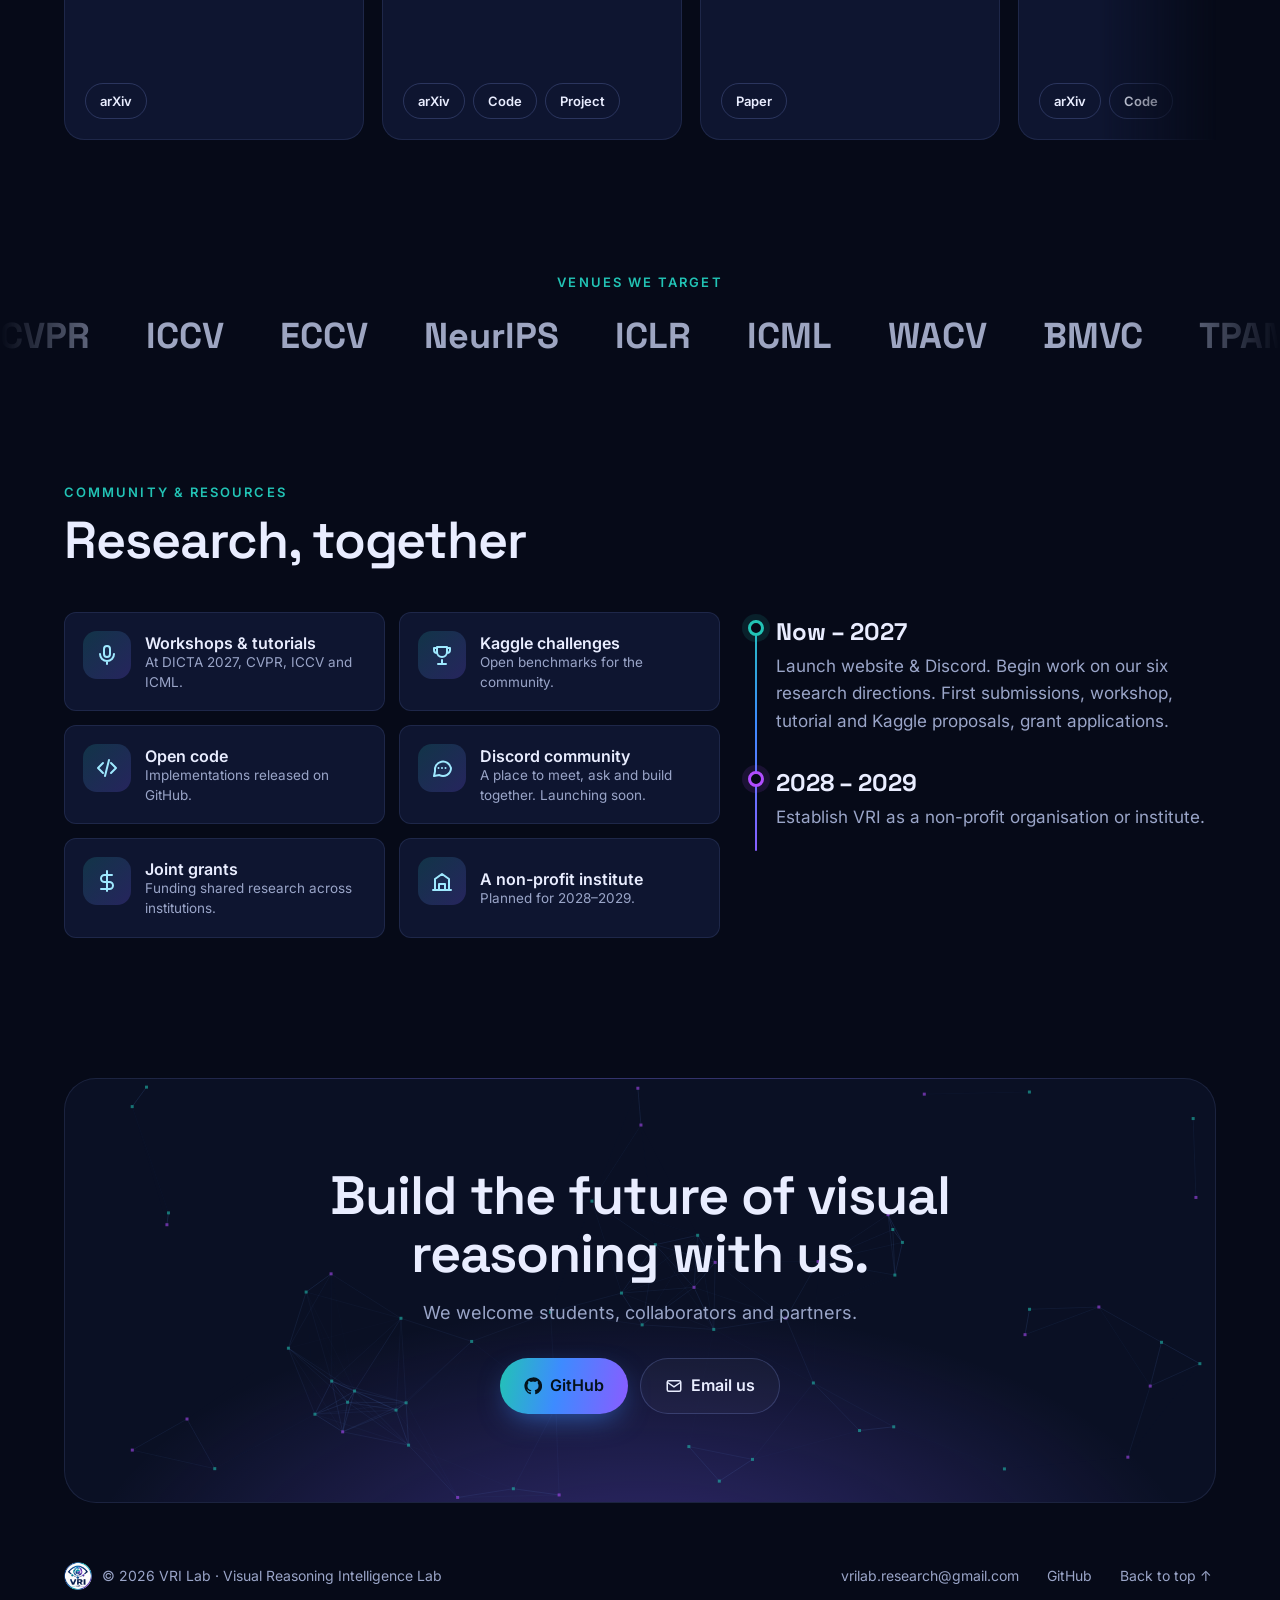
==== commit dfec7694: "Five-tester fixes: accurate brain-region wording, principle-matched hero regions, smoother staggered" ====
--- a/index.html
+++ b/index.html
@@ -4,7 +4,7 @@
   <meta charset="utf-8">
   <meta name="viewport" content="width=device-width, initial-scale=1">
   <title>VRI Lab · Visual Reasoning Intelligence Lab</title>
-  <meta name="description" content="VRI Lab: a collaborative group researching world models, vision-language-action models, multimodal LLMs and foundation models, including time series.">
+  <meta name="description" content="VRI Lab: from models to brain. A cross-institution group building visual AI that predicts, grounds, adapts and acts.">
   <meta name="keywords" content="VRI Lab, Visual Reasoning Intelligence Lab, computer vision, machine learning, world models, multimodal large language models, vision-language-action, foundation models">
   <meta name="theme-color" content="#060a18">
   <link rel="canonical" href="https://vri-lab.github.io/VRI/">
@@ -20,7 +20,7 @@
   <meta property="og:image:alt" content="VRI Lab: Machines that see, reason and act, beside a glowing point-cloud brain">
   <meta name="twitter:card" content="summary_large_image">
   <meta name="twitter:title" content="VRI Lab · Visual Reasoning Intelligence Lab">
-  <meta name="twitter:description" content="Machines that see, reason and act.">
+  <meta name="twitter:description" content="From models to brain: visual AI that predicts, grounds, adapts and acts.">
   <meta name="twitter:image" content="https://vri-lab.github.io/VRI/assets/img/og.jpg">
   <meta name="twitter:image:alt" content="VRI Lab: Machines that see, reason and act, beside a glowing point-cloud brain">
 
@@ -40,7 +40,8 @@
     "alternateName": "VRI Lab",
     "url": "https://vri-lab.github.io/VRI/",
     "logo": "https://vri-lab.github.io/VRI/assets/img/logo.png",
-    "description": "A collaborative research group advancing visual reasoning and foundation AI models.",
+    "description": "VRI Lab: from models to brain. A cross-institution group building visual AI that predicts, grounds, adapts and acts.",
+    "slogan": "From models to brain",
     "email": "vrilab.research@gmail.com",
     "sameAs": ["https://github.com/VRI-Lab"],
     "knowsAbout": ["Computer vision", "Machine learning", "World models", "Multimodal large language models", "Vision-language-action models", "Foundation models"],
@@ -90,14 +91,19 @@
           <a class="btn btn-primary" href="#philosophy">Our philosophy</a>
           <a class="btn btn-ghost" href="#people">Meet the team</a>
         </div>
+        <p class="sr-only">Animation: an eye, representing perception, morphs into a brain whose regions light up in turn for each of our principles.</p>
         <p class="shape-label" aria-hidden="true"><span class="sdot" id="shapeDot"></span><span id="shapeName">Perception · the eye</span></p>
       </div>
       <a class="scroll-cue" href="#mission" aria-label="Scroll down"><span></span></a>
+      <button class="motion-toggle" id="motionToggle" type="button" aria-pressed="false" aria-label="Pause animations">
+        <svg class="i-pause" viewBox="0 0 24 24" width="16" height="16" aria-hidden="true"><path fill="currentColor" d="M7 5h3.5v14H7zM13.5 5H17v14h-3.5z"/></svg>
+        <svg class="i-play" viewBox="0 0 24 24" width="16" height="16" aria-hidden="true"><path fill="currentColor" d="M8 5v14l11-7z"/></svg>
+      </button>
     </section>
 
     <!-- ============ MISSION ============ -->
     <section class="mission" id="mission" aria-labelledby="missionTitle">
-      <p class="kicker" id="missionTitle">Our mission</p>
+      <h2 class="kicker" id="missionTitle">Our mission</h2>
       <blockquote class="mission-text reveal" id="missionText"></blockquote>
     </section>
 
@@ -113,16 +119,24 @@
         <h2>People</h2>
         <ul>
           <li>Lars Petersson, Senior Principal Research Scientist, CSIRO (Foundation AI models)</li>
-          <li>Ali Zia, Research Fellow, La Trobe University (World models)</li>
-          <li>Ali Cheraghian, Senior AI/ML Scientist, Macquarie University (World models)</li>
+          <li>Ali Zia, Research Fellow, La Trobe University (World models · Topological deep learning)</li>
+          <li>Ali Cheraghian, Senior AI/ML Scientist, Macquarie University (World models · Vision-language models)</li>
           <li>Shafin Rahman, Associate Professor, North South University (Unified large language models)</li>
           <li>Hamidreza Dastmalchi, PhD Candidate, York University (Language world action models)</li>
-          <li>Abdelwahed Khamis, Research Scientist, CSIRO (Multimodal large language models)</li>
+          <li>Abdelwahed Khamis, Research Scientist, CSIRO (Multimodal LLMs · Radar perception)</li>
         </ul>
         <h2>Mission</h2>
         <p>From models to brain: we build visual AI that predicts, grounds, adapts and acts, closing the gap between today's models and the intelligence of the brain.</p>
         <h2>Philosophy</h2>
-        <p>Prediction · Grounding · Action · Shared machinery · Specialised senses · Adaptation</p>
+        <p>Today's models are powerful but narrow. The brain shows a different design is possible, and we treat its principles as engineering targets:</p>
+        <ul>
+          <li>Prediction: world models that predict what happens next (hippocampus, cerebellum)</li>
+          <li>Grounding: multimodal models that bind language to what they see (association cortex)</li>
+          <li>Action: models that turn instructions into plans and movement (language, prefrontal and motor pathways)</li>
+          <li>Shared machinery: unified models where perceiving and imagining share circuits (visual cortex)</li>
+          <li>Specialised senses: foundation models for radar, spectral and time-series data (sensory cortices)</li>
+          <li>Adaptation: learning on the fly when conditions shift, without labels</li>
+        </ul>
         <h2>Selected work</h2>
         <ul>
           <li><a href="https://arxiv.org/abs/2610.24783">ATLAS: Learning to Adapt LVLM Attention for Reasoning Video Segmentation</a> (WACV 2027)</li>
@@ -140,7 +154,7 @@
     <section class="section" id="philosophy">
       <div class="section-head reveal">
         <p class="kicker">Philosophy</p>
-        <h2>From models to <em>brain</em>.</h2>
+        <h2>Six principles from the <em>brain</em>.</h2>
         <p class="intro">Today's models are powerful but narrow: they recognise without understanding, answer without checking, and break when the world changes. The brain shows a different design is possible, one that predicts before acting, grounds belief in evidence, adapts without supervision, and uses specialised senses that feed shared reasoning. We don't copy biology. We treat these principles as engineering targets, and each research direction closes one gap between how models work today and how brains work.</p>
       </div>
       <div class="topics" id="principles"></div>
@@ -154,7 +168,7 @@
         <h2>The team</h2>
       </div>
       <div class="people" id="peopleGrid"></div>
-      <p class="orgs reveal" aria-label="Member institutions">
+      <p class="orgs reveal">
         <span>CSIRO</span><span>La Trobe University</span><span>Macquarie University</span><span>North South University</span><span>York University</span>
       </p>
     </section>
@@ -196,7 +210,6 @@
     <section class="join" id="join">
       <canvas id="joinCanvas" aria-hidden="true"></canvas>
       <div class="join-inner reveal">
-        <img src="assets/img/logo.png" alt="VRI Lab logo" width="96" height="96">
         <h2>Build the future of visual reasoning with us.</h2>
         <p>We welcome students, collaborators and partners.</p>
         <div class="hero-cta center">
@@ -209,7 +222,6 @@
             Email us
           </a>
         </div>
-        <p class="soon">Discord community launching soon.</p>
       </div>
     </section>
   </main>
--- a/assets/css/style.css
+++ b/assets/css/style.css
@@ -114,7 +114,7 @@
 .eyebrow {
   display: inline-flex; align-items: center; gap: 10px; margin: 0 0 22px;
   padding: 7px 14px; border: 1px solid var(--line-2); border-radius: 999px;
-  font-size: 14px; color: var(--muted); background: rgba(10,16,36,.6); backdrop-filter: blur(6px);
+  font-size: 14px; color: var(--muted); background: rgba(10,16,36,.82);
 }
 .eyebrow .dot { width: 8px; height: 8px; border-radius: 50%; background: var(--teal); box-shadow: 0 0 12px var(--teal); animation: pulse 2s infinite; }
 @keyframes pulse { 50% { opacity: .35; } }
@@ -124,11 +124,23 @@
 .hero-cta { display: flex; flex-wrap: wrap; gap: 12px; }
 .hero-cta.center { justify-content: center; }
 .shape-label {
-  display: flex; align-items: center; gap: 10px; min-height: 14px;
-  margin: 40px 0 0; font: 500 12px/1 var(--font);
+  display: flex; align-items: center; gap: 10px; min-height: 18px; white-space: nowrap; overflow: hidden; text-overflow: ellipsis;
+  margin: 40px 0 0; font: 500 12px/1.4 var(--font);
   letter-spacing: .14em; text-transform: uppercase; color: rgba(154,165,200,.85);
 }
-.shape-label .sdot { width: 8px; height: 8px; border-radius: 50%; background: #22c3b5; box-shadow: 0 0 10px currentColor; transition: background .4s; }
+.shape-label .sdot { flex: none; width: 8px; height: 8px; border-radius: 50%; background: #22c3b5; color: #22c3b5; box-shadow: 0 0 10px currentColor; transition: background .4s; }
+.shape-label span:last-child { overflow: hidden; text-overflow: ellipsis; }
+.sr-only { position: absolute; width: 1px; height: 1px; padding: 0; margin: -1px; overflow: hidden; clip: rect(0 0 0 0); white-space: nowrap; border: 0; }
+.motion-toggle {
+  position: absolute; right: var(--gutter); bottom: 28px; width: 44px; height: 44px; border-radius: 50%;
+  display: grid; place-items: center; cursor: pointer; color: var(--muted);
+  background: rgba(10,16,36,.85); border: 1px solid var(--line-2);
+}
+.motion-toggle:hover { color: var(--text); }
+.motion-toggle .i-play { display: none; }
+.motion-toggle.is-paused .i-play { display: block; }
+.motion-toggle.is-paused .i-pause { display: none; }
+.motion-paused .marquee-track { animation-play-state: paused; }
 .scroll-cue {
   position: absolute; left: 50%; bottom: 28px; transform: translateX(-50%);
   width: 26px; height: 42px; border: 2px solid var(--line-2); border-radius: 14px;
@@ -178,11 +190,12 @@
   content: ""; position: absolute; inset: 0; z-index: -1;
   background: linear-gradient(to top, rgba(6,10,24,.96) 0%, rgba(6,10,24,.7) 34%, transparent 58%);
 }
-.topic-body { position: absolute; left: 0; right: 0; bottom: 0; padding: 20px 24px 22px; }
+.topic-body { position: absolute; left: 0; right: 0; bottom: 0; padding: 20px 24px 22px; min-height: 150px; }
+.topic:nth-child(1) .topic-body { min-height: 0; }
 .topic-num { font: 600 11.5px var(--font); letter-spacing: .14em; text-transform: uppercase; color: var(--c, var(--teal)); }
 .topic h3 { font-size: clamp(20px, 1.9vw, 25px); line-height: 1.15; margin: 4px 0 6px; font-weight: 600; }
 .topic:nth-child(1) h3 { font-size: clamp(28px, 3.4vw, 44px); }
-.topic p { margin: 0; color: var(--muted); font-size: 14.5px; max-width: 460px; line-height: 1.45; }
+.topic p { margin: 0; color: var(--muted); font-size: 14.5px; max-width: 460px; line-height: 1.45; display: -webkit-box; -webkit-line-clamp: 3; -webkit-box-orient: vertical; overflow: hidden; }
 .topic .leads { display: flex; align-items: center; gap: 8px; margin-top: 12px; font-size: 13.5px; color: var(--text); }
 .avatar-stack { display: flex; }
 .avatar-stack .av { width: 28px; height: 28px; font-size: 11px; border: 2px solid var(--panel); margin-left: -6px; }
@@ -230,7 +243,7 @@
 .person:hover { transform: translateY(-4px); border-color: var(--line-2); }
 .person::before {
   content: ""; position: absolute; width: 260px; height: 260px; right: -110px; top: -110px; border-radius: 50%;
-  background: radial-gradient(circle, var(--glow, rgba(61,139,255,.25)), transparent 70%);
+  background: radial-gradient(circle, var(--glow, rgba(61,139,255,.25)), transparent 70%); opacity: .55;
   transition: transform .6s var(--ease);
 }
 .person:hover::before { transform: scale(1.3); }
@@ -247,7 +260,9 @@
   display: inline-block; font-size: 13px; padding: 5px 11px; border-radius: 12px;
   background: rgba(34,195,181,.1); color: #7fe6dc; border: 1px solid rgba(34,195,181,.25);
 }
-.person .links { display: flex; gap: 8px; margin-top: 18px; position: relative; }
+.person .links { display: flex; flex-wrap: wrap; gap: 8px; margin-top: 18px; position: relative; }
+.person > * { min-width: 0; }
+.person .focus { max-width: 100%; }
 .icon-link {
   width: 44px; height: 44px; border-radius: 50%; display: grid; place-items: center;
   border: 1px solid var(--line-2); color: var(--muted); transition: all .2s;
@@ -268,12 +283,11 @@
   display: grid; grid-auto-flow: column; grid-auto-columns: minmax(300px, 380px); gap: 18px;
   overflow-x: auto; scroll-snap-type: x mandatory; padding: 4px 0 24px;
   scrollbar-width: thin; scrollbar-color: var(--line-2) transparent;
-  -webkit-mask-image: linear-gradient(90deg, transparent, #000 6%, #000 90%, transparent);
-  mask-image: linear-gradient(90deg, transparent, #000 6%, #000 90%, transparent);
-}
-.work.at-start { -webkit-mask-image: linear-gradient(90deg, #000 90%, transparent); mask-image: linear-gradient(90deg, #000 90%, transparent); }
-.work.at-end { -webkit-mask-image: linear-gradient(90deg, transparent, #000 6%); mask-image: linear-gradient(90deg, transparent, #000 6%); }
-.work.at-start.at-end { -webkit-mask-image: none; mask-image: none; }
+  -webkit-mask-image: linear-gradient(90deg, #000 90%, transparent);
+  mask-image: linear-gradient(90deg, #000 90%, transparent);
+}
+.work.at-end { -webkit-mask-image: none; mask-image: none; }
+.work:focus-visible { -webkit-mask-image: none; mask-image: none; outline-offset: -2px; }
 .round:disabled { opacity: .35; cursor: default; }
 .round:disabled:hover { background: transparent; }
 .paper {
@@ -283,8 +297,9 @@
 }
 .paper:hover { transform: translateY(-4px); border-color: var(--line-2); }
 .paper .cover { position: relative; aspect-ratio: 16 / 10; background: linear-gradient(135deg, #0a1130, #141c44); overflow: hidden; }
-.paper .cover.is-figure { padding: 14px; display: grid; place-items: center; }
-.paper .cover.is-figure img { width: 100%; height: 100%; object-fit: contain; background: #fff; border-radius: 10px; padding: 6px; transition: transform .8s var(--ease); }
+.paper .cover.is-figure img { width: 100%; height: 100%; object-fit: cover; object-position: center; background: #fff; transition: transform .8s var(--ease); }
+.paper .cover::after { content: ""; position: absolute; inset: 0; pointer-events: none; background: linear-gradient(180deg, rgba(6,10,24,0) 35%, rgba(6,10,24,.88) 100%); }
+.paper .cover .gen-title { z-index: 1; }
 .paper:hover .cover img { transform: scale(1.03); }
 .paper .cover canvas { width: 100%; height: 100%; display: block; }
 .paper .cover .gen-title {
@@ -318,7 +333,7 @@
 }
 .marquee-track { display: flex; gap: 56px; width: max-content; animation: marquee 38s linear infinite; padding: 10px 0; }
 .marquee:hover .marquee-track, .marquee:focus-within .marquee-track { animation-play-state: paused; }
-.marquee-track span { font: 700 clamp(28px, 4.2vw, 52px)/1 var(--display); color: rgba(154,165,200,.6); white-space: nowrap; transition: color .3s; }
+.marquee-track span { font: 700 clamp(24px, 3vw, 36px)/1 var(--display); color: rgba(190,200,230,.82); white-space: nowrap; transition: color .3s; }
 .marquee-track span:hover { color: var(--text); }
 @keyframes marquee { to { transform: translateX(-50%); } }
 
@@ -326,7 +341,7 @@
 .plan { display: grid; grid-template-columns: 1.4fr 1fr; gap: 28px; align-items: start; }
 .activities { display: grid; grid-template-columns: repeat(2, 1fr); gap: 14px; }
 .act {
-  display: grid; grid-template-columns: 48px 1fr; column-gap: 14px; align-items: center; padding: 18px; border-radius: var(--radius-sm);
+  display: grid; grid-template-columns: 48px 1fr; column-gap: 14px; align-items: start; padding: 18px; border-radius: var(--radius-sm);
   background: var(--panel); border: 1px solid var(--line); transition: border-color .3s, transform .4s var(--ease);
 }
 .act:hover { border-color: var(--line-2); transform: translateY(-3px); }
@@ -337,7 +352,7 @@
 }
 .act .ico svg { width: 24px; height: 24px; }
 .act .ico { grid-row: span 2; }
-.act b { display: block; font: 600 16px var(--font); align-self: end; }
+.act b { display: block; font: 600 16px var(--font); align-self: end; padding-top: 2px; }
 .act small { color: var(--muted); font-size: 13.5px; align-self: start; line-height: 1.45; }
 .roadmap { list-style: none; margin: 0; padding: 0 0 0 28px; position: relative; }
 .roadmap::before { content: ""; position: absolute; left: 7px; top: 8px; bottom: 8px; width: 2px; background: var(--grad); border-radius: 2px; }
@@ -359,7 +374,7 @@
   width: calc(100% - 48px);
 }
 #joinCanvas { position: absolute; inset: 0; width: 100%; height: 100%; z-index: -1; opacity: .7; }
-.join-inner { text-align: center; padding: clamp(60px, 9vw, 110px) 24px; }
+.join-inner { text-align: center; padding: clamp(56px, 7vw, 88px) 24px; }
 .join-inner img { margin: 0 auto 24px; border-radius: 50%; box-shadow: 0 0 60px rgba(61,139,255,.45); }
 .join h2 { font-size: clamp(30px, 4.4vw, 54px); line-height: 1.08; max-width: 760px; margin: 0 auto; font-weight: 600; }
 .join p { color: var(--muted); font-size: 18px; margin: 16px 0 30px; }
@@ -411,7 +426,8 @@
   .nav ul.open { opacity: 1; transform: none; pointer-events: auto; visibility: visible; transition-delay: 0s; }
   .nav ul a { display: block; padding: 14px 16px; font-size: 17px; }
   .nav ul a.nav-cta { text-align: center; margin-top: 6px; }
-  .hero { padding-top: 110px; align-items: flex-end; padding-bottom: 110px; }
+  .hero { padding-top: clamp(190px, 31svh, 280px); align-items: flex-end; padding-bottom: 96px; }
+  .motion-toggle { bottom: 24px; right: 16px; }
   .hero-inner { text-align: left; }
   .news { grid-template-columns: 1fr; gap: 0; }
   .news-item { padding: 14px 0; }
@@ -444,4 +460,5 @@
 }
 @media (pointer: coarse) {
   .chip { min-height: 44px; }
-}
+  .nav ul a { padding-top: 12px; padding-bottom: 12px; }
+}
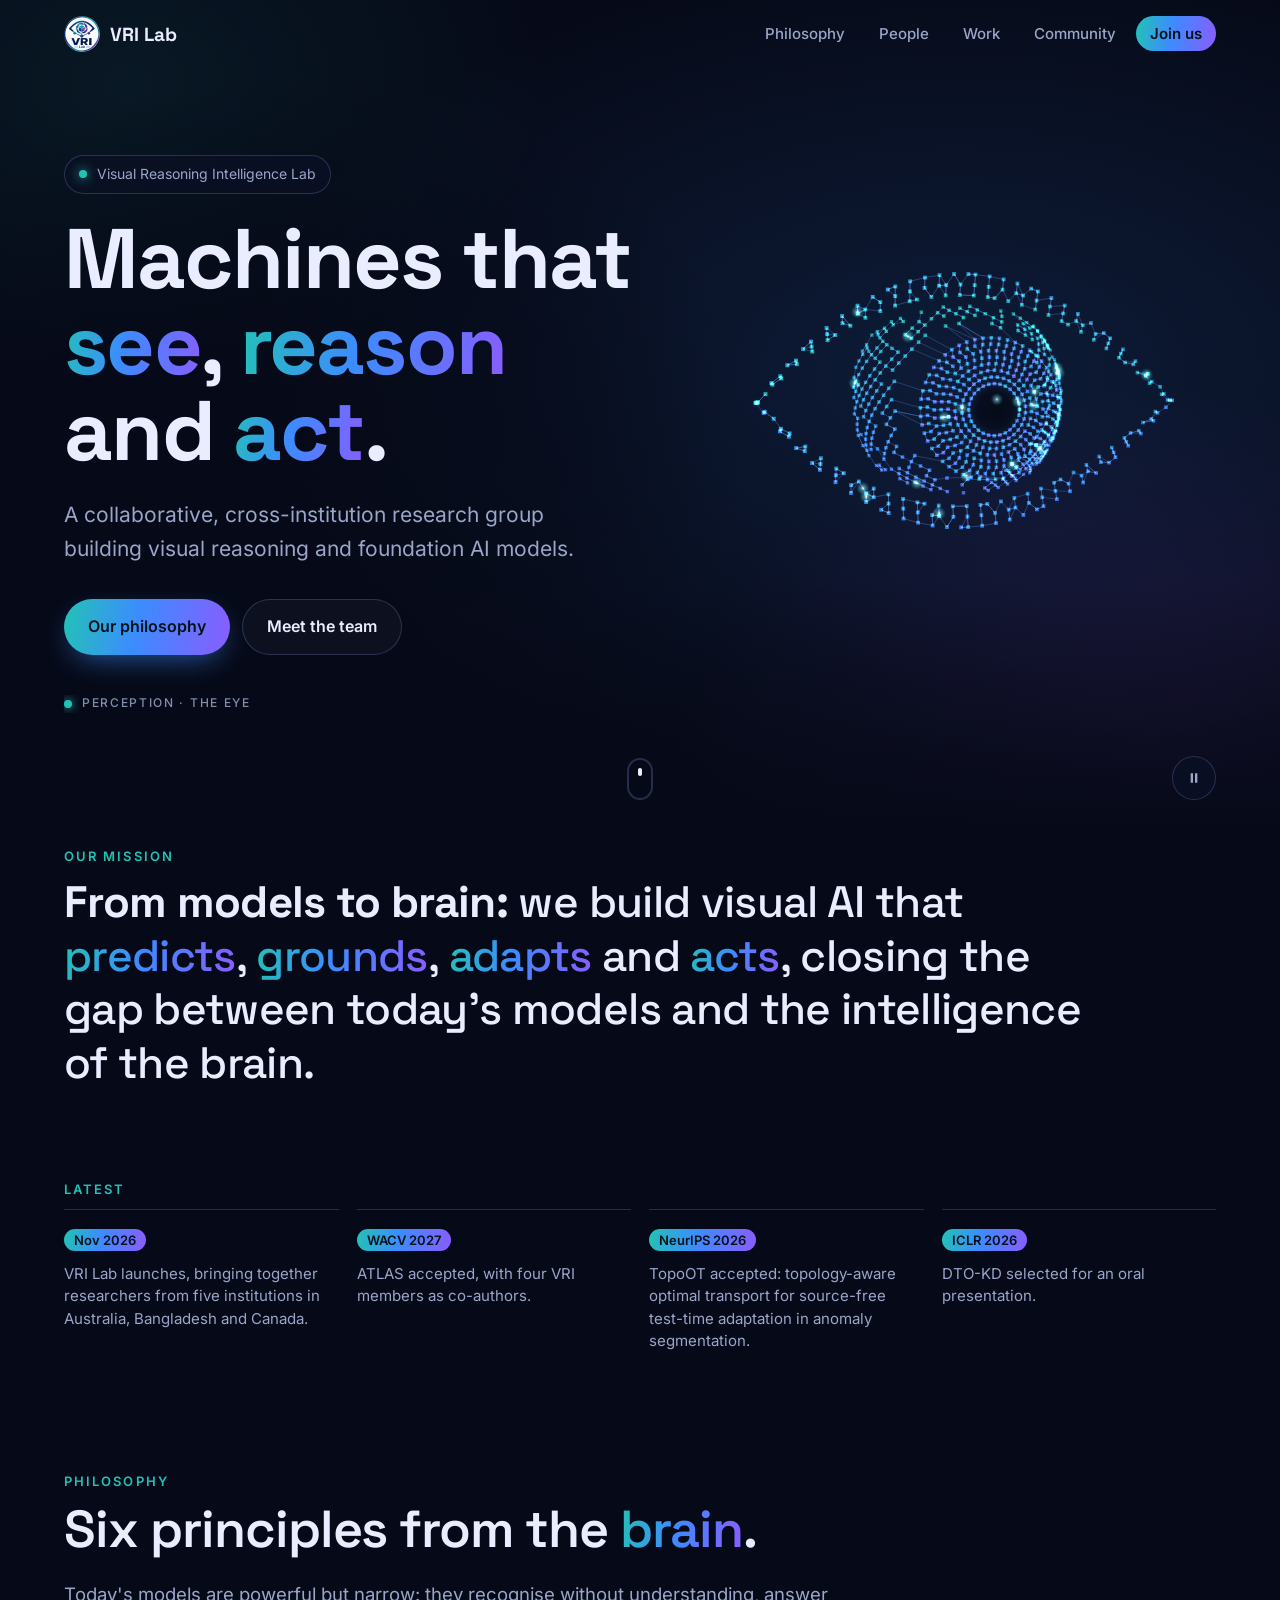
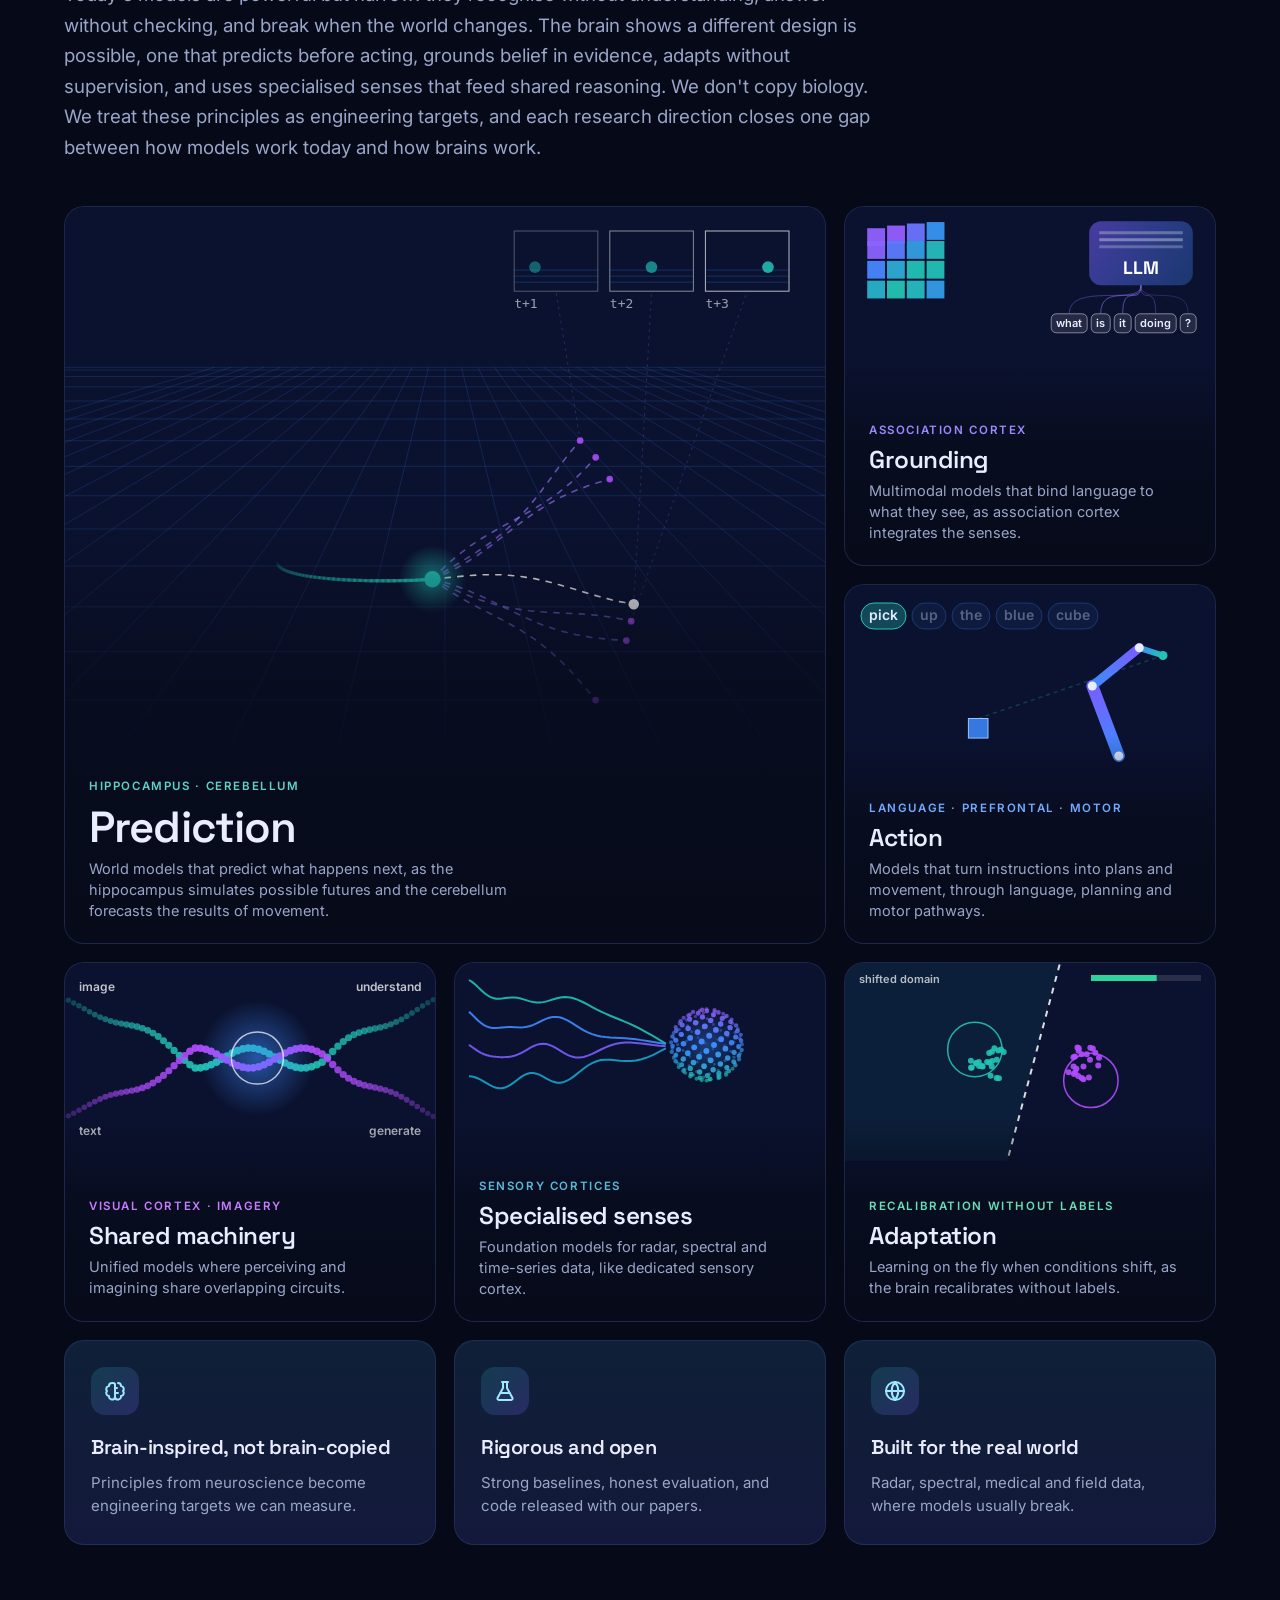
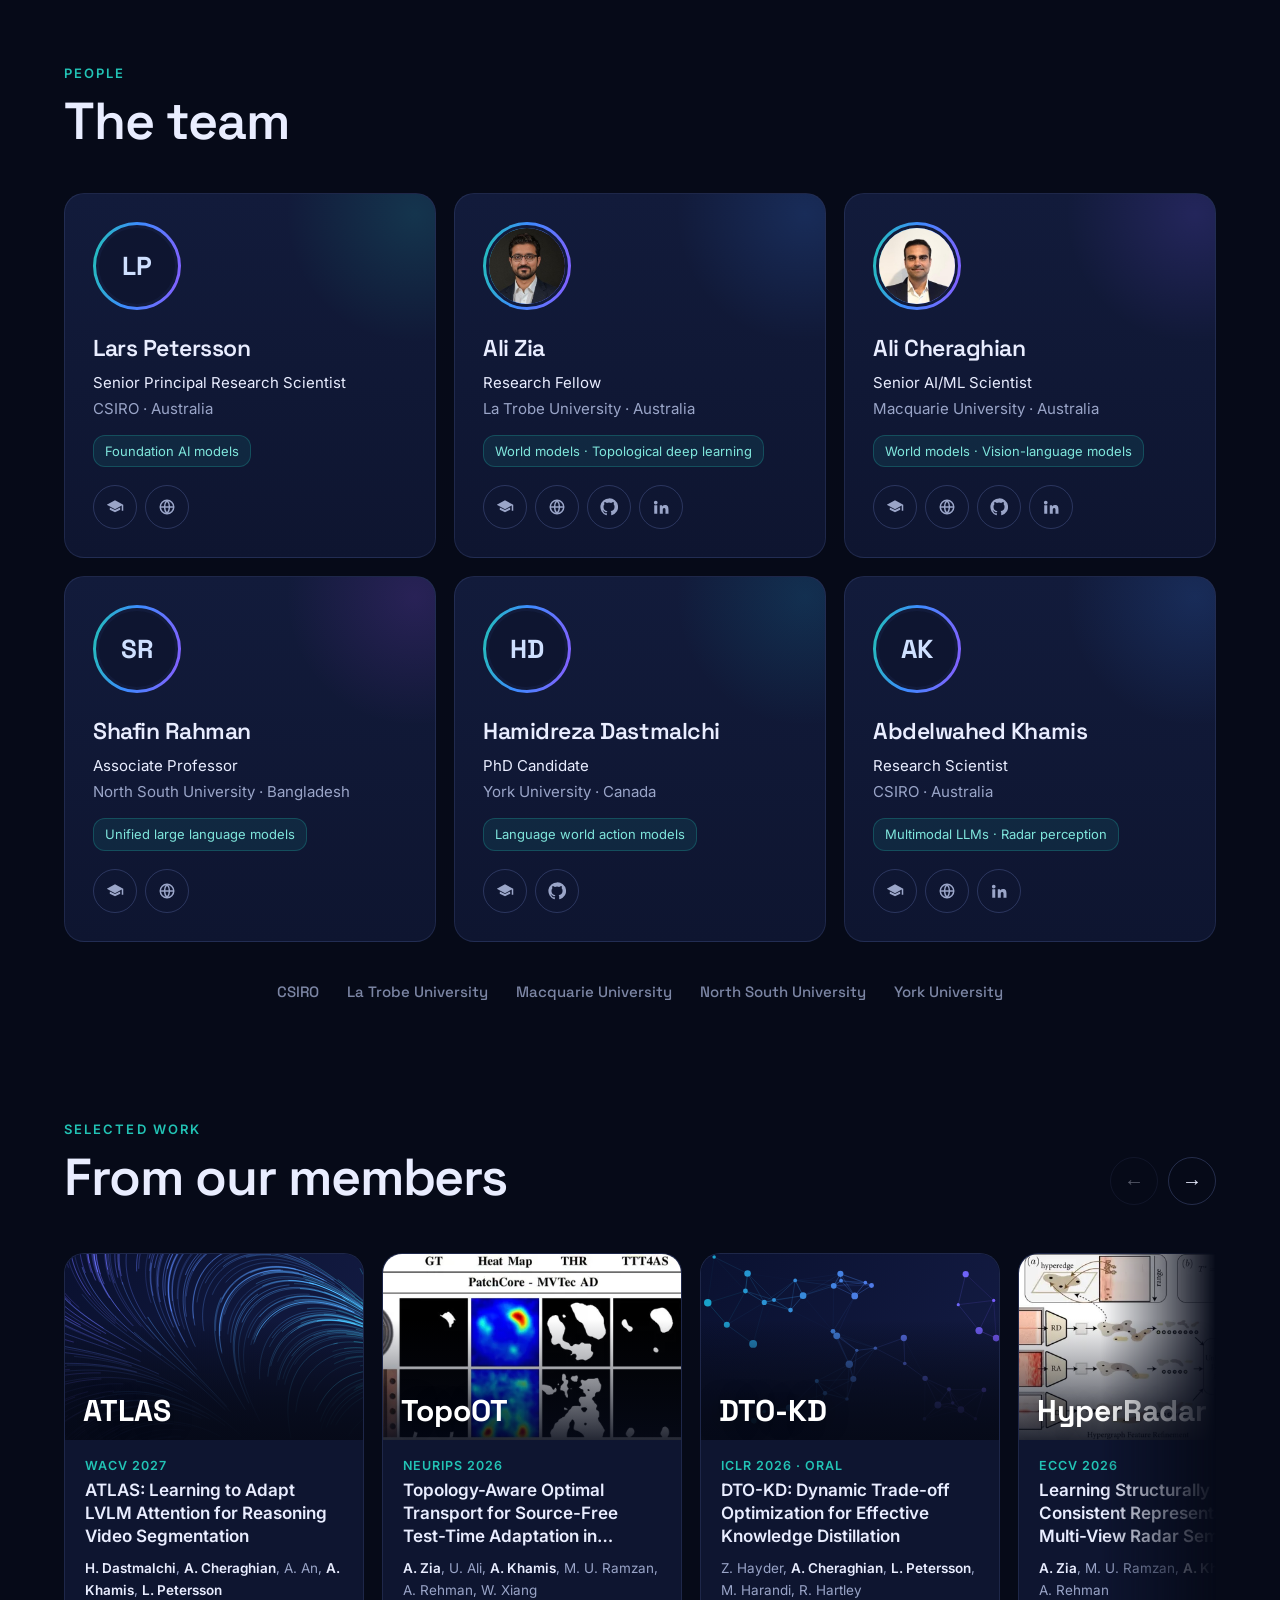
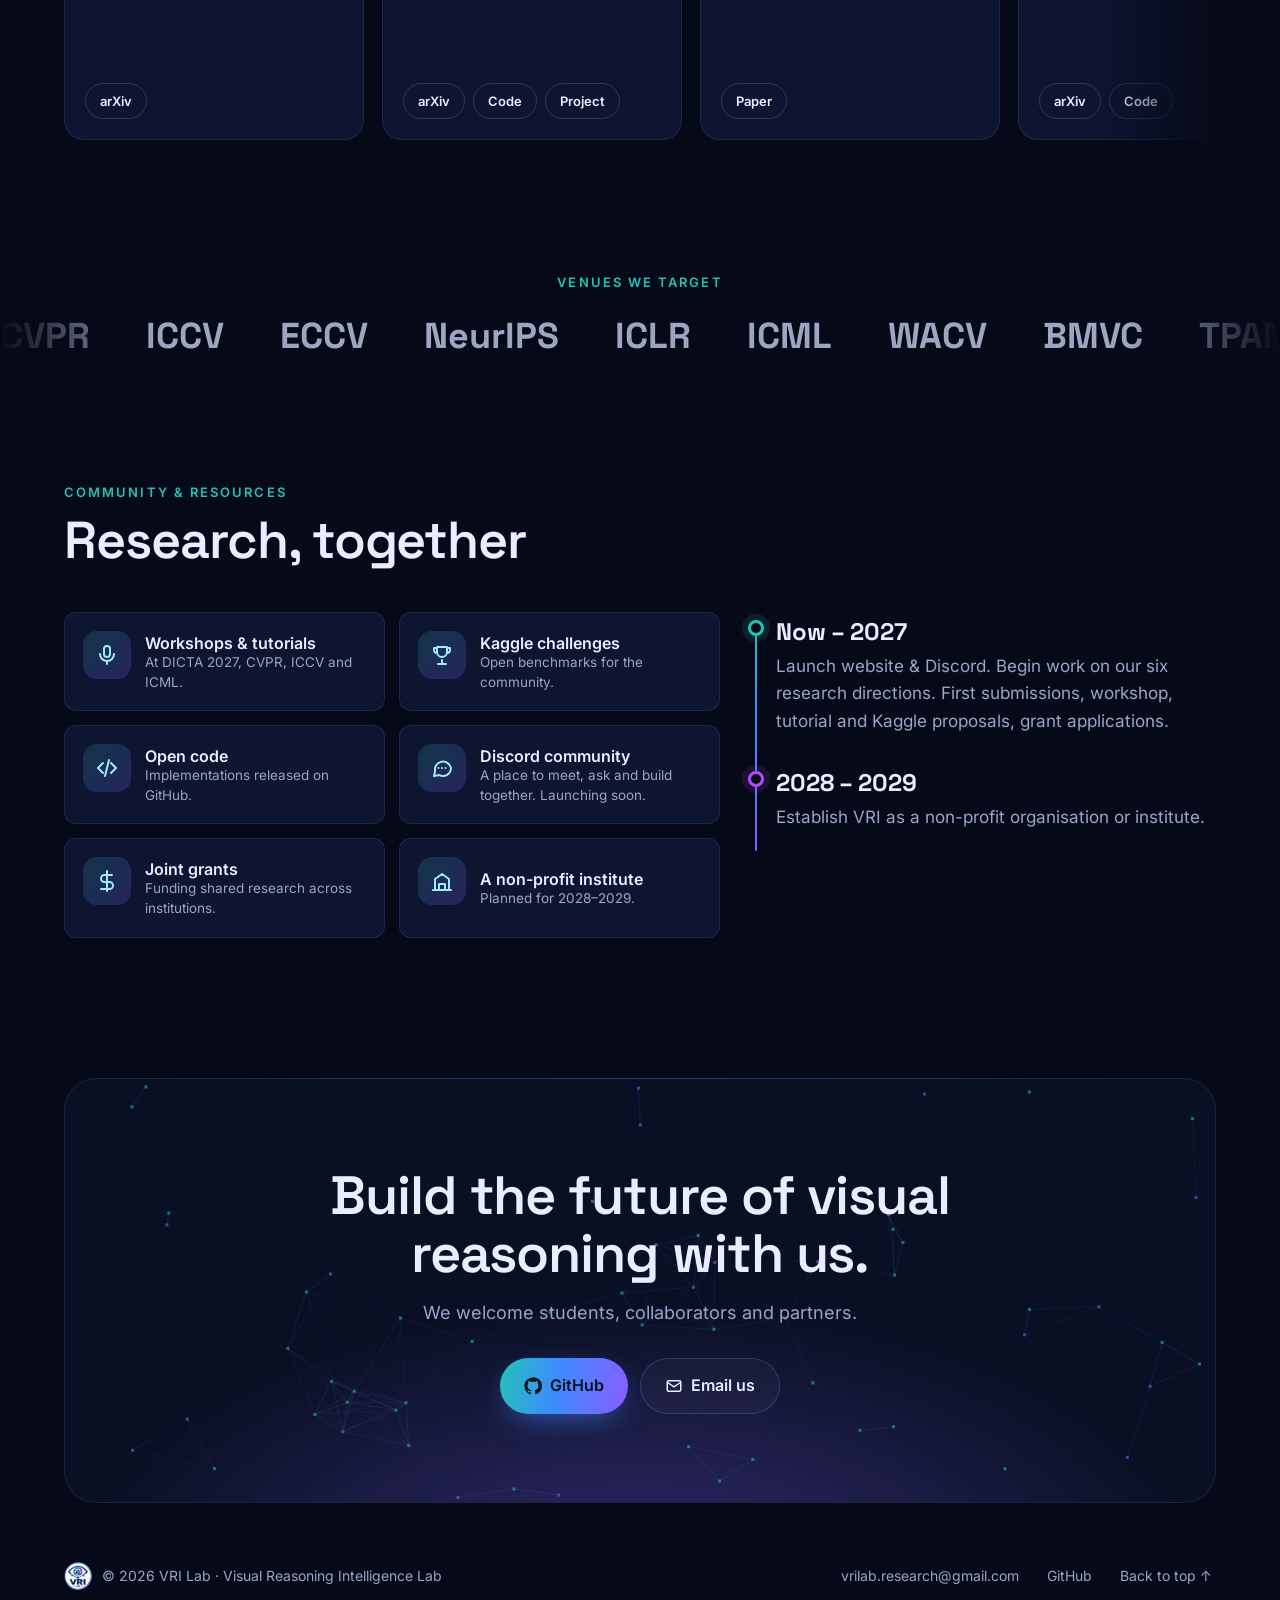
==== commit 69fa30e7: "Performance: adaptive frame cap, lazy brain graph, deferred canvas start, lazy covers, tile DPR cap," ====
--- a/index.html
+++ b/index.html
@@ -61,7 +61,7 @@
 
   <header class="nav" id="nav">
     <a class="brand" href="#top" aria-label="VRI Lab home">
-      <img src="assets/img/logo.png" alt="" width="36" height="36">
+      <img src="assets/img/logo-72.png" alt="" width="36" height="36">
       <span>VRI&nbsp;Lab</span>
     </a>
     <nav aria-label="Main">
@@ -228,7 +228,7 @@
 
   <footer class="footer">
     <div>
-      <img src="assets/img/logo.png" alt="" width="28" height="28">
+      <img src="assets/img/logo-72.png" alt="" width="28" height="28">
       <span>© <span id="year">2026</span> VRI Lab · Visual Reasoning Intelligence Lab</span>
     </div>
     <nav class="foot-links" aria-label="Footer">
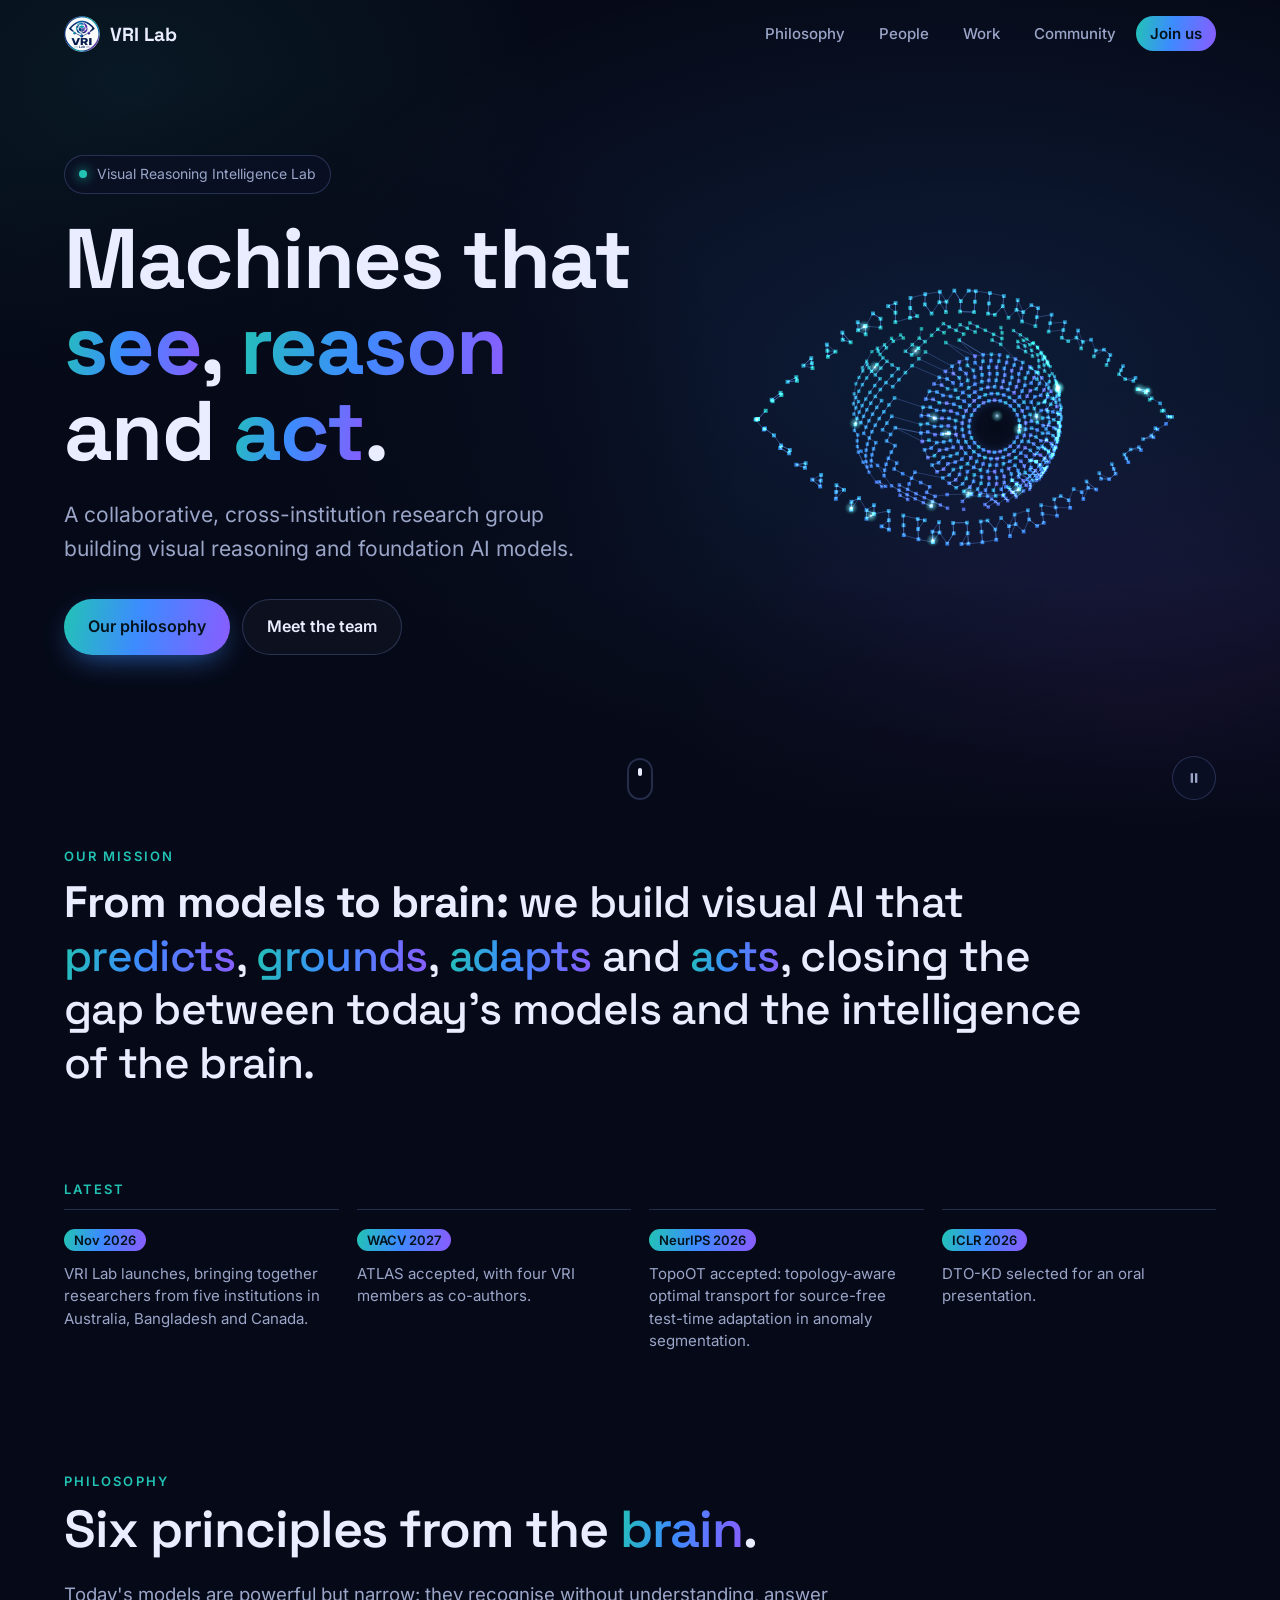
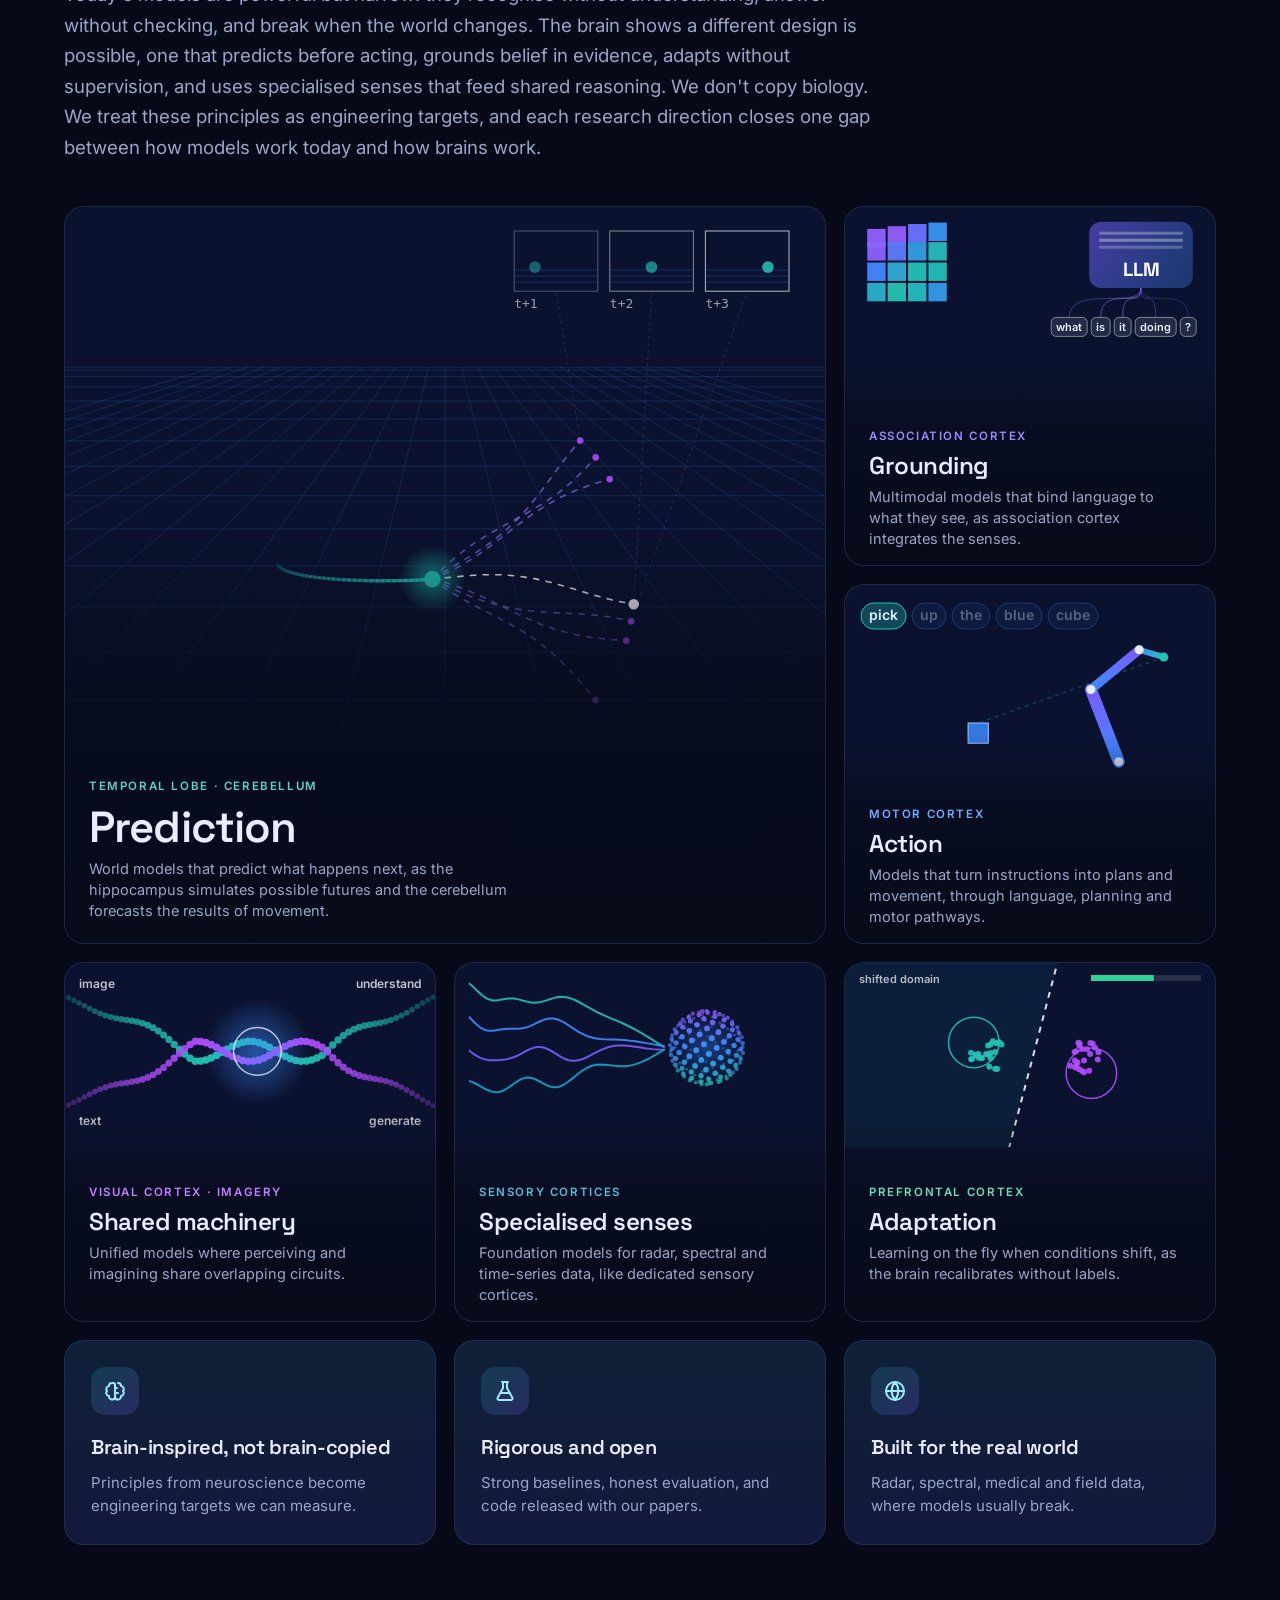
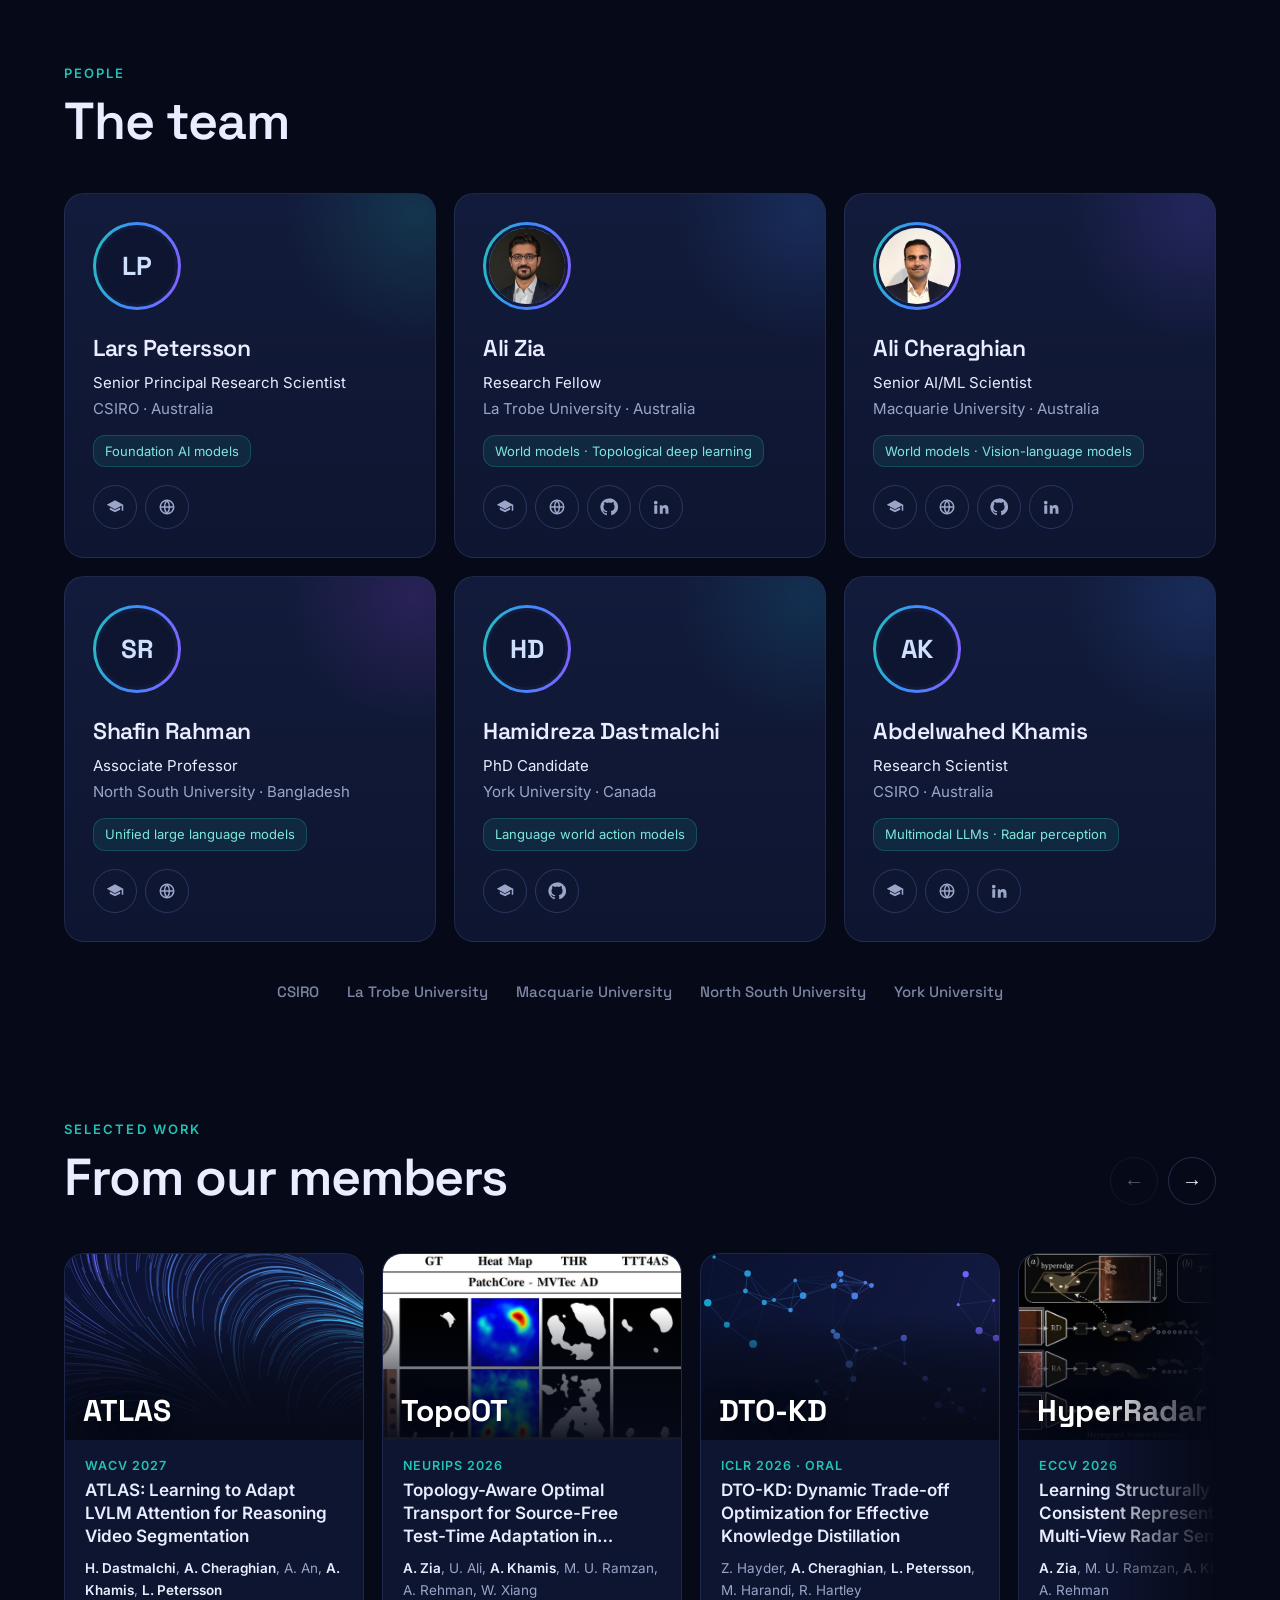
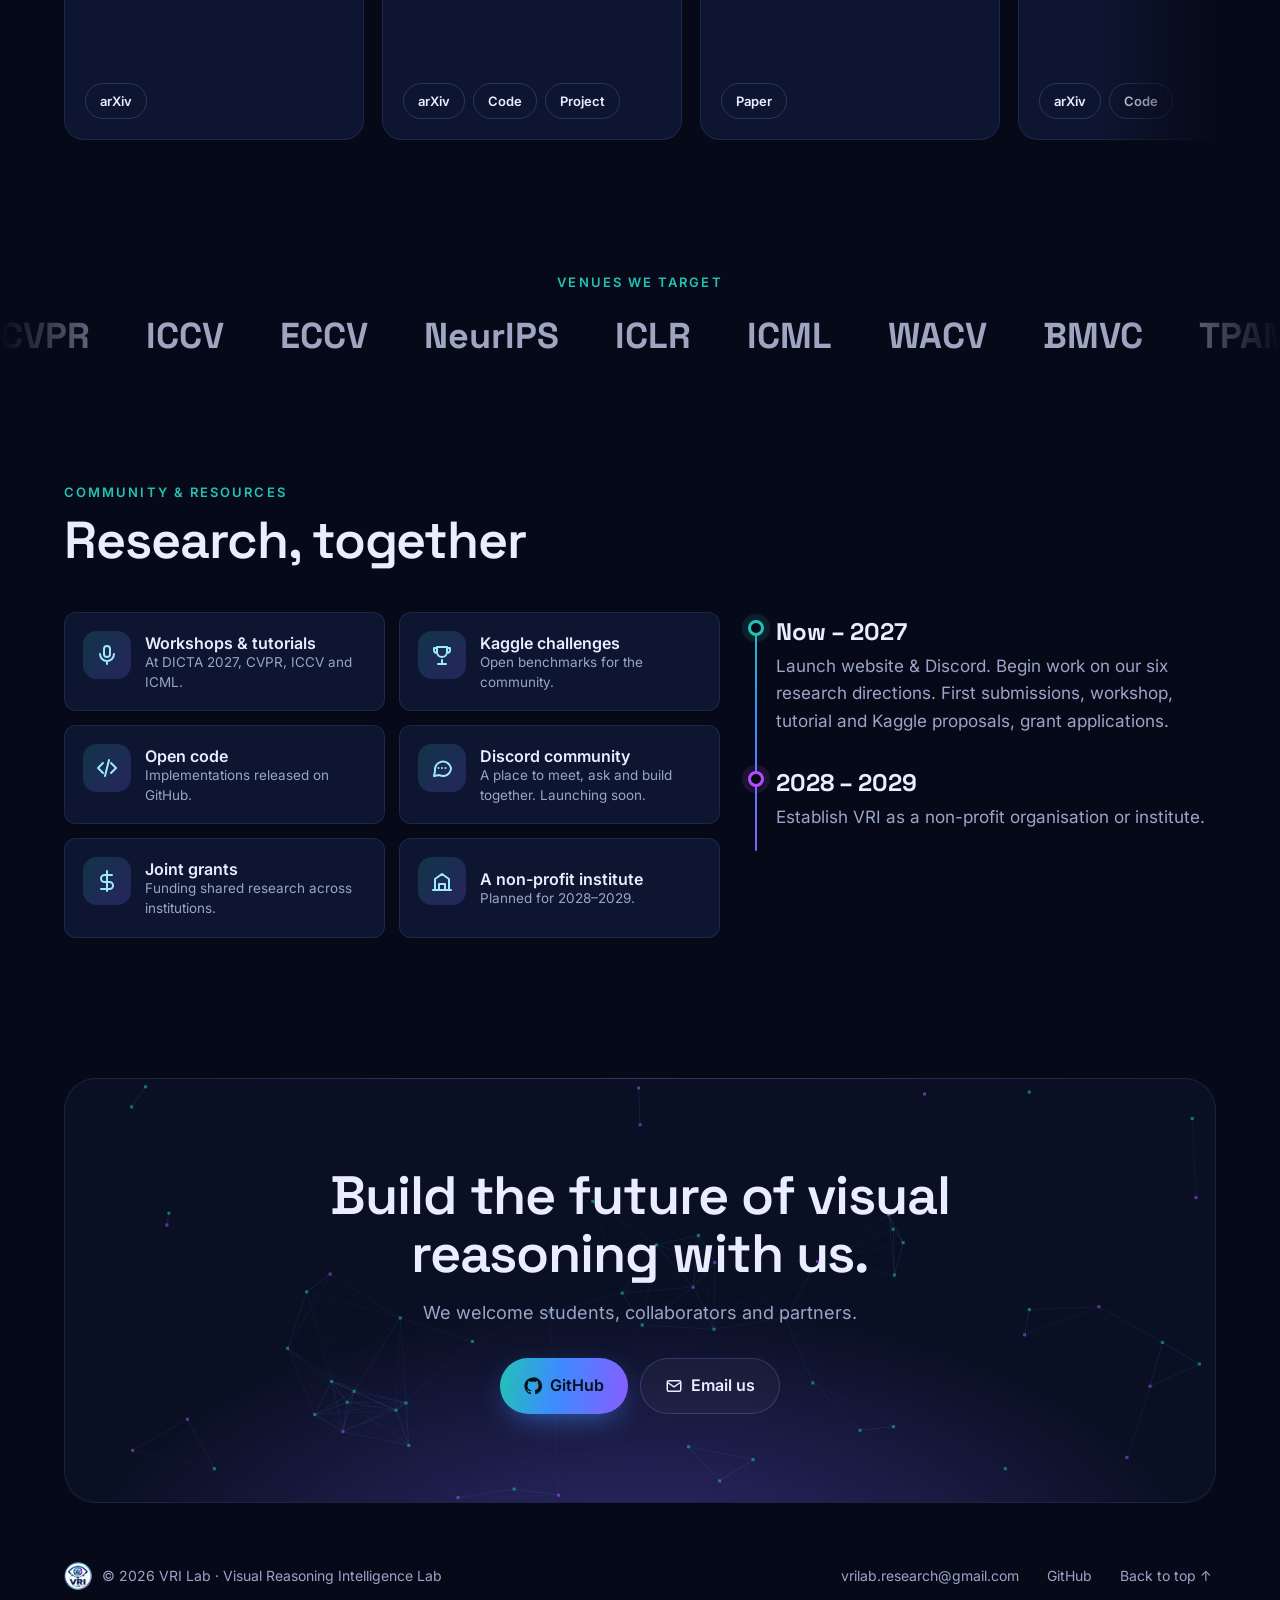
==== commit d1e51242: "Round 2 tester fixes: distinct brain regions matching tile labels, frontal prefrontal, landscape-pho" ====
--- a/index.html
+++ b/index.html
@@ -61,7 +61,7 @@
 
   <header class="nav" id="nav">
     <a class="brand" href="#top" aria-label="VRI Lab home">
-      <img src="assets/img/logo-72.png" alt="" width="36" height="36">
+      <img src="assets/img/logo-72.png" srcset="assets/img/logo-72.png 2x, assets/img/logo-144.png 4x" alt="" width="36" height="36">
       <span>VRI&nbsp;Lab</span>
     </a>
     <nav aria-label="Main">
--- a/assets/css/style.css
+++ b/assets/css/style.css
@@ -137,6 +137,8 @@
   background: rgba(10,16,36,.85); border: 1px solid var(--line-2);
 }
 .motion-toggle:hover { color: var(--text); }
+.motion-toggle[hidden] { display: none; }
+.motion-paused .eyebrow .dot, .motion-paused .scroll-cue span { animation-play-state: paused; }
 .motion-toggle .i-play { display: none; }
 .motion-toggle.is-paused .i-play { display: block; }
 .motion-toggle.is-paused .i-pause { display: none; }
@@ -190,8 +192,8 @@
   content: ""; position: absolute; inset: 0; z-index: -1;
   background: linear-gradient(to top, rgba(6,10,24,.96) 0%, rgba(6,10,24,.7) 34%, transparent 58%);
 }
-.topic-body { position: absolute; left: 0; right: 0; bottom: 0; padding: 20px 24px 22px; min-height: 150px; }
-.topic:nth-child(1) .topic-body { min-height: 0; }
+.topic-body { position: absolute; left: 0; right: 0; bottom: 0; padding: 20px 24px 22px; height: 164px; overflow: hidden; }
+.topic:nth-child(1) .topic-body { height: auto; }
 .topic-num { font: 600 11.5px var(--font); letter-spacing: .14em; text-transform: uppercase; color: var(--c, var(--teal)); }
 .topic h3 { font-size: clamp(20px, 1.9vw, 25px); line-height: 1.15; margin: 4px 0 6px; font-weight: 600; }
 .topic:nth-child(1) h3 { font-size: clamp(28px, 3.4vw, 44px); }
@@ -298,7 +300,8 @@
 .paper:hover { transform: translateY(-4px); border-color: var(--line-2); }
 .paper .cover { position: relative; aspect-ratio: 16 / 10; background: linear-gradient(135deg, #0a1130, #141c44); overflow: hidden; }
 .paper .cover.is-figure img { width: 100%; height: 100%; object-fit: cover; object-position: center; background: #fff; transition: transform .8s var(--ease); }
-.paper .cover::after { content: ""; position: absolute; inset: 0; pointer-events: none; background: linear-gradient(180deg, rgba(6,10,24,0) 35%, rgba(6,10,24,.88) 100%); }
+.paper .cover::after { content: ""; position: absolute; inset: 0; pointer-events: none; background: linear-gradient(to top, rgba(6,10,24,.94) 0, rgba(6,10,24,.55) 38%, transparent 70%); }
+.paper .cover.is-diagram img { filter: invert(1) hue-rotate(180deg) saturate(.85) brightness(.92); background: #fff; }
 .paper .cover .gen-title { z-index: 1; }
 .paper:hover .cover img { transform: scale(1.03); }
 .paper .cover canvas { width: 100%; height: 100%; display: block; }
@@ -397,6 +400,9 @@
 .reveal.in { opacity: 1; transform: none; }
 
 /* ---------------- Responsive ---------------- */
+@media (min-width: 1000px) {
+  .shape-label { visibility: hidden; }
+}
 @media (max-width: 1000px) {
   .topics { grid-template-columns: repeat(2, 1fr); grid-auto-rows: 340px; }
   .topic:nth-child(n) { grid-column: span 1; grid-row: span 1; }
